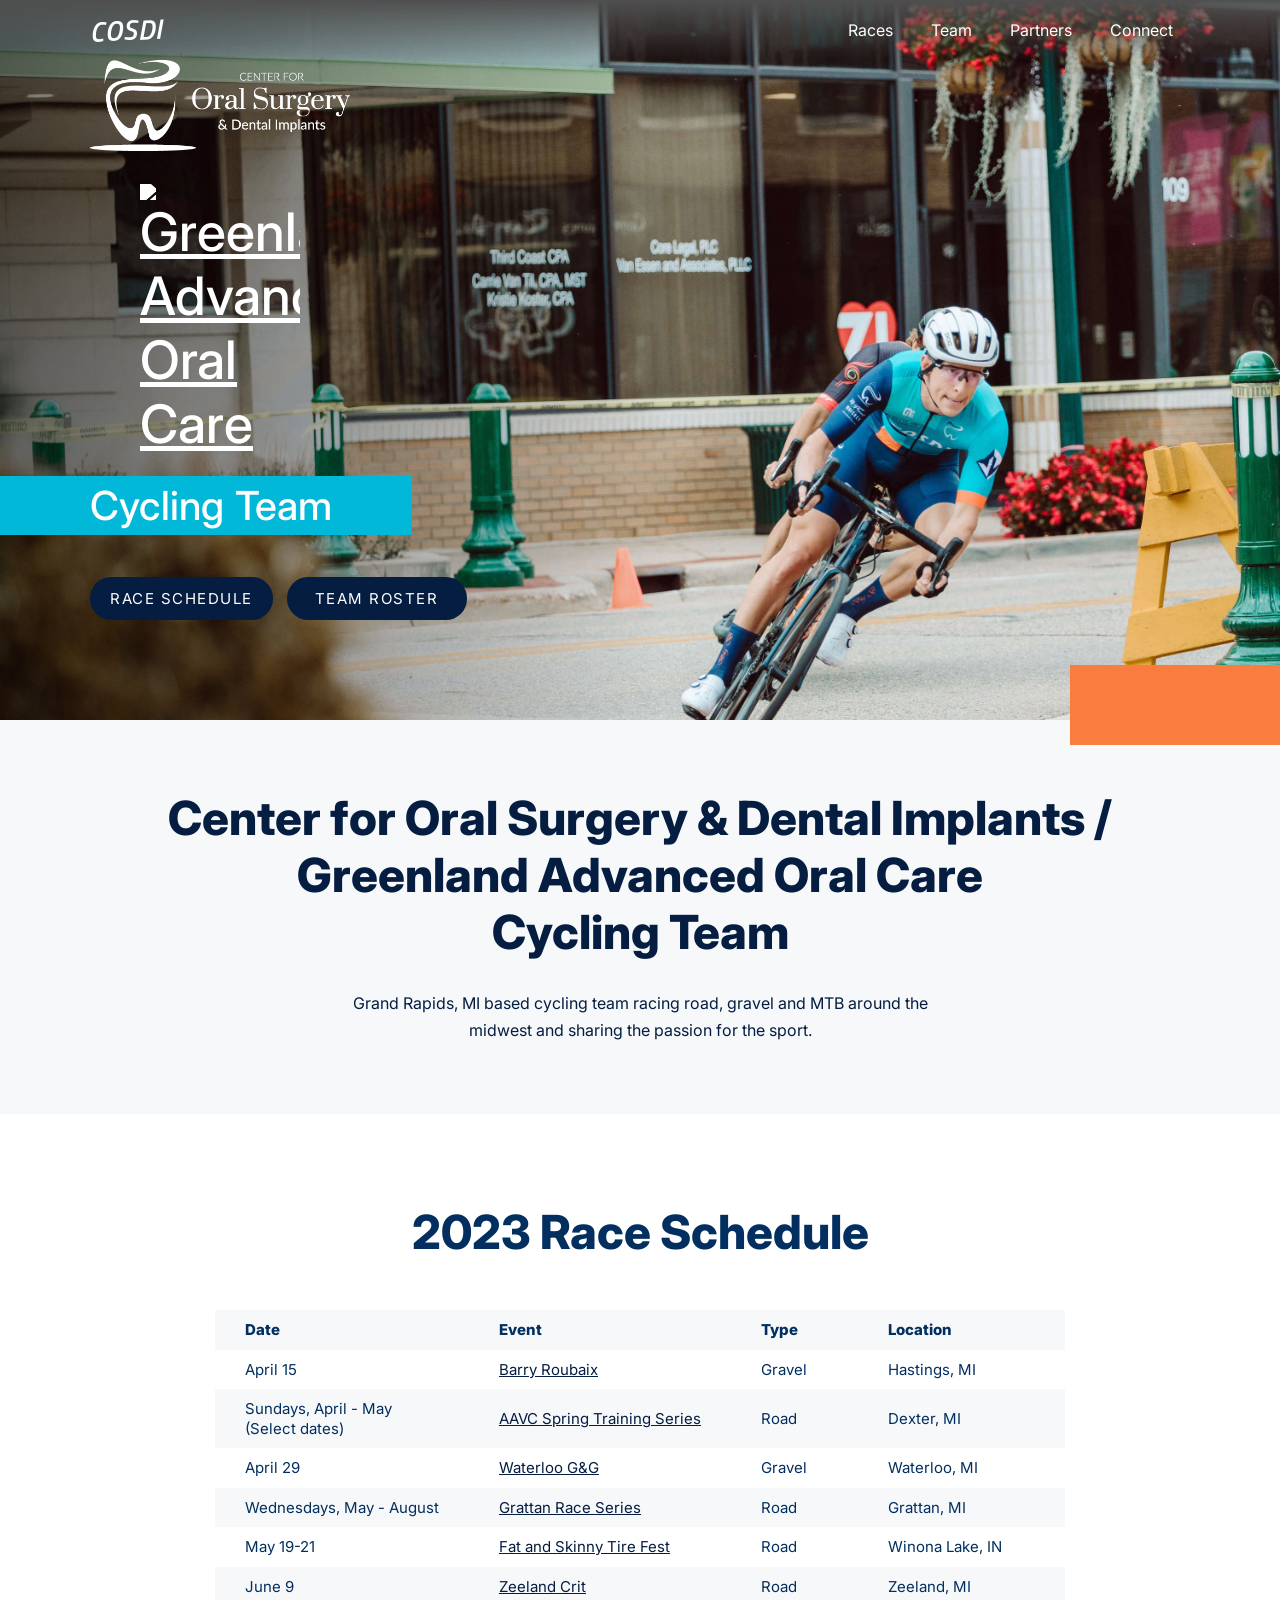
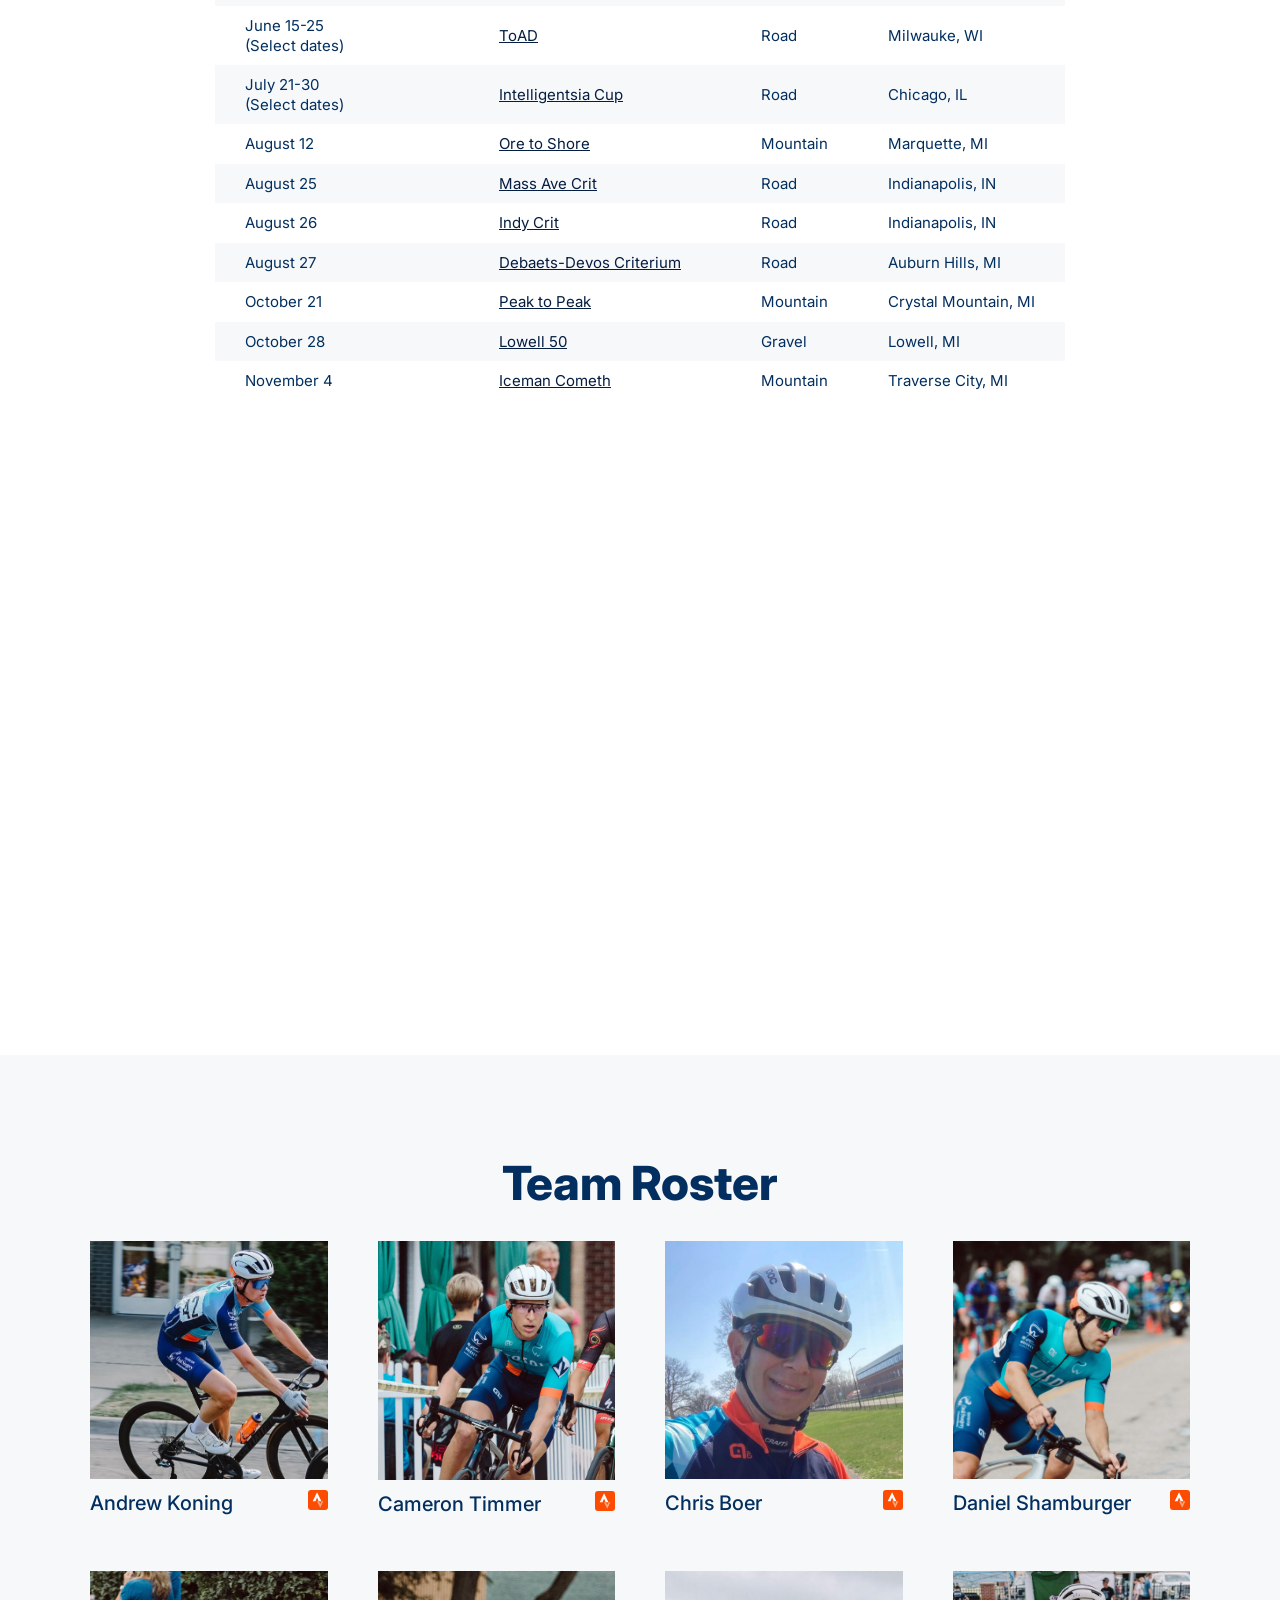
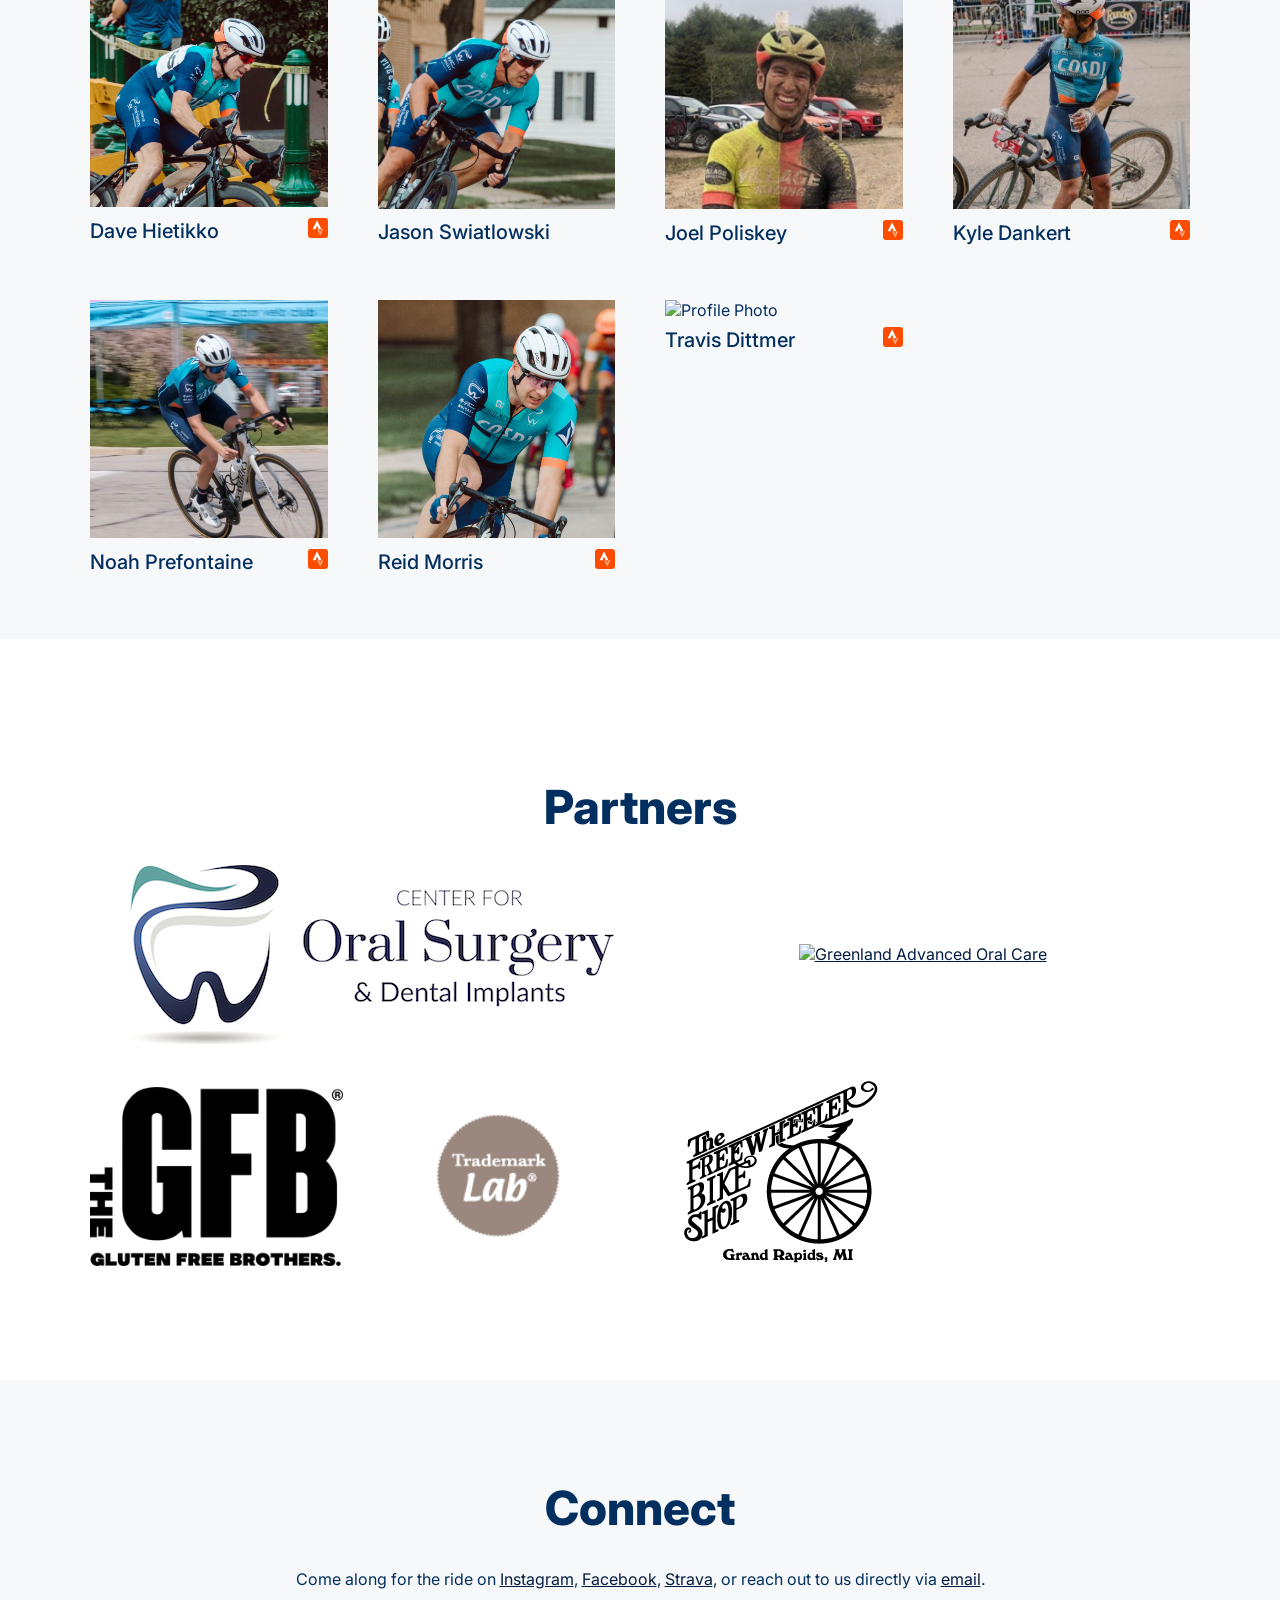
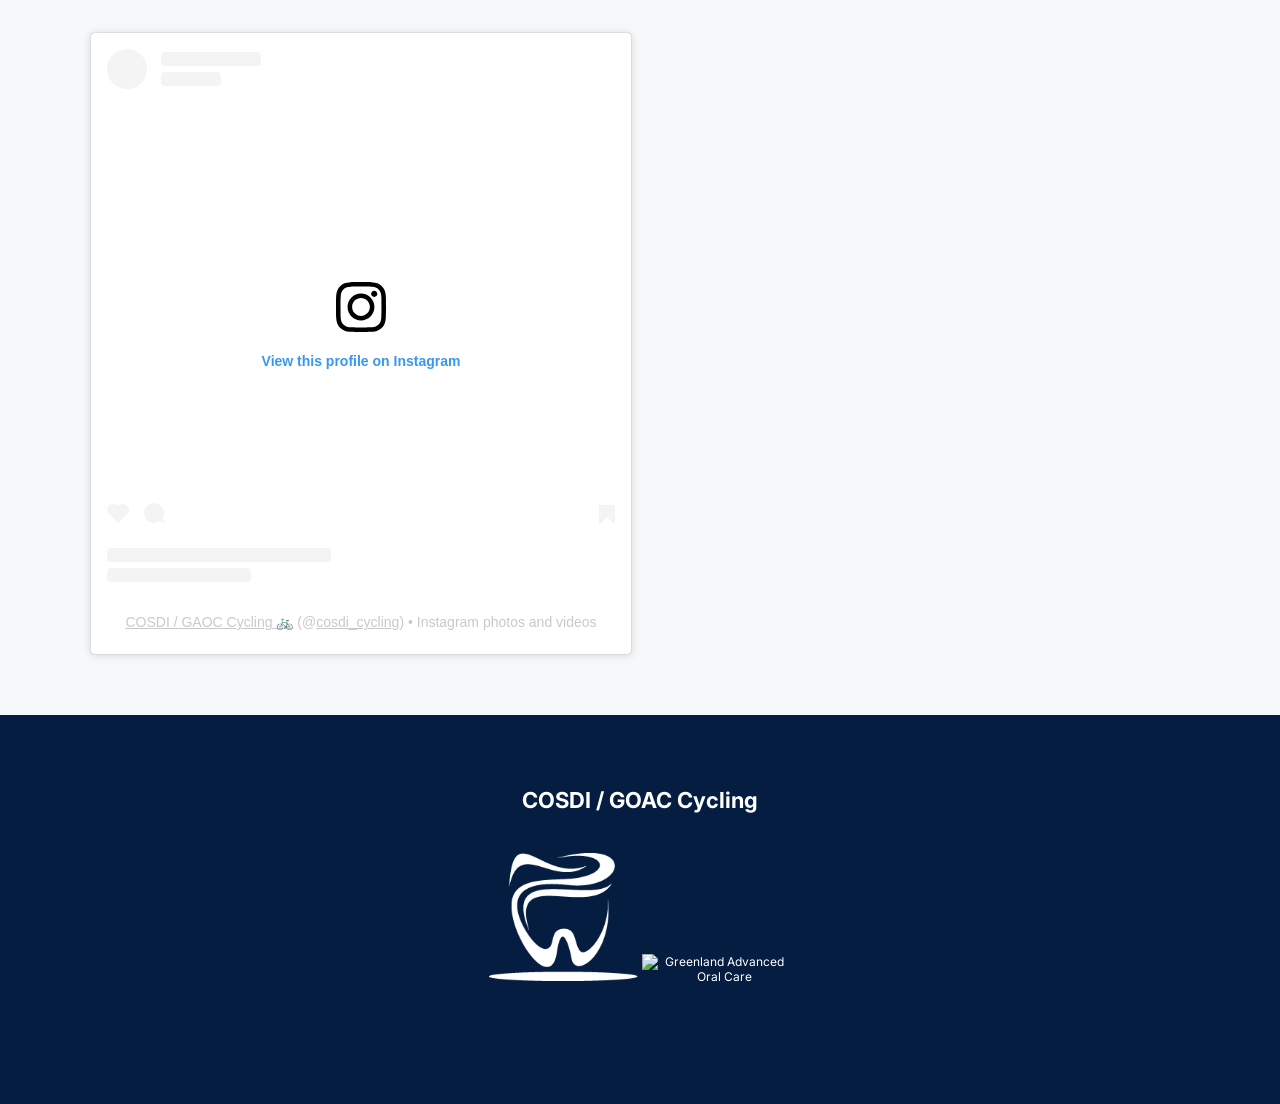
==== index.html @ 8d4b4874 "partner/name/team updates" ====
<!DOCTYPE html>
<!-- Website by Daniel Shamburger http://danielshamburger.com -->
<html>

<head>
	<title>COSDI / Greenland Cycling Advanced Oral Care - Grand Rapids, MI Cycling Team</title>
	<meta charset=utf-8>
	<meta name="viewport" content="width=device-width, initial-scale=1.0">
	<link rel="stylesheet" type="text/css" href="main.css?ver=1.0.7">

	<link rel="apple-touch-icon" sizes="180x180" href="/apple-touch-icon.png">
	<link rel="icon" type="image/png" sizes="32x32" href="/favicon-32x32.png">
	<link rel="icon" type="image/png" sizes="16x16" href="/favicon-16x16.png">
	<link rel="manifest" href="/site.webmanifest">
	<link rel="mask-icon" href="/safari-pinned-tab.svg" color="#5bbad5">
	<meta name="msapplication-TileColor" content="#da532c">
	<meta name="theme-color" content="#ffffff">

	<link rel="preconnect" href="https://fonts.googleapis.com">
	<link rel="preconnect" href="https://fonts.gstatic.com" crossorigin>
	<link
		href="https://fonts.googleapis.com/css2?family=Instrument+Serif&family=Inter:wght@300;500;900&family=PT+Sans:ital@1&family=Titillium+Web:ital,wght@1,600&display=swap"
		rel="stylesheet">
</head>

<body>
	<main class="page-content">
		<header id="header">
			<div class="wrapper">
				<div class="mobile-wrap">
					<div class="site-heading">
						<a href="#">
							<div class="name">COSDI</div>
							<!-- <div class="description">cycling team</div> -->
						</a>
					</div>
					<button id="menu-toggle">MENU</button>
				</div>
				<nav id="primary-nav">
					<ul>
						<li><a href="#races">Races</a></li>
						<li><a href="#team">Team</a></li>
						<li><a href="#partners">Partners</a></li>
						<li><a href="#connect">Connect</a></li>
					</ul>
				</nav>
			</div>
		</header>

		<section class="photo-hero" id="hero">
			<div class="wrapper">
				<div class="hero-content">
					<h1>
						<span class="title-logos">
							<a target="_blank" href="https://www.grandrapidsoralsurgery.com/">
								<img src="images/cosdi.webp" alt="Center for Oral Surgery & Dental Implants" class="cosdi" />
							</a>
							<!-- <span class="x">-</span> -->
							<a target="_blank" href="https://greenlandaoc.com/">
								<img src="images/GAOC-white.png" alt="Greenland Advanced Oral Care" class="gaoc" />
							</a>
						</span>
						<div class="cycling-team">
							<span>Cycling Team</span>
						</div>
					</h1>
					<div class="button-wrap">
						<a class="button" href="#races">Race Schedule</a>
						<a class="button" href="#team">Team Roster</a>
					</div>
				</div>
			</div>
		</section>

		<section class="intro">
			<div class="wrapper">
				<h2>Center for Oral Surgery & Dental Implants / Greenland Advanced Oral Care <br />Cycling Team</h2>
				<p>Grand Rapids, MI based cycling team racing road, gravel and MTB around the midwest and sharing the
					passion for the sport.</p>
			</div>
		</section>

		<section id="races">
			<div class="wrapper">
				<h2>2023 Race Schedule</h2>
				<table>
					<tr>
						<th>Date</th>
						<th>Event</th>
						<th>Type</th>
						<th>Location</th>
					</tr>
					<tr>
						<td>April 15</td>
						<td><a target="_blank" href="https://barry-roubaix.com/">Barry Roubaix</a></td>
						<td>Gravel</td>
						<td>Hastings, MI</td>
					</tr>
					<tr>
						<td>Sundays, April - May<br />(Select dates)</td>
						<td><a target="_blank" href="https://www.annarborveloclub.org/sts-home">AAVC Spring Training
								Series</a></td>
						<td>Road</td>
						<td>Dexter, MI</td>
					</tr>
					<tr>
						<td>April 29</td>
						<td><a target="_blank" href="https://waterloogravel.com/">Waterloo G&G</a></td>
						<td>Gravel</td>
						<td>Waterloo, MI</td>
					</tr>
					<tr>
						<td>Wednesdays, May - August</td>
						<td><a target="_blank" href="https://www.facebook.com/grattanraceseries/">Grattan Race
								Series</a></td>
						<td>Road</td>
						<td>Grattan, MI</td>
					</tr>
					<tr>
						<td>May 19-21</td>
						<td><a target="_blank"
								href="https://kcvcycling.org/events/fat-skinny-tire-fest/?from=domain">Fat and Skinny
								Tire Fest</a></td>
						<td>Road</td>
						<td>Winona Lake, IN</td>
					</tr>
					<tr>
						<td>June 9</td>
						<td><a target="_blank" href="http://www.zeelandcriterium.com/">Zeeland Crit</a></td>
						<td>Road</td>
						<td>Zeeland, MI</td>
					</tr>
					<tr>
						<td>June 15-25<br />(Select dates)</td>
						<td><a target="_blank" href="https://www.tourofamericasdairyland.com/">ToAD</a></td>
						<td>Road</td>
						<td>Milwauke, WI</td>
					</tr>
					<tr>
						<td>July 21-30<br />(Select dates)</td>
						<td><a target="_blank" href="https://intelligentsiacup.com/">Intelligentsia Cup</a></td>
						<td>Road</td>
						<td>Chicago, IL</td>
					</tr>
					<tr>
						<td>August 12</td>
						<td><a target="_blank" href="http://www.oretoshore.com/">Ore to Shore</a></td>
						<td>Mountain</td>
						<td>Marquette, MI</td>
					</tr>
					<tr>
						<td>August 25</td>
						<td><a target="_blank" href="https://www.momentumindy.org/mass-ave-crit/">Mass Ave Crit</a></td>
						<td>Road</td>
						<td>Indianapolis, IN</td>
					</tr>
					<tr>
						<td>August 26</td>
						<td><a target="_blank" href="https://www.momentumindy.org/indy-crit">Indy Crit</a></td>
						<td>Road</td>
						<td>Indianapolis, IN</td>
					</tr>
					<tr>
						<td>August 27</td>
						<td><a target="_blank"
								href="https://cadieuxbicycleclub.com/race/debaets-devos-pro-am-bicycle-race/">Debaets-Devos
								Criterium</a></td>
						<td>Road</td>
						<td>Auburn Hills, MI</td>
					</tr>
					<tr>
						<td>October 21</td>
						<td><a target="_blank" href="https://www.endomanpromotions.com/peak-2-peak">Peak to Peak</a></td>
						<td>Mountain</td>
						<td>Crystal Mountain, MI</td>
					</tr>
					<tr>
						<td>October 28</td>
						<td><a target="_blank" href="https://www.thelowell50.com/index.html">Lowell 50</a></td>
						<td>Gravel</td>
						<td>Lowell, MI</td>
					</tr>
					<tr>
						<td>November 4</td>
						<td><a target="_blank" href="https://www.iceman.com/">Iceman Cometh</a></td>
						<td>Mountain</td>
						<td>Traverse City, MI</td>
					</tr>

				</table>
			</div>
			<iframe width="100%" class="race-map"
				src="https://calvin.maps.arcgis.com/apps/MapJournal/index.html?appid=52bcd24855b64c36a3e9c33c1b985764" ;
				frameborder="0" scrolling="no"></iframe>
		</section>

		<section id="team">
			<div class="wrapper">
				<h2>Team Roster</h2>
				<ul>
					<li class="rider">
						<img src="images/andrew.jpg" alt="Profile Photo" />
						<div class="rider-name">
						<h3>Andrew Koning</h3>
						<a class="strava-link" href="https://www.strava.com/athletes/2488766">
							<svg xmlns="http://www.w3.org/2000/svg"
							aria-label="Strava" role="img"
							viewBox="0 0 512 512"><rect
							width="512" height="512"
							rx="15%"
							fill="#fc4c01"/><path fill="#ffffff" d="M120 288L232 56l112 232h-72l-40-96-40 96z"/><path fill="#fda580" d="M280 288l32 72 32-72h48l-80 168-80-168z"/></svg>
						</a>
						</div>
						<!-- <div class="category">Category? Something clever?</div> -->
					</li>
					<li class="rider">
						<img src="images/cam.jpg" alt="Profile Photo" />
						<div class="rider-name">
						<h3>Cameron Timmer</h3>
						<a class="strava-link" href="https://www.strava.com/athletes/13977">
							<svg xmlns="http://www.w3.org/2000/svg"
							aria-label="Strava" role="img"
							viewBox="0 0 512 512"><rect
							width="512" height="512"
							rx="15%"
							fill="#fc4c01"/><path fill="#ffffff" d="M120 288L232 56l112 232h-72l-40-96-40 96z"/><path fill="#fda580" d="M280 288l32 72 32-72h48l-80 168-80-168z"/></svg>
						</a>
						</div>
						<!-- <div class="category">Category? Something clever?</div> -->
					</li>
					<li class="rider">
						<img src="images/chris.jpg" alt="Profile Photo" />
						<div class="rider-name">
						<h3>Chris Boer</h3>
						<a class="strava-link" href="https://www.strava.com/athletes/1052920">
							<svg xmlns="http://www.w3.org/2000/svg"
							aria-label="Strava" role="img"
							viewBox="0 0 512 512"><rect
							width="512" height="512"
							rx="15%"
							fill="#fc4c01"/><path fill="#ffffff" d="M120 288L232 56l112 232h-72l-40-96-40 96z"/><path fill="#fda580" d="M280 288l32 72 32-72h48l-80 168-80-168z"/></svg>
						</a>
						</div>
						<!-- <div class="category">Category? Something clever?</div> -->
					</li>
					<li class="rider">
						<img src="images/dan.jpg" alt="Profile Photo" />
						<div class="rider-name">
						<h3>Daniel Shamburger</h3>
						<a class="strava-link" href="https://www.strava.com/athletes/2136969">
							<svg xmlns="http://www.w3.org/2000/svg"
							aria-label="Strava" role="img"
							viewBox="0 0 512 512"><rect
							width="512" height="512"
							rx="15%"
							fill="#fc4c01"/><path fill="#ffffff" d="M120 288L232 56l112 232h-72l-40-96-40 96z"/><path fill="#fda580" d="M280 288l32 72 32-72h48l-80 168-80-168z"/></svg>
						</a>
						</div>
						<!-- <div class="category">Category? Something clever?</div> -->
					</li>
					<li class="rider">
						<img src="images/dave.jpg" alt="Profile Photo" />
						<div class="rider-name">
						<h3>Dave Hietikko</h3>
						<a class="strava-link" href="https://www.strava.com/athletes/44441321">
							<svg xmlns="http://www.w3.org/2000/svg"
							aria-label="Strava" role="img"
							viewBox="0 0 512 512"><rect
							width="512" height="512"
							rx="15%"
							fill="#fc4c01"/><path fill="#ffffff" d="M120 288L232 56l112 232h-72l-40-96-40 96z"/><path fill="#fda580" d="M280 288l32 72 32-72h48l-80 168-80-168z"/></svg>
						</a>
						</div>
						<!-- <div class="category">Category? Something clever?</div> -->
					</li>
					<li class="rider">
						<img src="images/jason.jpg" alt="Profile Photo" />
						<div class="rider-name">
						<h3>Jason Swiatlowski</h3>
						<!-- <a class="strava-link" href="">
							<svg xmlns="http://www.w3.org/2000/svg"
							aria-label="Strava" role="img"
							viewBox="0 0 512 512"><rect
							width="512" height="512"
							rx="15%"
							fill="#fc4c01"/><path fill="#ffffff" d="M120 288L232 56l112 232h-72l-40-96-40 96z"/><path fill="#fda580" d="M280 288l32 72 32-72h48l-80 168-80-168z"/></svg>
						</a> -->
						</div>
						<!-- <div class="category">Category? Something clever?</div> -->
					</li>
					<li class="rider">
						<img src="images/joel.jpg" alt="Profile Photo" />
						<div class="rider-name">
						<h3>Joel Poliskey</h3>
						<a class="strava-link" href="https://www.strava.com/athletes/12473609">
							<svg xmlns="http://www.w3.org/2000/svg"
							aria-label="Strava" role="img"
							viewBox="0 0 512 512"><rect
							width="512" height="512"
							rx="15%"
							fill="#fc4c01"/><path fill="#ffffff" d="M120 288L232 56l112 232h-72l-40-96-40 96z"/><path fill="#fda580" d="M280 288l32 72 32-72h48l-80 168-80-168z"/></svg>
						</a>
						</div>
						<!-- <div class="category">Category? Something clever?</div> -->
					</li>
					<li class="rider">
						<img src="images/kyle.jpg" alt="Profile Photo" />
						<div class="rider-name">
						<h3>Kyle Dankert</h3>
						<a class="strava-link" href="https://www.strava.com/athletes/28906466">
							<svg xmlns="http://www.w3.org/2000/svg"
							aria-label="Strava" role="img"
							viewBox="0 0 512 512"><rect
							width="512" height="512"
							rx="15%"
							fill="#fc4c01"/><path fill="#ffffff" d="M120 288L232 56l112 232h-72l-40-96-40 96z"/><path fill="#fda580" d="M280 288l32 72 32-72h48l-80 168-80-168z"/></svg>
						</a>
						</div>
						<!-- <div class="category">Category? Something clever?</div> -->
					</li>
					<li class="rider">
						<img src="images/noah1.jpg" alt="Profile Photo" />
						<div class="rider-name">
						<h3>Noah Prefontaine</h3>
						<a class="strava-link" href="https://www.strava.com/athletes/8742884">
							<svg xmlns="http://www.w3.org/2000/svg"
							aria-label="Strava" role="img"
							viewBox="0 0 512 512"><rect
							width="512" height="512"
							rx="15%"
							fill="#fc4c01"/><path fill="#ffffff" d="M120 288L232 56l112 232h-72l-40-96-40 96z"/><path fill="#fda580" d="M280 288l32 72 32-72h48l-80 168-80-168z"/></svg>
						</a>
						</div>
						<!-- <div class="category">Category? Something clever?</div> -->
					</li>
					<li class="rider">
						<img src="images/reid.jpg" alt="Profile Photo" />
						<div class="rider-name">
						<h3>Reid Morris</h3>
						<a class="strava-link" href="https://www.strava.com/athletes/1094536">
							<svg xmlns="http://www.w3.org/2000/svg"
							aria-label="Strava" role="img"
							viewBox="0 0 512 512"><rect
							width="512" height="512"
							rx="15%"
							fill="#fc4c01"/><path fill="#ffffff" d="M120 288L232 56l112 232h-72l-40-96-40 96z"/><path fill="#fda580" d="M280 288l32 72 32-72h48l-80 168-80-168z"/></svg>
						</a>
						</div>
						<!-- <div class="category">Category? Something clever?</div> -->
					</li>
					<li class="rider">
						<img src="images/travis.jpg" alt="Profile Photo" />
						<div class="rider-name">
						<h3>Travis Dittmer</h3>
						<a class="strava-link" href="https://www.strava.com/athletes/4833960">
							<svg xmlns="http://www.w3.org/2000/svg"
							aria-label="Strava" role="img"
							viewBox="0 0 512 512"><rect
							width="512" height="512"
							rx="15%"
							fill="#fc4c01"/><path fill="#ffffff" d="M120 288L232 56l112 232h-72l-40-96-40 96z"/><path fill="#fda580" d="M280 288l32 72 32-72h48l-80 168-80-168z"/></svg>
						</a>
						</div>
						<!-- <div class="category">Category? Something clever?</div> -->
					</li>
				</ul>
			</div>
		</section>

		<section id="partners">
			<div class="wrapper">
				<h2>Partners</h2>
				<ul>
					<li class="partner title">
						<a target="_blank" href="http://grandrapidsoralsurgery.com/"><img src="images/cosdi.png"
								alt="Grand Rapids Center for Oral Surgery and Dental Implants" /></a>
					</li>
					<li class="partner title">
						<a target="_blank" href="https://greenlandaoc.com/"><img src="images/GAOC.webp" alt="Greenland Advanced Oral Care" /></a>
					</li>
					<li class="partner">
						<a target="_blank" href="https://theglutenfreebar.com/"><img src="images/gfb.png"
								alt="The Gluten Free Bar" /></a>
					</li>
					<li class="partner">
						<a target="_blank" href="http://www.tmlablegal.com/"><img src="images/tl.png" width="125"
								alt="Trademark Lab" /></a>
					</li>
					<li class="partner">
						<a target="_blank" href="https://www.freewheelerbikeshop.com/"><img src="images/freewheeler.gif"
								alt="Freewheeler Bike Shop" /></a>
					</li>
				</ul>
			</div>
		</section>
		<section id="connect">
			<div class="wrapper">
				<h2>Connect</h2>
				<p>Come along for the ride on <a href="https://www.instagram.com/cosdi_cycling/">Instagram</a>, <a href="https://www.facebook.com/COSDIRacing/">Facebook</a>, <a href="">Strava</a>, or reach out to us directly via <a
						href="mailto:info@cosdiracing.com">email</a>.</p>
				<div class="instagram-embed">
					<blockquote class="instagram-media" data-instgrm-permalink="https://www.instagram.com/cosdi_cycling/?utm_source=ig_embed&amp;utm_campaign=loading" data-instgrm-version="14" style=" background:#FFF; border:0; border-radius:3px; box-shadow:0 0 1px 0 rgba(0,0,0,0.5),0 1px 10px 0 rgba(0,0,0,0.15); margin: 1px; max-width:540px; min-width:326px; padding:0; width:99.375%; width:-webkit-calc(100% - 2px); width:calc(100% - 2px);"><div style="padding:16px;"> <a href="https://www.instagram.com/cosdi_velolaw_cycling/?utm_source=ig_embed&amp;utm_campaign=loading" style=" background:#FFFFFF; line-height:0; padding:0 0; text-align:center; text-decoration:none; width:100%;" target="_blank"> <div style=" display: flex; flex-direction: row; align-items: center;"> <div style="background-color: #F4F4F4; border-radius: 50%; flex-grow: 0; height: 40px; margin-right: 14px; width: 40px;"></div> <div style="display: flex; flex-direction: column; flex-grow: 1; justify-content: center;"> <div style=" background-color: #F4F4F4; border-radius: 4px; flex-grow: 0; height: 14px; margin-bottom: 6px; width: 100px;"></div> <div style=" background-color: #F4F4F4; border-radius: 4px; flex-grow: 0; height: 14px; width: 60px;"></div></div></div><div style="padding: 19% 0;"></div> <div style="display:block; height:50px; margin:0 auto 12px; width:50px;"><svg width="50px" height="50px" viewBox="0 0 60 60" version="1.1" xmlns="https://www.w3.org/2000/svg" xmlns:xlink="https://www.w3.org/1999/xlink"><g stroke="none" stroke-width="1" fill="none" fill-rule="evenodd"><g transform="translate(-511.000000, -20.000000)" fill="#000000"><g><path d="M556.869,30.41 C554.814,30.41 553.148,32.076 553.148,34.131 C553.148,36.186 554.814,37.852 556.869,37.852 C558.924,37.852 560.59,36.186 560.59,34.131 C560.59,32.076 558.924,30.41 556.869,30.41 M541,60.657 C535.114,60.657 530.342,55.887 530.342,50 C530.342,44.114 535.114,39.342 541,39.342 C546.887,39.342 551.658,44.114 551.658,50 C551.658,55.887 546.887,60.657 541,60.657 M541,33.886 C532.1,33.886 524.886,41.1 524.886,50 C524.886,58.899 532.1,66.113 541,66.113 C549.9,66.113 557.115,58.899 557.115,50 C557.115,41.1 549.9,33.886 541,33.886 M565.378,62.101 C565.244,65.022 564.756,66.606 564.346,67.663 C563.803,69.06 563.154,70.057 562.106,71.106 C561.058,72.155 560.06,72.803 558.662,73.347 C557.607,73.757 556.021,74.244 553.102,74.378 C549.944,74.521 548.997,74.552 541,74.552 C533.003,74.552 532.056,74.521 528.898,74.378 C525.979,74.244 524.393,73.757 523.338,73.347 C521.94,72.803 520.942,72.155 519.894,71.106 C518.846,70.057 518.197,69.06 517.654,67.663 C517.244,66.606 516.755,65.022 516.623,62.101 C516.479,58.943 516.448,57.996 516.448,50 C516.448,42.003 516.479,41.056 516.623,37.899 C516.755,34.978 517.244,33.391 517.654,32.338 C518.197,30.938 518.846,29.942 519.894,28.894 C520.942,27.846 521.94,27.196 523.338,26.654 C524.393,26.244 525.979,25.756 528.898,25.623 C532.057,25.479 533.004,25.448 541,25.448 C548.997,25.448 549.943,25.479 553.102,25.623 C556.021,25.756 557.607,26.244 558.662,26.654 C560.06,27.196 561.058,27.846 562.106,28.894 C563.154,29.942 563.803,30.938 564.346,32.338 C564.756,33.391 565.244,34.978 565.378,37.899 C565.522,41.056 565.552,42.003 565.552,50 C565.552,57.996 565.522,58.943 565.378,62.101 M570.82,37.631 C570.674,34.438 570.167,32.258 569.425,30.349 C568.659,28.377 567.633,26.702 565.965,25.035 C564.297,23.368 562.623,22.342 560.652,21.575 C558.743,20.834 556.562,20.326 553.369,20.18 C550.169,20.033 549.148,20 541,20 C532.853,20 531.831,20.033 528.631,20.18 C525.438,20.326 523.257,20.834 521.349,21.575 C519.376,22.342 517.703,23.368 516.035,25.035 C514.368,26.702 513.342,28.377 512.574,30.349 C511.834,32.258 511.326,34.438 511.181,37.631 C511.035,40.831 511,41.851 511,50 C511,58.147 511.035,59.17 511.181,62.369 C511.326,65.562 511.834,67.743 512.574,69.651 C513.342,71.625 514.368,73.296 516.035,74.965 C517.703,76.634 519.376,77.658 521.349,78.425 C523.257,79.167 525.438,79.673 528.631,79.82 C531.831,79.965 532.853,80.001 541,80.001 C549.148,80.001 550.169,79.965 553.369,79.82 C556.562,79.673 558.743,79.167 560.652,78.425 C562.623,77.658 564.297,76.634 565.965,74.965 C567.633,73.296 568.659,71.625 569.425,69.651 C570.167,67.743 570.674,65.562 570.82,62.369 C570.966,59.17 571,58.147 571,50 C571,41.851 570.966,40.831 570.82,37.631"></path></g></g></g></svg></div><div style="padding-top: 8px;"> <div style=" color:#3897f0; font-family:Arial,sans-serif; font-size:14px; font-style:normal; font-weight:550; line-height:18px;">View this profile on Instagram</div></div><div style="padding: 12.5% 0;"></div> <div style="display: flex; flex-direction: row; margin-bottom: 14px; align-items: center;"><div> <div style="background-color: #F4F4F4; border-radius: 50%; height: 12.5px; width: 12.5px; transform: translateX(0px) translateY(7px);"></div> <div style="background-color: #F4F4F4; height: 12.5px; transform: rotate(-45deg) translateX(3px) translateY(1px); width: 12.5px; flex-grow: 0; margin-right: 14px; margin-left: 2px;"></div> <div style="background-color: #F4F4F4; border-radius: 50%; height: 12.5px; width: 12.5px; transform: translateX(9px) translateY(-18px);"></div></div><div style="margin-left: 8px;"> <div style=" background-color: #F4F4F4; border-radius: 50%; flex-grow: 0; height: 20px; width: 20px;"></div> <div style=" width: 0; height: 0; border-top: 2px solid transparent; border-left: 6px solid #f4f4f4; border-bottom: 2px solid transparent; transform: translateX(16px) translateY(-4px) rotate(30deg)"></div></div><div style="margin-left: auto;"> <div style=" width: 0px; border-top: 8px solid #F4F4F4; border-right: 8px solid transparent; transform: translateY(16px);"></div> <div style=" background-color: #F4F4F4; flex-grow: 0; height: 12px; width: 16px; transform: translateY(-4px);"></div> <div style=" width: 0; height: 0; border-top: 8px solid #F4F4F4; border-left: 8px solid transparent; transform: translateY(-4px) translateX(8px);"></div></div></div> <div style="display: flex; flex-direction: column; flex-grow: 1; justify-content: center; margin-bottom: 24px;"> <div style=" background-color: #F4F4F4; border-radius: 4px; flex-grow: 0; height: 14px; margin-bottom: 6px; width: 224px;"></div> <div style=" background-color: #F4F4F4; border-radius: 4px; flex-grow: 0; height: 14px; width: 144px;"></div></div></a><p style=" color:#c9c8cd; font-family:Arial,sans-serif; font-size:14px; line-height:17px; margin-bottom:0; margin-top:8px; overflow:hidden; padding:8px 0 7px; text-align:center; text-overflow:ellipsis; white-space:nowrap;"><a href="https://www.instagram.com/cosdi_cycling/?utm_source=ig_embed&amp;utm_campaign=loading" style=" color:#c9c8cd; font-family:Arial,sans-serif; font-size:14px; font-style:normal; font-weight:normal; line-height:17px;" target="_blank">COSDI / GAOC Cycling 🚲</a> (@<a href="https://www.instagram.com/cosdi_velolaw_cycling/?utm_source=ig_embed&amp;utm_campaign=loading" style=" color:#c9c8cd; font-family:Arial,sans-serif; font-size:14px; font-style:normal; font-weight:normal; line-height:17px;" target="_blank">cosdi_cycling</a>) • Instagram photos and videos</p></div></blockquote> <script async src="//www.instagram.com/embed.js"></script>
				</div>
			</div>
		</section>
		<footer>
			<div class="wrapper">
				<h3>COSDI / GOAC Cycling</h3>
			</div>
			<div class="wrapper logos">
				<a target="_blank" href="https://www.grandrapidsoralsurgery.com/">
					<img src="images/wave-tooth.png" alt="Center for Oral Surgery & Dental Implants" class="cosdi" />
				</a>
				<a target="_blank" href="https://greenlandaoc.com/">
					<img src="images/GAOC-white.png" alt="Greenland Advanced Oral Care" class="gaoc" />
				</a>
			</div>
			<div class="wrapper">
			</div>
		</footer>
	</main>
	<script src="main.js?ver=1.0.5"></script>
</body>

</html>
---- main.css ----
html {
	font-family: 'Inter', sans-serif;
	padding: 0;
}

body {
	margin: 0;
	background: #041D41;
	color: #022f5f;
}

header {
	/* background: #9DD9D2; */
	background: #041D41;
	text-align: center;
	position: fixed;
	top: 0;
	right: 0;
	left: 0;
	z-index: 100;
	padding: 3px 0;
	background: linear-gradient(180deg, rgb(79 79 79) 0%, rgba(4,29,65,0) 100%);
	transition: background .4s;
}

a {
	color: #041D41;
}

header.scrolled-header {
	background: #022f5f;
}

header .wrapper {
	display: flex;
	justify-content: space-between;
	align-items: center;
}

#menu-toggle {
	display: none;
}

.site-heading {
	color: #fff;
	font-family: 'Titillium Web', sans-serif;
	font-weight: 600;
	font-style: italic;
	padding: 7px 0;
}

.site-heading a {
	display: block;
	transform: rotate(-2.5deg);
	color: #fff;
	text-decoration: none;
}

.site-heading .name {
	font-size: 28px;
    letter-spacing: .7px;
	line-height: 0.9;
}

.site-heading .description {
	font-size: 14px;
}

header nav {
	flex-grow: 3;
	text-align: right;
}

header nav ul {
	margin: 0;
	padding: 0;
}

nav li {
	display: inline-block;
}

nav li a {
	text-decoration: none;
	color: #fff;
	display: block;
	padding: 17px;
	transition: .15s ease color;
}

nav li a:hover {

}

.wrapper {
	width: 90%;
	max-width: 1100px;
	margin: 0 auto;
}

.button {
	text-decoration: none;
	opacity: 1;
	transition: .2s ease background-color;
	border-radius: 21px;
	font-size: 15px;
	text-transform: uppercase;
	/* font-weight: 600; */
	letter-spacing: 1.5px;
	/* background-color: #114B5F; */
	background: #041D41;
	border: 0;
	color: #fff;
	padding: 12px 20px;
	display: inline-block;
	text-align: center;
	min-width: 120px;
}

.button:hover {
	/* background-color: #25677d; */
}

h1 {
	color: #FF6A00;
	font-weight: 800;
	font-size: 53px;
}

h1:nth-child(2) {
	color: #fff;
}

h2 {
	font-weight: 800;
	font-size: 47px;
	text-align: center;
	margin-bottom: 30px;
}

.hero {
	/*background: #77C5BA;*/
	/* background: rgb(116, 190, 174); */
	/* background: radial-gradient(circle, rgba(116, 190, 174, 1) 0%, rgba(39, 163, 160, 1) 100%); */
	background: #0179A5;
}

.hero .wrapper {
	position: relative;
	padding: 150px 0;
}

.photo-hero {
	position: relative;
}

.photo-hero:before {
	content: '';
	position: absolute;
	z-index: 0;
	left: 0;
	bottom: 0;
	top: 0;
	right: 0;
	background: linear-gradient(90deg, rgba(0,0,0,0.52) 0%, rgba(4,26,57,0) 52%, rgba(4,29,65,0) 100%);
}

.photo-hero:after {
	content: '';
	position: absolute;
	z-index: 0;
	bottom: -25px;
    right: 0;
    height: 80px;
    width: 210px;
	background: #F97D3E;
}

.photo-hero .hero-content {
	position: absolute;
	bottom: 100px;
}

.photo-hero p {
	margin: 40px auto;
	font-size: 20px;
	display: block;
}

.photo-hero h1 {
	color: #fff;
	font-weight: 500;
}

.photo-hero h1 .cycling-team {
	letter-spacing: .2px;
	position: relative;
	display: inline-block;
	margin: 25px 0 0 0;
}

.photo-hero h1 .cycling-team span {
	position: relative;
	z-index: 1;
	/* transform: rotate(-3deg); */
	font-size: 40px;
}

.photo-hero h1 .cycling-team:before {
	content: '';
	display: block;
	position: absolute;
	top: -5px;
    right: -80px;
    bottom: -5px;
    left: -500px;
	background: #02B8D9;
	z-index: 0;
}

.photo-hero h1 span {
	display: block;
}

.photo-hero .title-logos {
	max-width: 260px;
	display: flex;
	flex-direction: column;
	justify-content: center;
	align-items: center;

}

.photo-hero .cosdi {
	-webkit-filter: brightness(0%) invert(100%);
    filter: brightness(0%) invert(100%);
	margin-bottom: 20px;
}

.photo-hero .x {
	font-family: 'Instrument';
	font-size: 40px;
}

.photo-hero .gaoc {
	-webkit-filter: brightness(0%) invert(100%);
    filter: brightness(0%) invert(100%);
	/* padding: 0 30px; */
	max-width: 160px;
}

.hero .jersey {
	position: absolute;
	right: 0;
	bottom: -80px;
	display: block;
	max-width: 480px;
}

.hero .button-wrap {
	margin-top: 30px;
}

.photo-hero {
	background-image: url('images/zeeland/hero-bg.jpg');
	background-size: 100%;
	background-repeat: no-repeat;
	background-position: center center;
	width: 100%;
	aspect-ratio: 16 / 9;
}

.photo-hero .wrapper {
	position: relative;
	height: 100%;
}

.intro {
	/* background: #0179A6; */
	padding: 30px 0 70px;
	/* color: #fff; */
	text-align: center;
	background: #F7F8FA;
    color: #041D41;
}

.intro p {
	max-width: 600px;
	margin: 0 auto;
}

.photo-hero .button-wrap {
}

.photo-hero .button {
	min-width: 140px;
}

.photo-hero .button:nth-child(2) {
	margin-left: 10px;
}

table {
	text-align: left;
	font-size: 18px;
	margin: 50px auto;
	line-height: 1.3;
}

th {
	font-weight: 800;
	padding: 10px 30px;
}

td {
	padding: 10px 30px;
}

tr {
	background: #F7F8FA;
}

tr:nth-child(2n) {
	background: #fff;
}

p {
	line-height: 1.7;
	margin: 0 auto;
	max-width: 800px
}

img {
	max-width: 100%;
}

#races {
	background: #fff;
	padding: 50px 0 0 0;
}

#races table {
	font-size: 15px;
	border-collapse: collapse;
}

#schedule p {
	text-align: center;
}

#team {
	background: #F7F8FA;
	padding: 60px 0;
}

#team p {
	text-align: center;
}

#team ul {
	margin: 50px 0 0 0;
	list-style: none;
	display: grid;
	grid-template-columns: 1fr 1fr 1fr 1fr;
	grid-gap: 50px;
	margin-block-start: 0;
    margin-block-end: 0;
    padding-inline-start: 0;
}

#team .strava-link {
	text-align: right;
}

#team .strava-link svg {
	width: 20px;
	height: 20px;
}

#team .rider {
}

#team .rider-name {
	display: block;
	margin: 7px 0 5px;
	display: flex;
	justify-content: space-between;
	align-items: baseline;
}

#team .rider-name h3 {
	font-size: 20px;
	margin: 0;
	font-weight: 500;
}

#team .category {
	font-style: italic;
	color: #777;
	font-size: 15px;
}

#partners {
	background: #fff;
	padding: 100px 0;
	text-align: center;
}

#partners p {
	margin-bottom: 50px;
}

#partners ul {
	display: flex;
	justify-content: space-between;
	flex-wrap: wrap;
	margin-top: 50px;
	list-style: none;
	display: grid;
	grid-template-columns: repeat(4, 1fr);
  	grid-gap: 30px;
	margin-block-start: 0;
	margin-block-end: 0;
	padding-inline-start: 0;
}

#partners ul li:first-child,
#partners ul li:nth-child(2) {
	grid-column: span 2;
}

#partners ul li a {
	display: flex;
	justify-content: center;
	align-items: center;
	width: 100%;
	height: 100%;
}

#partners ul li {
	display: flex;
	justify-content: center;
	align-items: center;
}

#partners ul li img {
	max-width: 100%;
}


#partners ul li.title img {
	padding: 0 20px;
}

#connect {
	padding: 60px 0;
	background: #F7F8FA;
	text-align: center;
}

#connect .instagram-embed {
	margin: 40px auto 0;
}

#connect .instagram-embed iframe {
	margin-left: auto !important;
	margin-right: auto !important;
}

footer {
	text-align: center;
	padding: 10px 0;
	background: #041D41;
	color: #fff;
	font-size: 12px;
	padding: 50px 0;
}

footer .logos {
	margin-bottom: 70px;
}

footer .logos a {
	text-decoration: none;
}

footer h3 {
	font-size: 22px;
	margin-bottom: 40px;
}

footer p {
	color: #fff;
	margin-bottom: 10px;
}

footer a {
	color: #fff;
}

footer img {
	max-width: 150px;
	height: auto;
}

footer img.cosdi {
	-webkit-filter: brightness(0%) invert(100%);
    filter: brightness(0%) invert(100%);
}

.race-map {
	height: 800px;
}

@media only screen and (max-height: 900px) {
	.race-map {
		height: 600px;
	}
}

@media only screen and (max-height: 800px) {
	.race-map {
		height: 550px;
	}
}

@media only screen and (max-height: 700px) {
	.race-map {
		height: 450px;
	}
}

@media only screen and (max-width: 1000px) {
	.photo-hero .title-logos {
		max-width: 220px;
	}

	.photo-hero h1 .cycling-team span {
		font-size: 33px;
	}

	.photo-hero h1 .cycling-team:before {
		top: -4px;
		right: -55px;
		bottom: -4px;
	}

	.photo-hero .hero-content {
		bottom: 45px;
	}

	#team ul {
		grid-gap: 40px;
	}

	#team .rider-name h3 {
		font-size: 18px;
	}
}

@media only screen and (max-width: 820px) {
	.photo-hero {
		aspect-ratio: 16 / 11;
	}

	#team ul {
		grid-template-columns: 1fr 1fr 1fr;
	}
}

@media only screen and (max-width: 700px) {
	.photo-hero {
		background-image: url('images/zeeland/mobile-hero.jpg');
		aspect-ratio: 1 / 1;
	}
}

@media only screen and (max-width: 650px) {
	.photo-hero .button-wrap .button {
		display: block;
	}

	.photo-hero .button:nth-child(2) {
		margin-left: 0;
		margin-top: 10px;
	}
	
	.photo-hero:after {
		height: 60px;
		width: 180px;
	}

	#team ul {
		grid-template-columns: 1fr 1fr;
}

@media only screen and (max-width: 600px) {
	.photo-hero h1 .cycling-team:before {
		right: -30px;
	}

	.photo-hero h1 .cycling-team span {
		font-size: 25px;
		letter-spacing: 3px;
	}

	#partners ul li.title img {
		padding: 0 10px;
	}

	.photo-hero {
		aspect-ratio: 3 / 4;
	}

	.photo-hero .hero-content {
		bottom: 25px;
	}

	.photo-hero:before {
		background: linear-gradient(90deg, rgba(0,0,0,0.6) 0%, rgba(4,26,57,0) 60%, rgba(4,29,65,0) 100%);
	}

	table {
		font-size: 14px;
	}

	.photo-hero .title-logos {
		max-width: 190px;
	}

	.photo-hero h1 .cycling-team span {
		font-size: 30px;
	}

	.photo-hero .cosdi {
		margin-bottom: 15px;
	}

	.photo-hero:after {
		height: 40px;
		width: 150px;
	}

	#menu-toggle {
		display: block;
		color: #fff;
		padding: 20px 0;
		font-weight: 600;
		cursor: pointer;
		border: 0;
		padding: 0;
		background: transparent;
		font-size: 18px;
		font-family: 'Inter', sans-serif;
	}

	nav {
		display: none;
		width: 100%;
		padding: 7px 0;
	}

	nav li {
		display: block;
		width: 100%;
		font-size: 18px;
	}

	nav li a {
		color: #fff;
		width: 100%;
		display: block;
		padding: 10px 0px;
	}

	header .mobile-wrap {
		display: flex;
		justify-content: space-between;
		width: 100%;
	}

	header .wrapper {
		display: block;
	}

	.menu-open {
		background: #022f5f;
	}

	.menu-open nav {
		display: block;
	}

	h1 {
		font-size: 35px;
	}
	
	h2 {
		font-size: 25px;
	}

	#races table {
		font-size: 13px;
	}
	
	th, td {
		padding: 7px 3px;
	}

	#team ul {
		grid-gap: 25px;
	}
}
}
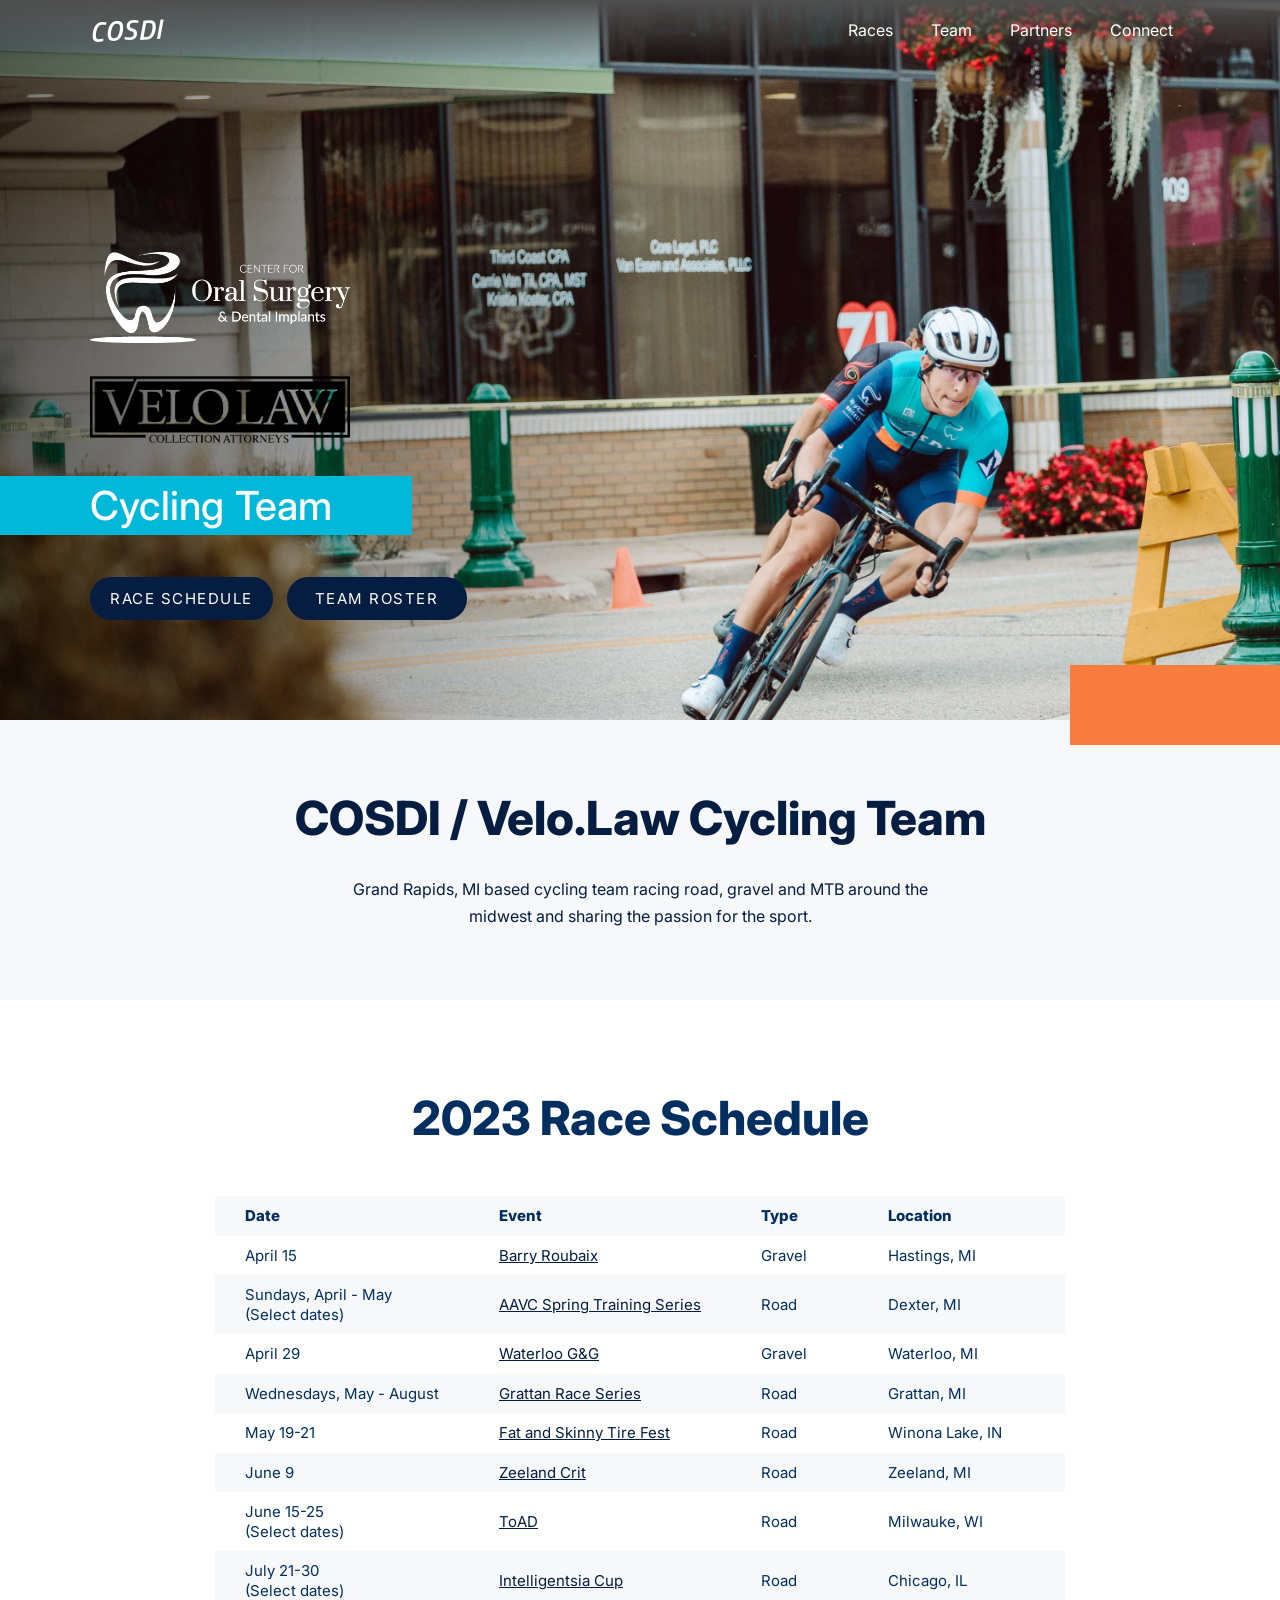
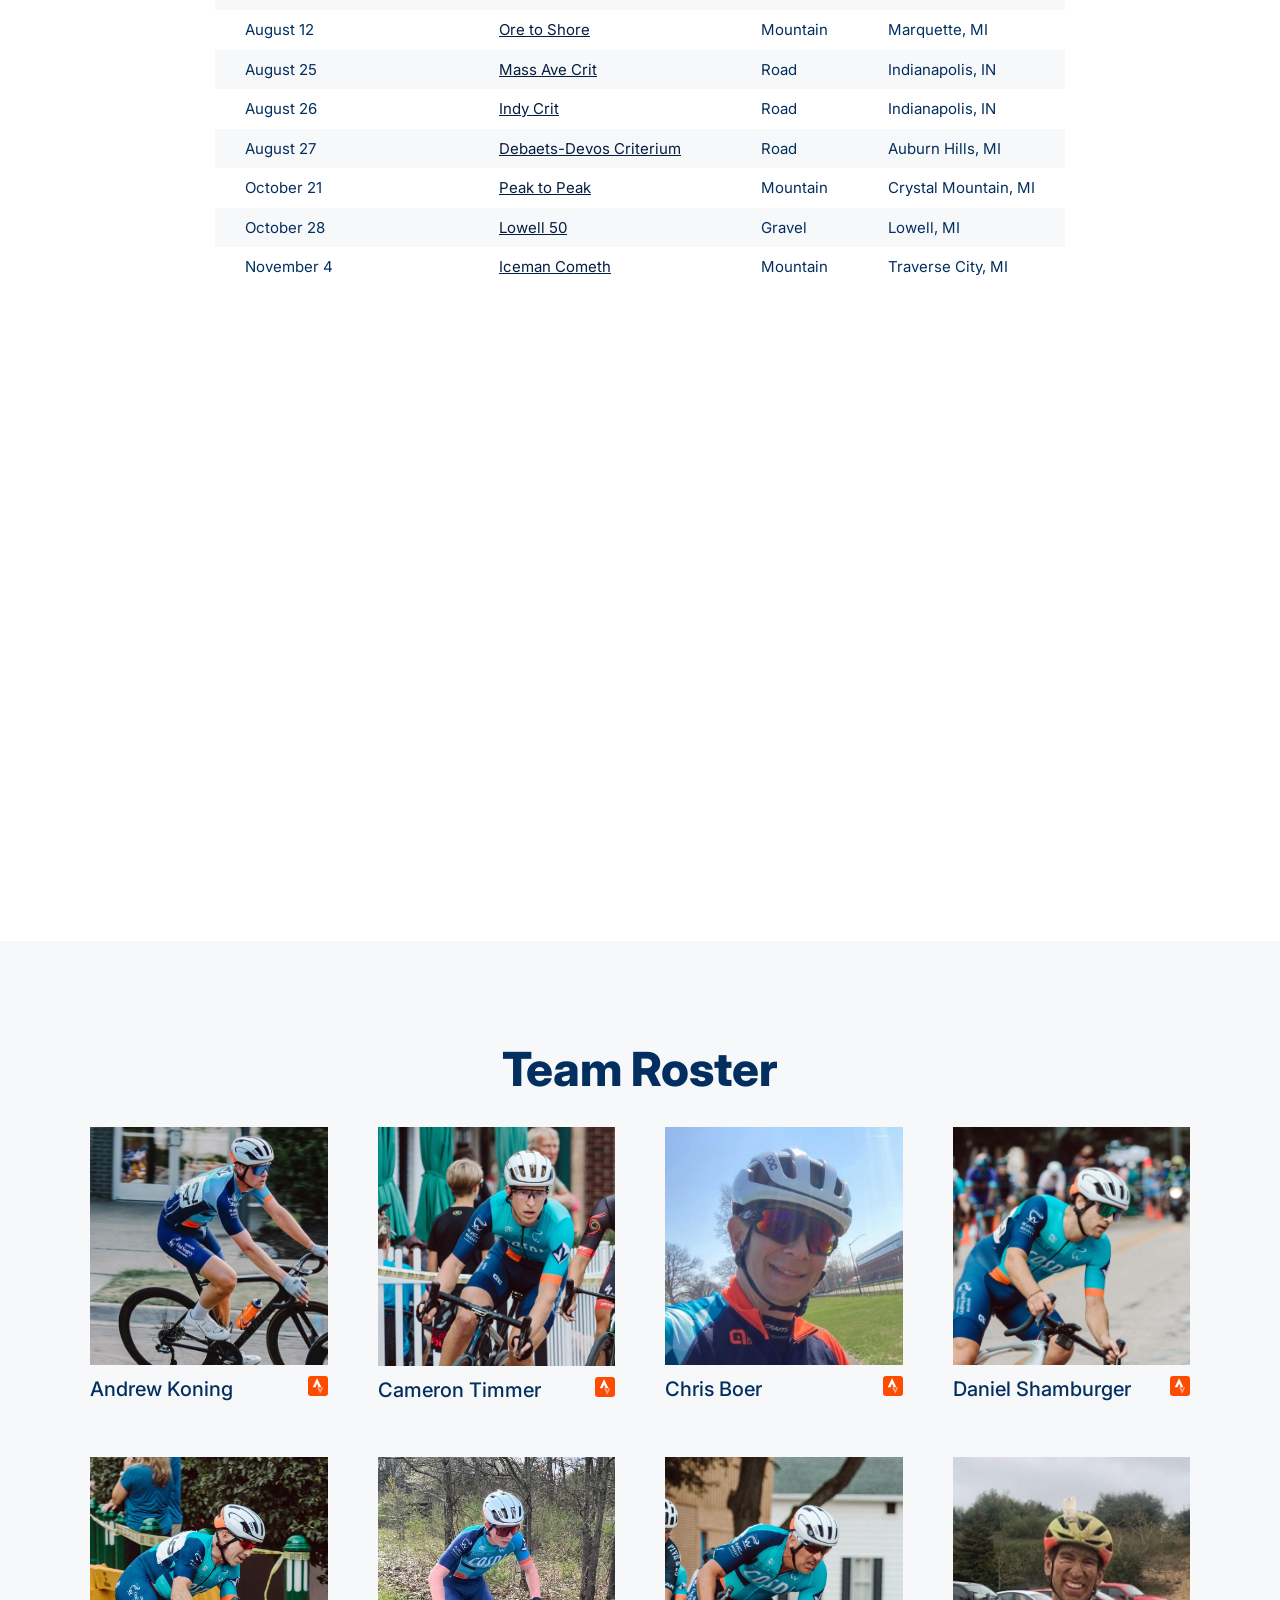
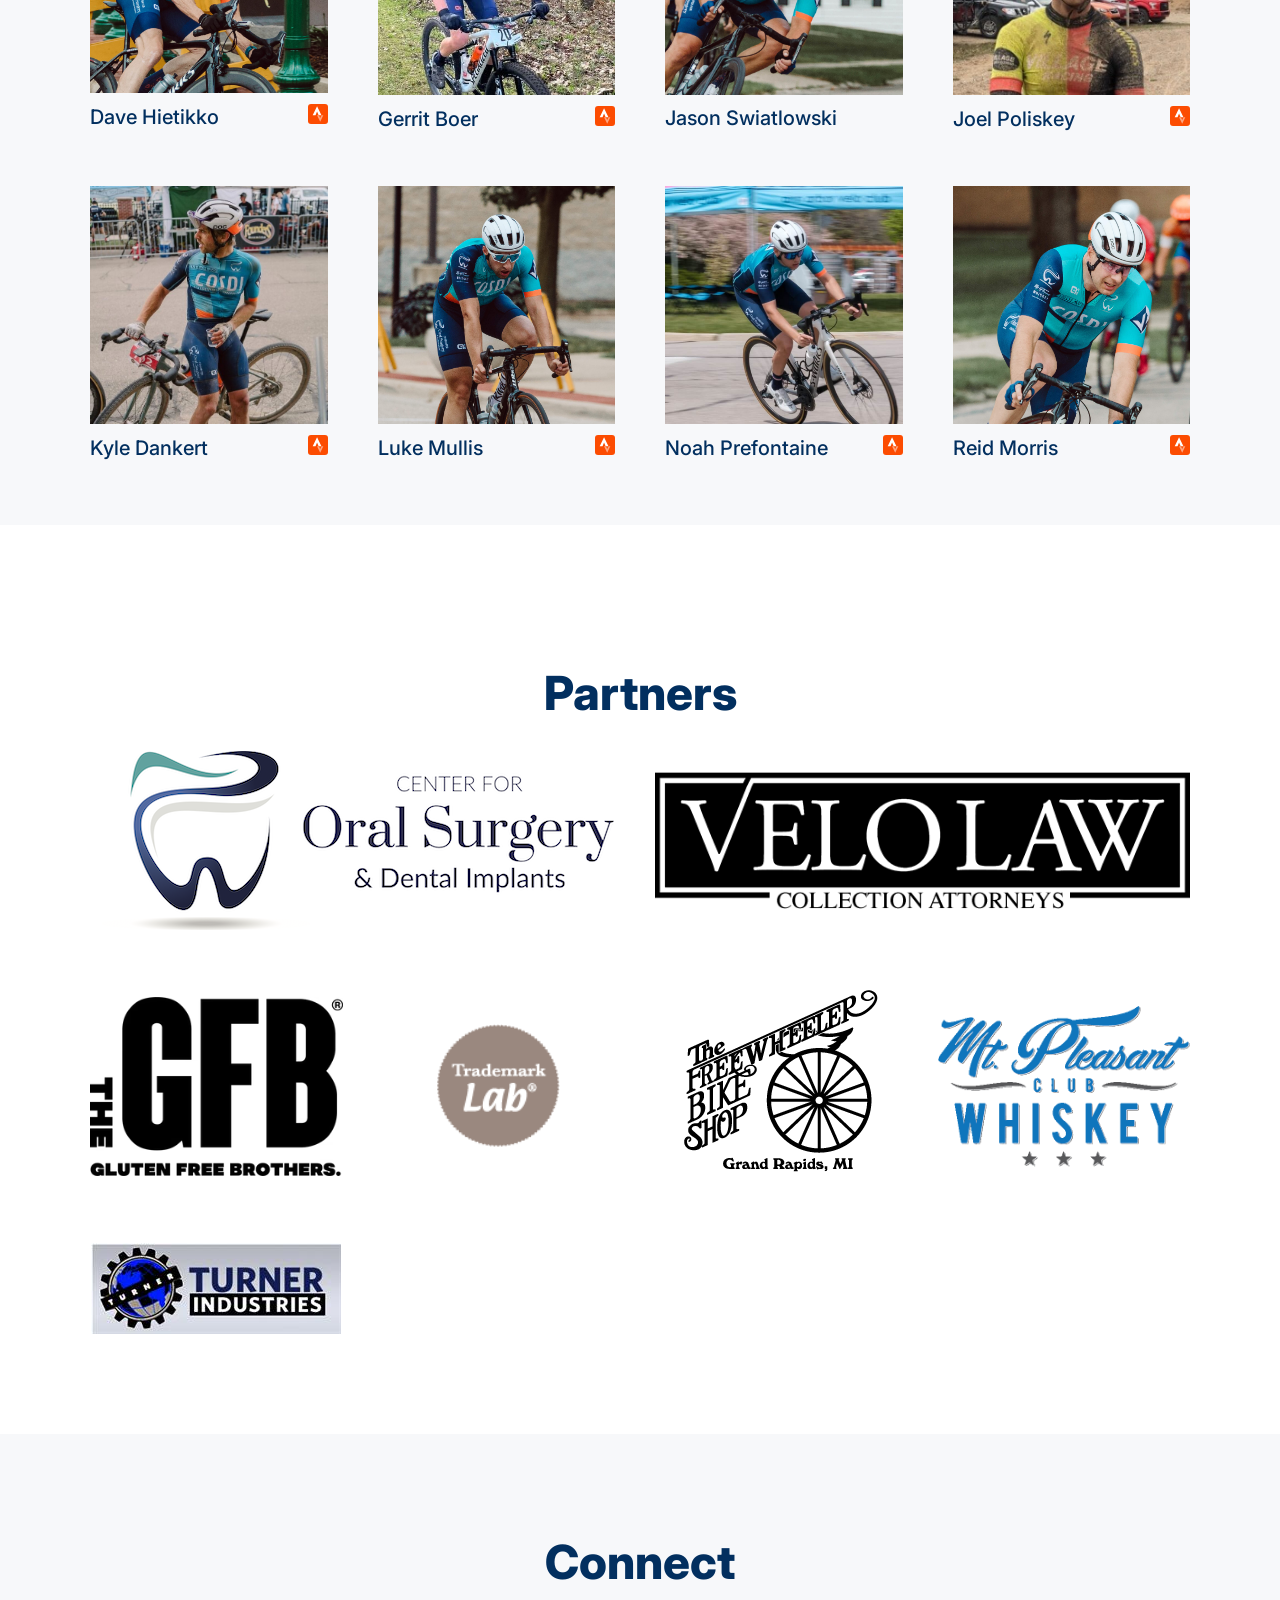
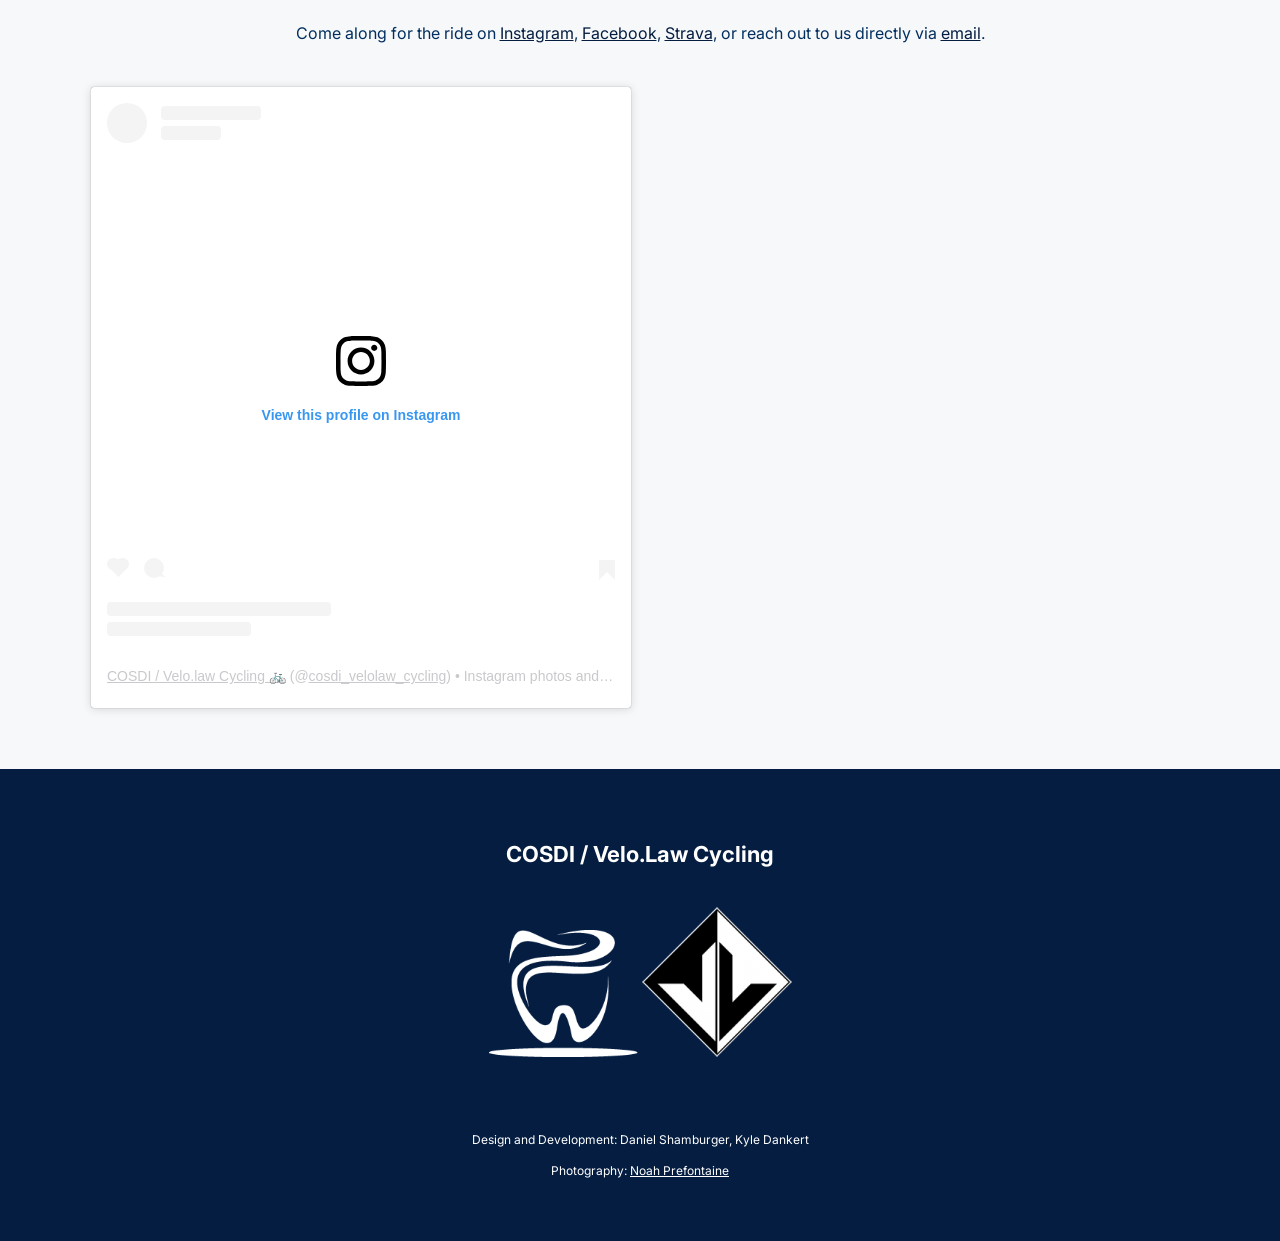
==== commit 050e2115: "bump version" ====
--- a/index.html
+++ b/index.html
@@ -3,10 +3,10 @@
 <html>
 
 <head>
-	<title>COSDI / Greenland Cycling Advanced Oral Care - Grand Rapids, MI Cycling Team</title>
+	<title>COSDI / Velo.Law Cycling - Grand Rapids, MI Cycling Team</title>
 	<meta charset=utf-8>
 	<meta name="viewport" content="width=device-width, initial-scale=1.0">
-	<link rel="stylesheet" type="text/css" href="main.css?ver=1.0.7">
+	<link rel="stylesheet" type="text/css" href="main.css?ver=1.0.8">
 
 	<link rel="apple-touch-icon" sizes="180x180" href="/apple-touch-icon.png">
 	<link rel="icon" type="image/png" sizes="32x32" href="/favicon-32x32.png">
@@ -56,8 +56,8 @@
 								<img src="images/cosdi.webp" alt="Center for Oral Surgery & Dental Implants" class="cosdi" />
 							</a>
 							<!-- <span class="x">-</span> -->
-							<a target="_blank" href="https://greenlandaoc.com/">
-								<img src="images/GAOC-white.png" alt="Greenland Advanced Oral Care" class="gaoc" />
+							<a target="_blank" href="https://velo.law/">
+								<img src="images/velolaw.png" alt="Velo Law" class="velolaw" />
 							</a>
 						</span>
 						<div class="cycling-team">
@@ -74,7 +74,7 @@
 
 		<section class="intro">
 			<div class="wrapper">
-				<h2>Center for Oral Surgery & Dental Implants / Greenland Advanced Oral Care <br />Cycling Team</h2>
+				<h2>COSDI / Velo.Law Cycling Team</h2>
 				<p>Grand Rapids, MI based cycling team racing road, gravel and MTB around the midwest and sharing the
 					passion for the sport.</p>
 			</div>
@@ -274,6 +274,21 @@
 						<!-- <div class="category">Category? Something clever?</div> -->
 					</li>
 					<li class="rider">
+						<img src="images/gerrit.jpg" alt="Profile Photo" />
+						<div class="rider-name">
+						<h3>Gerrit Boer</h3>
+						<a class="strava-link" href="https://www.strava.com/athletes/45382029">
+							<svg xmlns="http://www.w3.org/2000/svg"
+							aria-label="Strava" role="img"
+							viewBox="0 0 512 512"><rect
+							width="512" height="512"
+							rx="15%"
+							fill="#fc4c01"/><path fill="#ffffff" d="M120 288L232 56l112 232h-72l-40-96-40 96z"/><path fill="#fda580" d="M280 288l32 72 32-72h48l-80 168-80-168z"/></svg>
+						</a>
+						</div>
+						<!-- <div class="category">Category? Something clever?</div> -->
+					</li>
+					<li class="rider">
 						<img src="images/jason.jpg" alt="Profile Photo" />
 						<div class="rider-name">
 						<h3>Jason Swiatlowski</h3>
@@ -319,6 +334,21 @@
 						<!-- <div class="category">Category? Something clever?</div> -->
 					</li>
 					<li class="rider">
+						<img src="images/luke.jpg" alt="Profile Photo" />
+						<div class="rider-name">
+						<h3>Luke Mullis</h3>
+						<a class="strava-link" href="https://www.strava.com/athletes/2903589">
+							<svg xmlns="http://www.w3.org/2000/svg"
+							aria-label="Strava" role="img"
+							viewBox="0 0 512 512"><rect
+							width="512" height="512"
+							rx="15%"
+							fill="#fc4c01"/><path fill="#ffffff" d="M120 288L232 56l112 232h-72l-40-96-40 96z"/><path fill="#fda580" d="M280 288l32 72 32-72h48l-80 168-80-168z"/></svg>
+						</a>
+						</div>
+						<!-- <div class="category">Category? Something clever?</div> -->
+					</li>
+					<li class="rider">
 						<img src="images/noah1.jpg" alt="Profile Photo" />
 						<div class="rider-name">
 						<h3>Noah Prefontaine</h3>
@@ -338,21 +368,6 @@
 						<div class="rider-name">
 						<h3>Reid Morris</h3>
 						<a class="strava-link" href="https://www.strava.com/athletes/1094536">
-							<svg xmlns="http://www.w3.org/2000/svg"
-							aria-label="Strava" role="img"
-							viewBox="0 0 512 512"><rect
-							width="512" height="512"
-							rx="15%"
-							fill="#fc4c01"/><path fill="#ffffff" d="M120 288L232 56l112 232h-72l-40-96-40 96z"/><path fill="#fda580" d="M280 288l32 72 32-72h48l-80 168-80-168z"/></svg>
-						</a>
-						</div>
-						<!-- <div class="category">Category? Something clever?</div> -->
-					</li>
-					<li class="rider">
-						<img src="images/travis.jpg" alt="Profile Photo" />
-						<div class="rider-name">
-						<h3>Travis Dittmer</h3>
-						<a class="strava-link" href="https://www.strava.com/athletes/4833960">
 							<svg xmlns="http://www.w3.org/2000/svg"
 							aria-label="Strava" role="img"
 							viewBox="0 0 512 512"><rect
@@ -376,7 +391,7 @@
 								alt="Grand Rapids Center for Oral Surgery and Dental Implants" /></a>
 					</li>
 					<li class="partner title">
-						<a target="_blank" href="https://greenlandaoc.com/"><img src="images/GAOC.webp" alt="Greenland Advanced Oral Care" /></a>
+						<a target="_blank" href="http://velo.law/"><img src="images/velolaw.png" alt="Velo Law" /></a>
 					</li>
 					<li class="partner">
 						<a target="_blank" href="https://theglutenfreebar.com/"><img src="images/gfb.png"
@@ -390,32 +405,42 @@
 						<a target="_blank" href="https://www.freewheelerbikeshop.com/"><img src="images/freewheeler.gif"
 								alt="Freewheeler Bike Shop" /></a>
 					</li>
+					<li class="partner">
+						<a target="_blank" href="https://www.reboot-bev.com/"><img src="images/mt-pleasant.png"
+								alt="Mt. Pleasant Club Whiskey " /></a>
+					</li>
+					<li class="partner">
+						<a target="_blank" href="http://www.turnerind.com/"><img src="images/turnerind.jpg"
+								alt="Turner Industries" /></a>
+					</li>
 				</ul>
 			</div>
 		</section>
 		<section id="connect">
 			<div class="wrapper">
 				<h2>Connect</h2>
-				<p>Come along for the ride on <a href="https://www.instagram.com/cosdi_cycling/">Instagram</a>, <a href="https://www.facebook.com/COSDIRacing/">Facebook</a>, <a href="">Strava</a>, or reach out to us directly via <a
+				<p>Come along for the ride on <a href="https://www.instagram.com/cosdi_velolaw_cycling/">Instagram</a>, <a href="https://www.facebook.com/COSDIRacing/">Facebook</a>, <a href="">Strava</a>, or reach out to us directly via <a
 						href="mailto:info@cosdiracing.com">email</a>.</p>
 				<div class="instagram-embed">
-					<blockquote class="instagram-media" data-instgrm-permalink="https://www.instagram.com/cosdi_cycling/?utm_source=ig_embed&amp;utm_campaign=loading" data-instgrm-version="14" style=" background:#FFF; border:0; border-radius:3px; box-shadow:0 0 1px 0 rgba(0,0,0,0.5),0 1px 10px 0 rgba(0,0,0,0.15); margin: 1px; max-width:540px; min-width:326px; padding:0; width:99.375%; width:-webkit-calc(100% - 2px); width:calc(100% - 2px);"><div style="padding:16px;"> <a href="https://www.instagram.com/cosdi_velolaw_cycling/?utm_source=ig_embed&amp;utm_campaign=loading" style=" background:#FFFFFF; line-height:0; padding:0 0; text-align:center; text-decoration:none; width:100%;" target="_blank"> <div style=" display: flex; flex-direction: row; align-items: center;"> <div style="background-color: #F4F4F4; border-radius: 50%; flex-grow: 0; height: 40px; margin-right: 14px; width: 40px;"></div> <div style="display: flex; flex-direction: column; flex-grow: 1; justify-content: center;"> <div style=" background-color: #F4F4F4; border-radius: 4px; flex-grow: 0; height: 14px; margin-bottom: 6px; width: 100px;"></div> <div style=" background-color: #F4F4F4; border-radius: 4px; flex-grow: 0; height: 14px; width: 60px;"></div></div></div><div style="padding: 19% 0;"></div> <div style="display:block; height:50px; margin:0 auto 12px; width:50px;"><svg width="50px" height="50px" viewBox="0 0 60 60" version="1.1" xmlns="https://www.w3.org/2000/svg" xmlns:xlink="https://www.w3.org/1999/xlink"><g stroke="none" stroke-width="1" fill="none" fill-rule="evenodd"><g transform="translate(-511.000000, -20.000000)" fill="#000000"><g><path d="M556.869,30.41 C554.814,30.41 553.148,32.076 553.148,34.131 C553.148,36.186 554.814,37.852 556.869,37.852 C558.924,37.852 560.59,36.186 560.59,34.131 C560.59,32.076 558.924,30.41 556.869,30.41 M541,60.657 C535.114,60.657 530.342,55.887 530.342,50 C530.342,44.114 535.114,39.342 541,39.342 C546.887,39.342 551.658,44.114 551.658,50 C551.658,55.887 546.887,60.657 541,60.657 M541,33.886 C532.1,33.886 524.886,41.1 524.886,50 C524.886,58.899 532.1,66.113 541,66.113 C549.9,66.113 557.115,58.899 557.115,50 C557.115,41.1 549.9,33.886 541,33.886 M565.378,62.101 C565.244,65.022 564.756,66.606 564.346,67.663 C563.803,69.06 563.154,70.057 562.106,71.106 C561.058,72.155 560.06,72.803 558.662,73.347 C557.607,73.757 556.021,74.244 553.102,74.378 C549.944,74.521 548.997,74.552 541,74.552 C533.003,74.552 532.056,74.521 528.898,74.378 C525.979,74.244 524.393,73.757 523.338,73.347 C521.94,72.803 520.942,72.155 519.894,71.106 C518.846,70.057 518.197,69.06 517.654,67.663 C517.244,66.606 516.755,65.022 516.623,62.101 C516.479,58.943 516.448,57.996 516.448,50 C516.448,42.003 516.479,41.056 516.623,37.899 C516.755,34.978 517.244,33.391 517.654,32.338 C518.197,30.938 518.846,29.942 519.894,28.894 C520.942,27.846 521.94,27.196 523.338,26.654 C524.393,26.244 525.979,25.756 528.898,25.623 C532.057,25.479 533.004,25.448 541,25.448 C548.997,25.448 549.943,25.479 553.102,25.623 C556.021,25.756 557.607,26.244 558.662,26.654 C560.06,27.196 561.058,27.846 562.106,28.894 C563.154,29.942 563.803,30.938 564.346,32.338 C564.756,33.391 565.244,34.978 565.378,37.899 C565.522,41.056 565.552,42.003 565.552,50 C565.552,57.996 565.522,58.943 565.378,62.101 M570.82,37.631 C570.674,34.438 570.167,32.258 569.425,30.349 C568.659,28.377 567.633,26.702 565.965,25.035 C564.297,23.368 562.623,22.342 560.652,21.575 C558.743,20.834 556.562,20.326 553.369,20.18 C550.169,20.033 549.148,20 541,20 C532.853,20 531.831,20.033 528.631,20.18 C525.438,20.326 523.257,20.834 521.349,21.575 C519.376,22.342 517.703,23.368 516.035,25.035 C514.368,26.702 513.342,28.377 512.574,30.349 C511.834,32.258 511.326,34.438 511.181,37.631 C511.035,40.831 511,41.851 511,50 C511,58.147 511.035,59.17 511.181,62.369 C511.326,65.562 511.834,67.743 512.574,69.651 C513.342,71.625 514.368,73.296 516.035,74.965 C517.703,76.634 519.376,77.658 521.349,78.425 C523.257,79.167 525.438,79.673 528.631,79.82 C531.831,79.965 532.853,80.001 541,80.001 C549.148,80.001 550.169,79.965 553.369,79.82 C556.562,79.673 558.743,79.167 560.652,78.425 C562.623,77.658 564.297,76.634 565.965,74.965 C567.633,73.296 568.659,71.625 569.425,69.651 C570.167,67.743 570.674,65.562 570.82,62.369 C570.966,59.17 571,58.147 571,50 C571,41.851 570.966,40.831 570.82,37.631"></path></g></g></g></svg></div><div style="padding-top: 8px;"> <div style=" color:#3897f0; font-family:Arial,sans-serif; font-size:14px; font-style:normal; font-weight:550; line-height:18px;">View this profile on Instagram</div></div><div style="padding: 12.5% 0;"></div> <div style="display: flex; flex-direction: row; margin-bottom: 14px; align-items: center;"><div> <div style="background-color: #F4F4F4; border-radius: 50%; height: 12.5px; width: 12.5px; transform: translateX(0px) translateY(7px);"></div> <div style="background-color: #F4F4F4; height: 12.5px; transform: rotate(-45deg) translateX(3px) translateY(1px); width: 12.5px; flex-grow: 0; margin-right: 14px; margin-left: 2px;"></div> <div style="background-color: #F4F4F4; border-radius: 50%; height: 12.5px; width: 12.5px; transform: translateX(9px) translateY(-18px);"></div></div><div style="margin-left: 8px;"> <div style=" background-color: #F4F4F4; border-radius: 50%; flex-grow: 0; height: 20px; width: 20px;"></div> <div style=" width: 0; height: 0; border-top: 2px solid transparent; border-left: 6px solid #f4f4f4; border-bottom: 2px solid transparent; transform: translateX(16px) translateY(-4px) rotate(30deg)"></div></div><div style="margin-left: auto;"> <div style=" width: 0px; border-top: 8px solid #F4F4F4; border-right: 8px solid transparent; transform: translateY(16px);"></div> <div style=" background-color: #F4F4F4; flex-grow: 0; height: 12px; width: 16px; transform: translateY(-4px);"></div> <div style=" width: 0; height: 0; border-top: 8px solid #F4F4F4; border-left: 8px solid transparent; transform: translateY(-4px) translateX(8px);"></div></div></div> <div style="display: flex; flex-direction: column; flex-grow: 1; justify-content: center; margin-bottom: 24px;"> <div style=" background-color: #F4F4F4; border-radius: 4px; flex-grow: 0; height: 14px; margin-bottom: 6px; width: 224px;"></div> <div style=" background-color: #F4F4F4; border-radius: 4px; flex-grow: 0; height: 14px; width: 144px;"></div></div></a><p style=" color:#c9c8cd; font-family:Arial,sans-serif; font-size:14px; line-height:17px; margin-bottom:0; margin-top:8px; overflow:hidden; padding:8px 0 7px; text-align:center; text-overflow:ellipsis; white-space:nowrap;"><a href="https://www.instagram.com/cosdi_cycling/?utm_source=ig_embed&amp;utm_campaign=loading" style=" color:#c9c8cd; font-family:Arial,sans-serif; font-size:14px; font-style:normal; font-weight:normal; line-height:17px;" target="_blank">COSDI / GAOC Cycling 🚲</a> (@<a href="https://www.instagram.com/cosdi_velolaw_cycling/?utm_source=ig_embed&amp;utm_campaign=loading" style=" color:#c9c8cd; font-family:Arial,sans-serif; font-size:14px; font-style:normal; font-weight:normal; line-height:17px;" target="_blank">cosdi_cycling</a>) • Instagram photos and videos</p></div></blockquote> <script async src="//www.instagram.com/embed.js"></script>
+					<blockquote class="instagram-media" data-instgrm-permalink="https://www.instagram.com/cosdi_velolaw_cycling/?utm_source=ig_embed&amp;utm_campaign=loading" data-instgrm-version="14" style=" background:#FFF; border:0; border-radius:3px; box-shadow:0 0 1px 0 rgba(0,0,0,0.5),0 1px 10px 0 rgba(0,0,0,0.15); margin: 1px; max-width:540px; min-width:326px; padding:0; width:99.375%; width:-webkit-calc(100% - 2px); width:calc(100% - 2px);"><div style="padding:16px;"> <a href="https://www.instagram.com/cosdi_velolaw_cycling/?utm_source=ig_embed&amp;utm_campaign=loading" style=" background:#FFFFFF; line-height:0; padding:0 0; text-align:center; text-decoration:none; width:100%;" target="_blank"> <div style=" display: flex; flex-direction: row; align-items: center;"> <div style="background-color: #F4F4F4; border-radius: 50%; flex-grow: 0; height: 40px; margin-right: 14px; width: 40px;"></div> <div style="display: flex; flex-direction: column; flex-grow: 1; justify-content: center;"> <div style=" background-color: #F4F4F4; border-radius: 4px; flex-grow: 0; height: 14px; margin-bottom: 6px; width: 100px;"></div> <div style=" background-color: #F4F4F4; border-radius: 4px; flex-grow: 0; height: 14px; width: 60px;"></div></div></div><div style="padding: 19% 0;"></div> <div style="display:block; height:50px; margin:0 auto 12px; width:50px;"><svg width="50px" height="50px" viewBox="0 0 60 60" version="1.1" xmlns="https://www.w3.org/2000/svg" xmlns:xlink="https://www.w3.org/1999/xlink"><g stroke="none" stroke-width="1" fill="none" fill-rule="evenodd"><g transform="translate(-511.000000, -20.000000)" fill="#000000"><g><path d="M556.869,30.41 C554.814,30.41 553.148,32.076 553.148,34.131 C553.148,36.186 554.814,37.852 556.869,37.852 C558.924,37.852 560.59,36.186 560.59,34.131 C560.59,32.076 558.924,30.41 556.869,30.41 M541,60.657 C535.114,60.657 530.342,55.887 530.342,50 C530.342,44.114 535.114,39.342 541,39.342 C546.887,39.342 551.658,44.114 551.658,50 C551.658,55.887 546.887,60.657 541,60.657 M541,33.886 C532.1,33.886 524.886,41.1 524.886,50 C524.886,58.899 532.1,66.113 541,66.113 C549.9,66.113 557.115,58.899 557.115,50 C557.115,41.1 549.9,33.886 541,33.886 M565.378,62.101 C565.244,65.022 564.756,66.606 564.346,67.663 C563.803,69.06 563.154,70.057 562.106,71.106 C561.058,72.155 560.06,72.803 558.662,73.347 C557.607,73.757 556.021,74.244 553.102,74.378 C549.944,74.521 548.997,74.552 541,74.552 C533.003,74.552 532.056,74.521 528.898,74.378 C525.979,74.244 524.393,73.757 523.338,73.347 C521.94,72.803 520.942,72.155 519.894,71.106 C518.846,70.057 518.197,69.06 517.654,67.663 C517.244,66.606 516.755,65.022 516.623,62.101 C516.479,58.943 516.448,57.996 516.448,50 C516.448,42.003 516.479,41.056 516.623,37.899 C516.755,34.978 517.244,33.391 517.654,32.338 C518.197,30.938 518.846,29.942 519.894,28.894 C520.942,27.846 521.94,27.196 523.338,26.654 C524.393,26.244 525.979,25.756 528.898,25.623 C532.057,25.479 533.004,25.448 541,25.448 C548.997,25.448 549.943,25.479 553.102,25.623 C556.021,25.756 557.607,26.244 558.662,26.654 C560.06,27.196 561.058,27.846 562.106,28.894 C563.154,29.942 563.803,30.938 564.346,32.338 C564.756,33.391 565.244,34.978 565.378,37.899 C565.522,41.056 565.552,42.003 565.552,50 C565.552,57.996 565.522,58.943 565.378,62.101 M570.82,37.631 C570.674,34.438 570.167,32.258 569.425,30.349 C568.659,28.377 567.633,26.702 565.965,25.035 C564.297,23.368 562.623,22.342 560.652,21.575 C558.743,20.834 556.562,20.326 553.369,20.18 C550.169,20.033 549.148,20 541,20 C532.853,20 531.831,20.033 528.631,20.18 C525.438,20.326 523.257,20.834 521.349,21.575 C519.376,22.342 517.703,23.368 516.035,25.035 C514.368,26.702 513.342,28.377 512.574,30.349 C511.834,32.258 511.326,34.438 511.181,37.631 C511.035,40.831 511,41.851 511,50 C511,58.147 511.035,59.17 511.181,62.369 C511.326,65.562 511.834,67.743 512.574,69.651 C513.342,71.625 514.368,73.296 516.035,74.965 C517.703,76.634 519.376,77.658 521.349,78.425 C523.257,79.167 525.438,79.673 528.631,79.82 C531.831,79.965 532.853,80.001 541,80.001 C549.148,80.001 550.169,79.965 553.369,79.82 C556.562,79.673 558.743,79.167 560.652,78.425 C562.623,77.658 564.297,76.634 565.965,74.965 C567.633,73.296 568.659,71.625 569.425,69.651 C570.167,67.743 570.674,65.562 570.82,62.369 C570.966,59.17 571,58.147 571,50 C571,41.851 570.966,40.831 570.82,37.631"></path></g></g></g></svg></div><div style="padding-top: 8px;"> <div style=" color:#3897f0; font-family:Arial,sans-serif; font-size:14px; font-style:normal; font-weight:550; line-height:18px;">View this profile on Instagram</div></div><div style="padding: 12.5% 0;"></div> <div style="display: flex; flex-direction: row; margin-bottom: 14px; align-items: center;"><div> <div style="background-color: #F4F4F4; border-radius: 50%; height: 12.5px; width: 12.5px; transform: translateX(0px) translateY(7px);"></div> <div style="background-color: #F4F4F4; height: 12.5px; transform: rotate(-45deg) translateX(3px) translateY(1px); width: 12.5px; flex-grow: 0; margin-right: 14px; margin-left: 2px;"></div> <div style="background-color: #F4F4F4; border-radius: 50%; height: 12.5px; width: 12.5px; transform: translateX(9px) translateY(-18px);"></div></div><div style="margin-left: 8px;"> <div style=" background-color: #F4F4F4; border-radius: 50%; flex-grow: 0; height: 20px; width: 20px;"></div> <div style=" width: 0; height: 0; border-top: 2px solid transparent; border-left: 6px solid #f4f4f4; border-bottom: 2px solid transparent; transform: translateX(16px) translateY(-4px) rotate(30deg)"></div></div><div style="margin-left: auto;"> <div style=" width: 0px; border-top: 8px solid #F4F4F4; border-right: 8px solid transparent; transform: translateY(16px);"></div> <div style=" background-color: #F4F4F4; flex-grow: 0; height: 12px; width: 16px; transform: translateY(-4px);"></div> <div style=" width: 0; height: 0; border-top: 8px solid #F4F4F4; border-left: 8px solid transparent; transform: translateY(-4px) translateX(8px);"></div></div></div> <div style="display: flex; flex-direction: column; flex-grow: 1; justify-content: center; margin-bottom: 24px;"> <div style=" background-color: #F4F4F4; border-radius: 4px; flex-grow: 0; height: 14px; margin-bottom: 6px; width: 224px;"></div> <div style=" background-color: #F4F4F4; border-radius: 4px; flex-grow: 0; height: 14px; width: 144px;"></div></div></a><p style=" color:#c9c8cd; font-family:Arial,sans-serif; font-size:14px; line-height:17px; margin-bottom:0; margin-top:8px; overflow:hidden; padding:8px 0 7px; text-align:center; text-overflow:ellipsis; white-space:nowrap;"><a href="https://www.instagram.com/cosdi_velolaw_cycling/?utm_source=ig_embed&amp;utm_campaign=loading" style=" color:#c9c8cd; font-family:Arial,sans-serif; font-size:14px; font-style:normal; font-weight:normal; line-height:17px;" target="_blank">COSDI / Velo.law Cycling 🚲</a> (@<a href="https://www.instagram.com/cosdi_velolaw_cycling/?utm_source=ig_embed&amp;utm_campaign=loading" style=" color:#c9c8cd; font-family:Arial,sans-serif; font-size:14px; font-style:normal; font-weight:normal; line-height:17px;" target="_blank">cosdi_velolaw_cycling</a>) • Instagram photos and videos</p></div></blockquote> <script async src="//www.instagram.com/embed.js"></script>
 				</div>
 			</div>
 		</section>
 		<footer>
 			<div class="wrapper">
-				<h3>COSDI / GOAC Cycling</h3>
+				<h3>COSDI / Velo.Law Cycling</h3>
 			</div>
 			<div class="wrapper logos">
 				<a target="_blank" href="https://www.grandrapidsoralsurgery.com/">
 					<img src="images/wave-tooth.png" alt="Center for Oral Surgery & Dental Implants" class="cosdi" />
 				</a>
-				<a target="_blank" href="https://greenlandaoc.com/">
-					<img src="images/GAOC-white.png" alt="Greenland Advanced Oral Care" class="gaoc" />
+				<a target="_blank" href="https://velo.law/">
+					<img src="images/velo-icon.png" alt="Velo Law" class="velolaw" />
 				</a>
 			</div>
 			<div class="wrapper">
+				<p>Design and Development: Daniel Shamburger, Kyle Dankert</p>
+				<p>Photography: <a href="https://www.prefontainephoto.com/">Noah Prefontaine</a></p>
 			</div>
 		</footer>
 	</main>
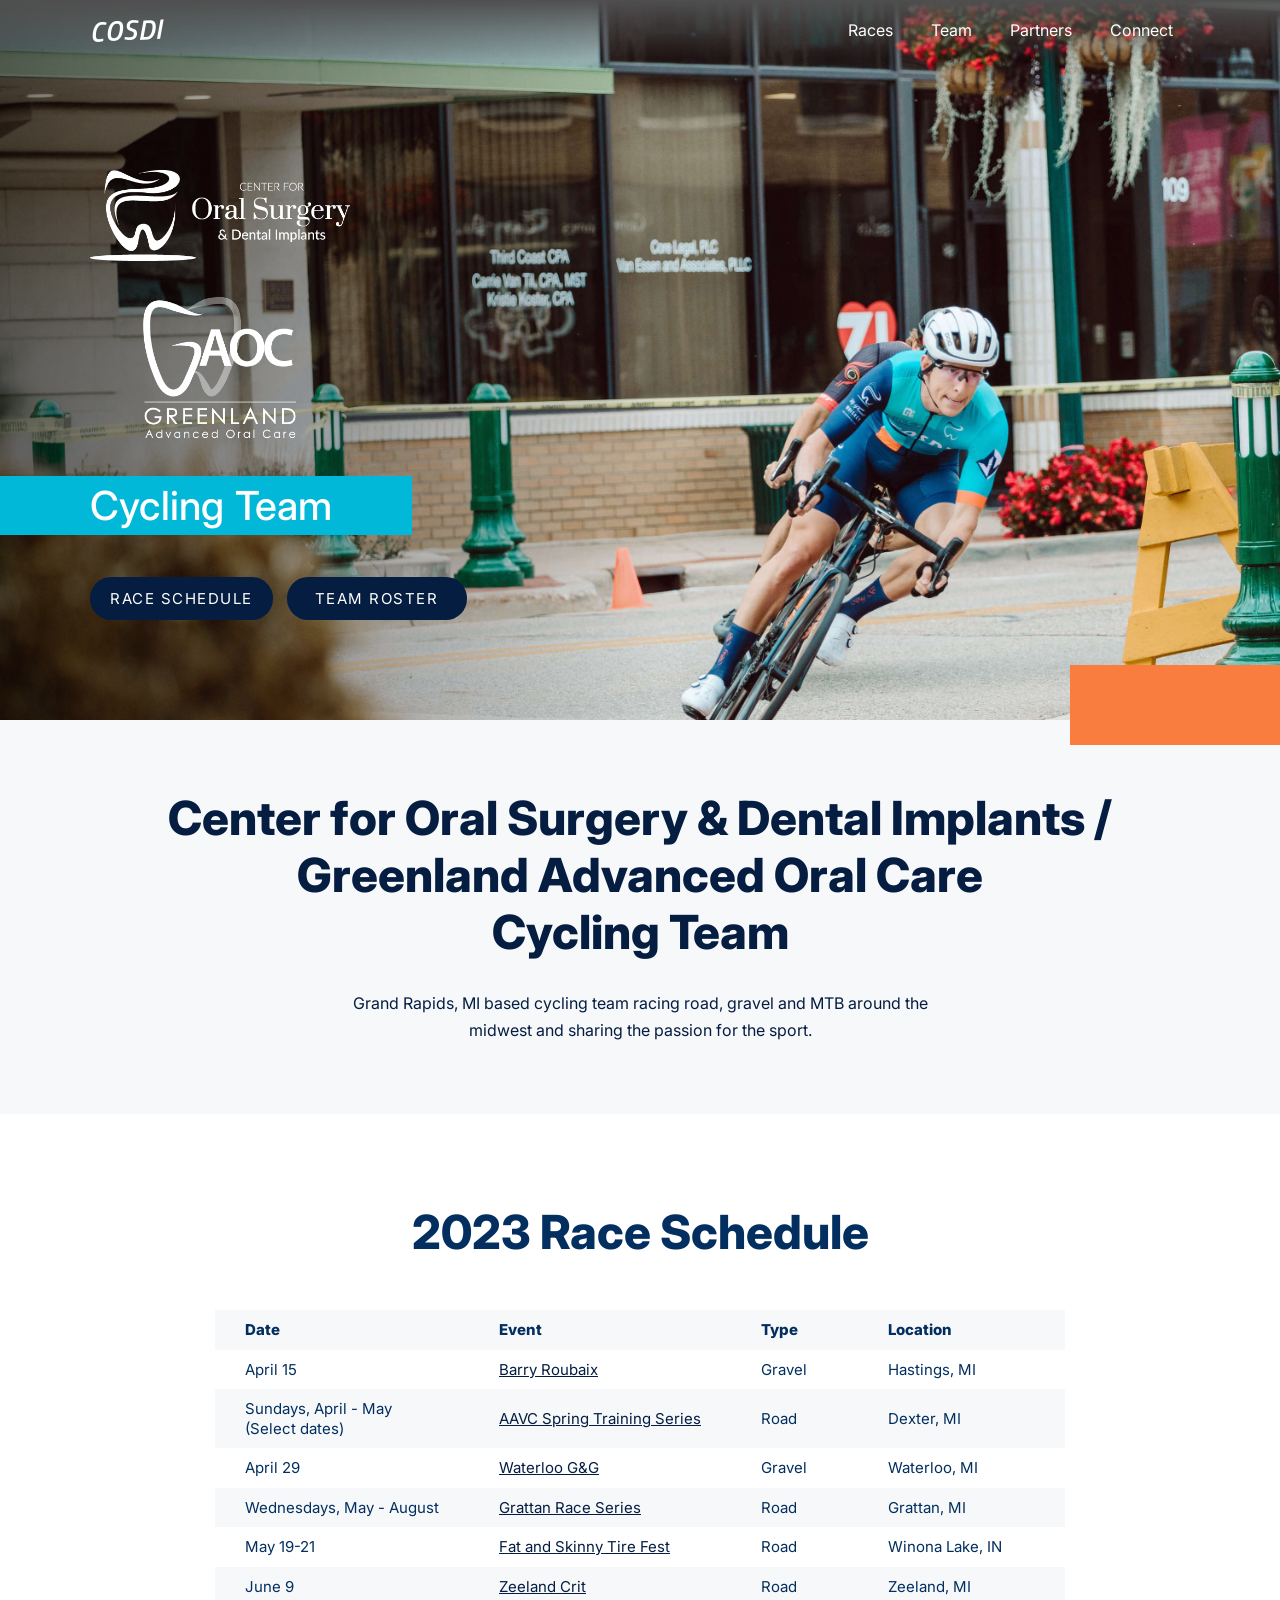
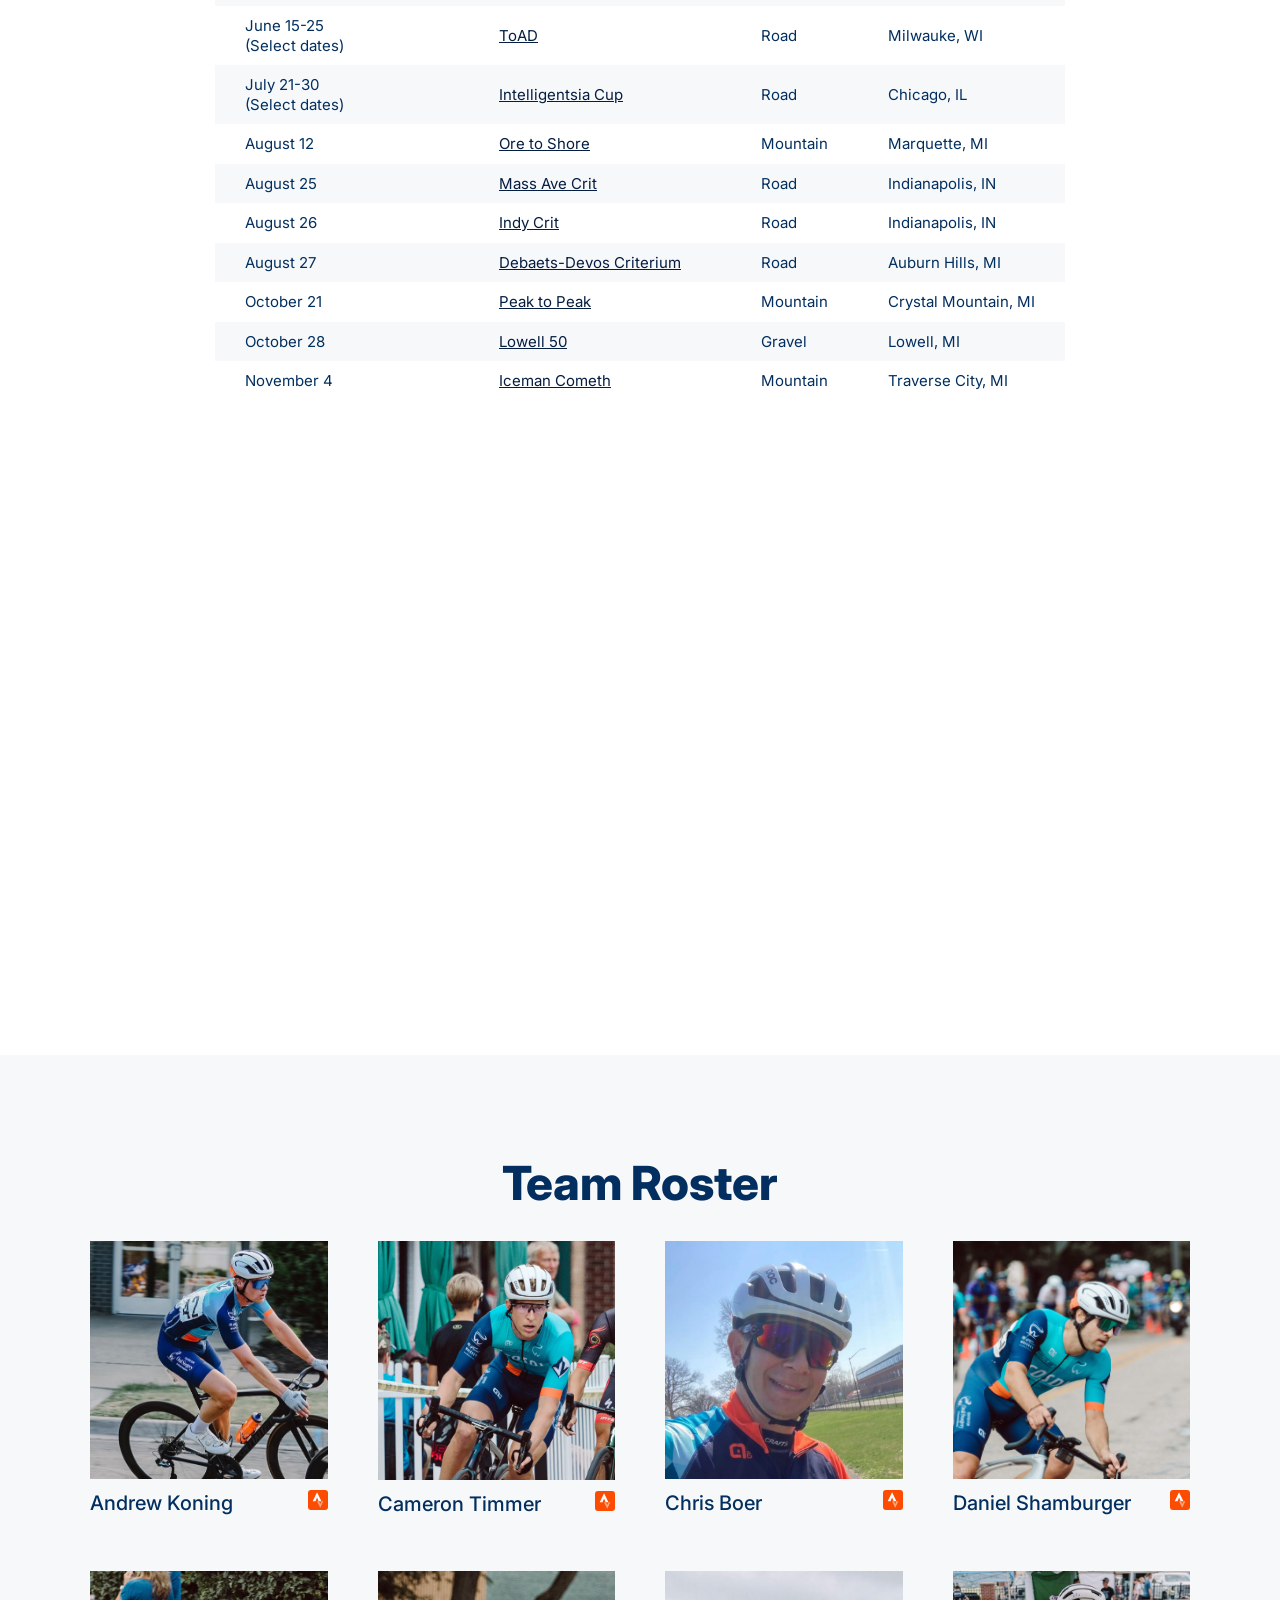
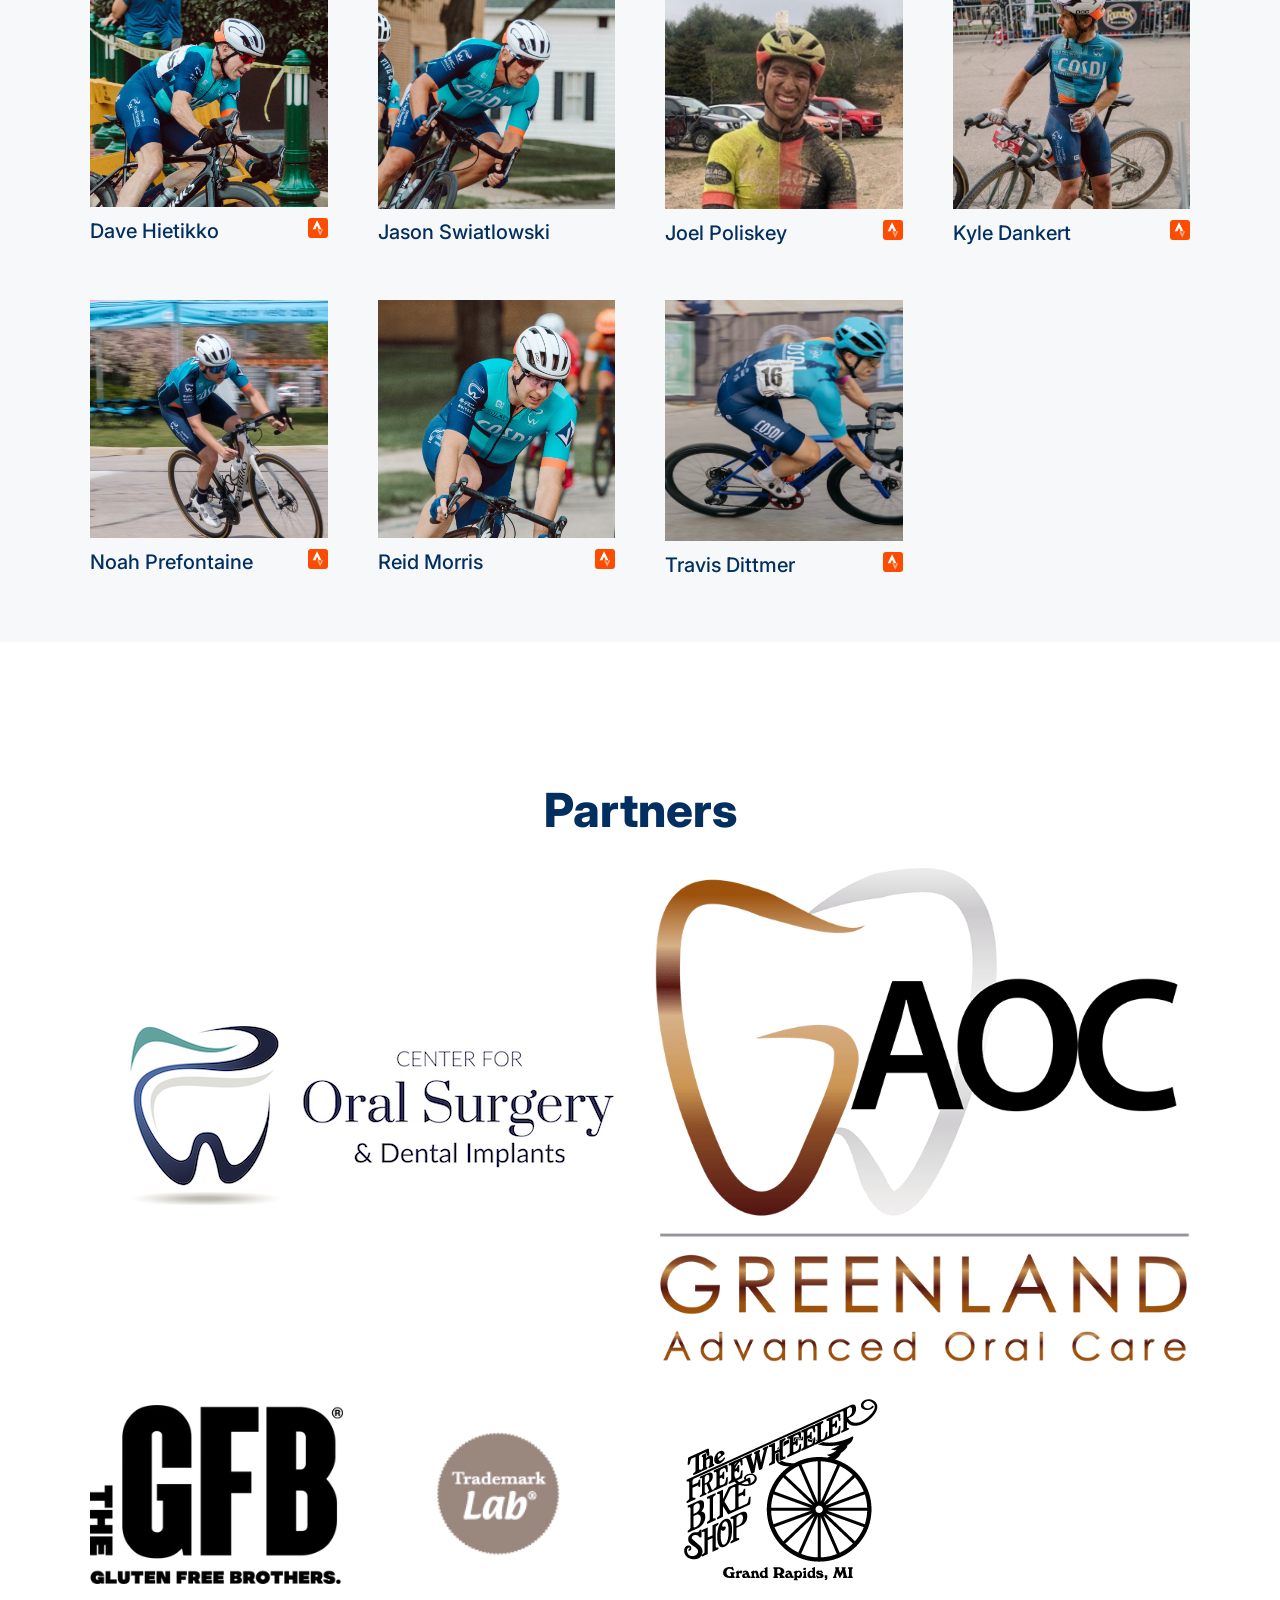
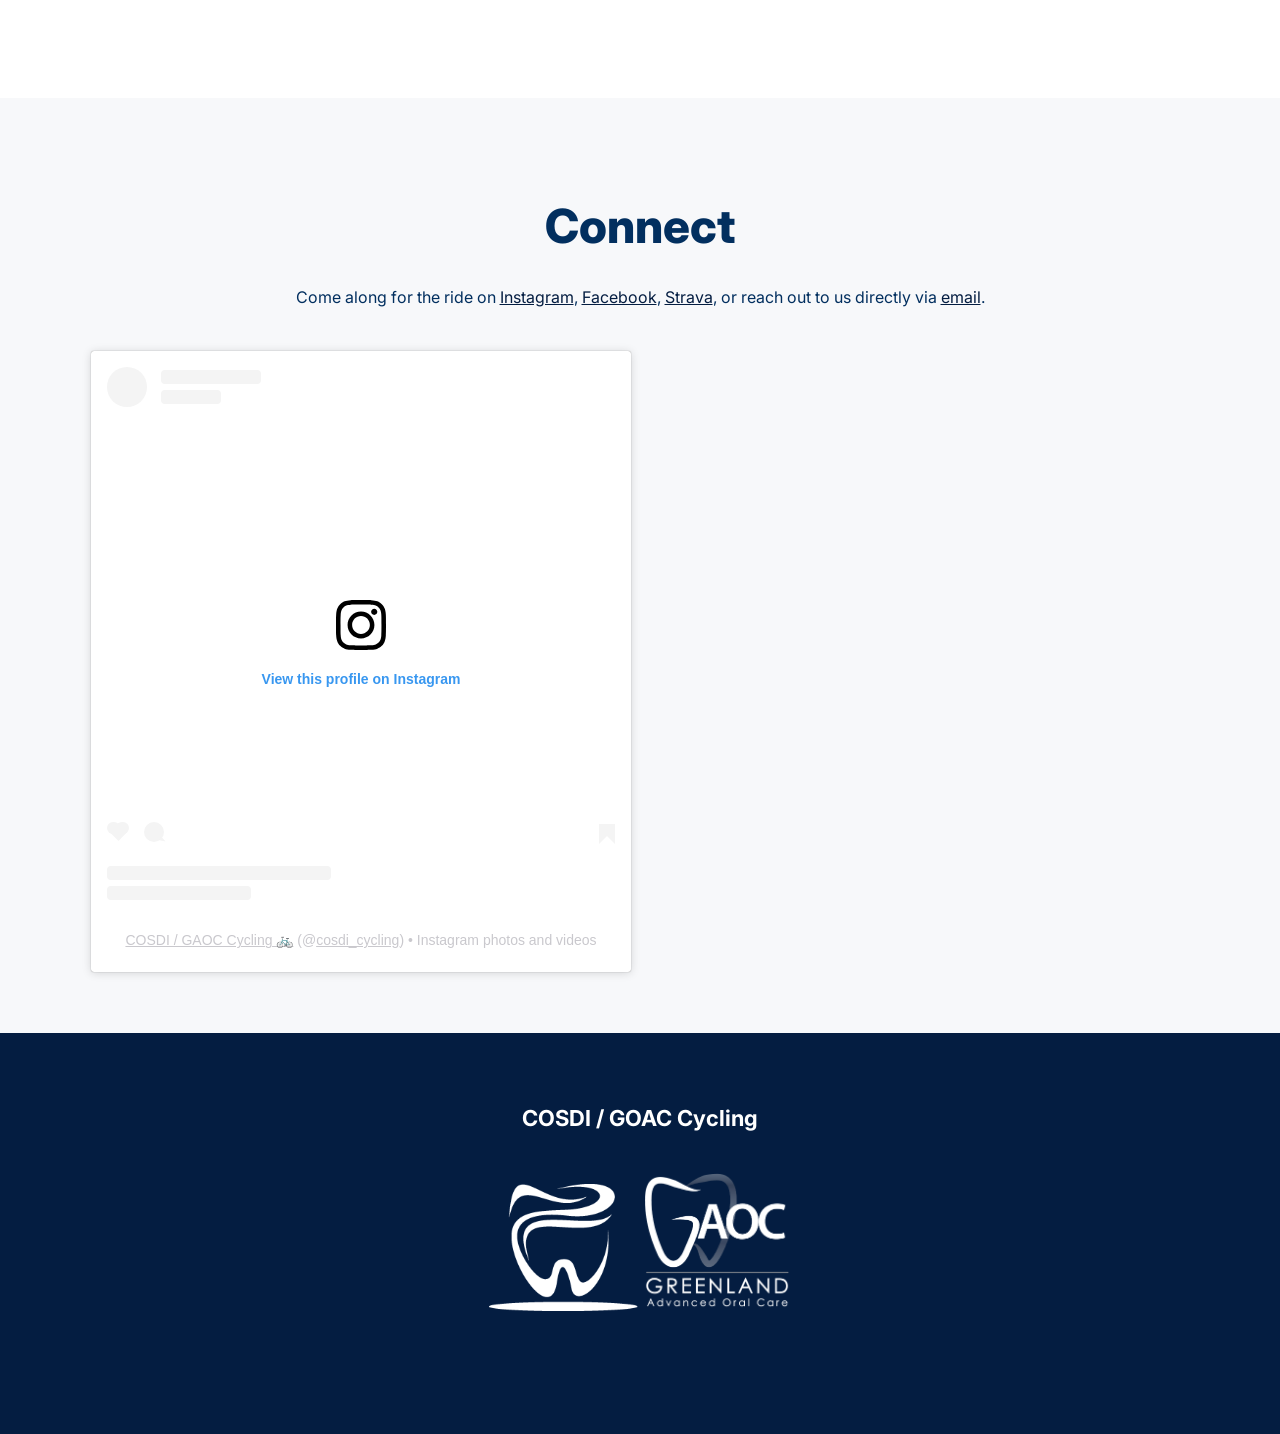
==== commit adff25b0: "Merge branch 'main' into 2025-update" ====
--- a/index.html
+++ b/index.html
@@ -3,7 +3,7 @@
 <html>
 
 <head>
-	<title>COSDI / Velo.Law Cycling - Grand Rapids, MI Cycling Team</title>
+	<title>COSDI / Greenland Cycling Advanced Oral Care - Grand Rapids, MI Cycling Team</title>
 	<meta charset=utf-8>
 	<meta name="viewport" content="width=device-width, initial-scale=1.0">
 	<link rel="stylesheet" type="text/css" href="main.css?ver=1.0.8">
@@ -56,8 +56,8 @@
 								<img src="images/cosdi.webp" alt="Center for Oral Surgery & Dental Implants" class="cosdi" />
 							</a>
 							<!-- <span class="x">-</span> -->
-							<a target="_blank" href="https://velo.law/">
-								<img src="images/velolaw.png" alt="Velo Law" class="velolaw" />
+							<a target="_blank" href="https://greenlandaoc.com/">
+								<img src="images/GAOC-white.png" alt="Greenland Advanced Oral Care" class="gaoc" />
 							</a>
 						</span>
 						<div class="cycling-team">
@@ -74,7 +74,7 @@
 
 		<section class="intro">
 			<div class="wrapper">
-				<h2>COSDI / Velo.Law Cycling Team</h2>
+				<h2>Center for Oral Surgery & Dental Implants / Greenland Advanced Oral Care <br />Cycling Team</h2>
 				<p>Grand Rapids, MI based cycling team racing road, gravel and MTB around the midwest and sharing the
 					passion for the sport.</p>
 			</div>
@@ -274,21 +274,6 @@
 						<!-- <div class="category">Category? Something clever?</div> -->
 					</li>
 					<li class="rider">
-						<img src="images/gerrit.jpg" alt="Profile Photo" />
-						<div class="rider-name">
-						<h3>Gerrit Boer</h3>
-						<a class="strava-link" href="https://www.strava.com/athletes/45382029">
-							<svg xmlns="http://www.w3.org/2000/svg"
-							aria-label="Strava" role="img"
-							viewBox="0 0 512 512"><rect
-							width="512" height="512"
-							rx="15%"
-							fill="#fc4c01"/><path fill="#ffffff" d="M120 288L232 56l112 232h-72l-40-96-40 96z"/><path fill="#fda580" d="M280 288l32 72 32-72h48l-80 168-80-168z"/></svg>
-						</a>
-						</div>
-						<!-- <div class="category">Category? Something clever?</div> -->
-					</li>
-					<li class="rider">
 						<img src="images/jason.jpg" alt="Profile Photo" />
 						<div class="rider-name">
 						<h3>Jason Swiatlowski</h3>
@@ -334,21 +319,6 @@
 						<!-- <div class="category">Category? Something clever?</div> -->
 					</li>
 					<li class="rider">
-						<img src="images/luke.jpg" alt="Profile Photo" />
-						<div class="rider-name">
-						<h3>Luke Mullis</h3>
-						<a class="strava-link" href="https://www.strava.com/athletes/2903589">
-							<svg xmlns="http://www.w3.org/2000/svg"
-							aria-label="Strava" role="img"
-							viewBox="0 0 512 512"><rect
-							width="512" height="512"
-							rx="15%"
-							fill="#fc4c01"/><path fill="#ffffff" d="M120 288L232 56l112 232h-72l-40-96-40 96z"/><path fill="#fda580" d="M280 288l32 72 32-72h48l-80 168-80-168z"/></svg>
-						</a>
-						</div>
-						<!-- <div class="category">Category? Something clever?</div> -->
-					</li>
-					<li class="rider">
 						<img src="images/noah1.jpg" alt="Profile Photo" />
 						<div class="rider-name">
 						<h3>Noah Prefontaine</h3>
@@ -368,6 +338,21 @@
 						<div class="rider-name">
 						<h3>Reid Morris</h3>
 						<a class="strava-link" href="https://www.strava.com/athletes/1094536">
+							<svg xmlns="http://www.w3.org/2000/svg"
+							aria-label="Strava" role="img"
+							viewBox="0 0 512 512"><rect
+							width="512" height="512"
+							rx="15%"
+							fill="#fc4c01"/><path fill="#ffffff" d="M120 288L232 56l112 232h-72l-40-96-40 96z"/><path fill="#fda580" d="M280 288l32 72 32-72h48l-80 168-80-168z"/></svg>
+						</a>
+						</div>
+						<!-- <div class="category">Category? Something clever?</div> -->
+					</li>
+					<li class="rider">
+						<img src="images/travis.jpg" alt="Profile Photo" />
+						<div class="rider-name">
+						<h3>Travis Dittmer</h3>
+						<a class="strava-link" href="https://www.strava.com/athletes/4833960">
 							<svg xmlns="http://www.w3.org/2000/svg"
 							aria-label="Strava" role="img"
 							viewBox="0 0 512 512"><rect
@@ -391,7 +376,7 @@
 								alt="Grand Rapids Center for Oral Surgery and Dental Implants" /></a>
 					</li>
 					<li class="partner title">
-						<a target="_blank" href="http://velo.law/"><img src="images/velolaw.png" alt="Velo Law" /></a>
+						<a target="_blank" href="https://greenlandaoc.com/"><img src="images/GAOC.webp" alt="Greenland Advanced Oral Care" /></a>
 					</li>
 					<li class="partner">
 						<a target="_blank" href="https://theglutenfreebar.com/"><img src="images/gfb.png"
@@ -405,42 +390,32 @@
 						<a target="_blank" href="https://www.freewheelerbikeshop.com/"><img src="images/freewheeler.gif"
 								alt="Freewheeler Bike Shop" /></a>
 					</li>
-					<li class="partner">
-						<a target="_blank" href="https://www.reboot-bev.com/"><img src="images/mt-pleasant.png"
-								alt="Mt. Pleasant Club Whiskey " /></a>
-					</li>
-					<li class="partner">
-						<a target="_blank" href="http://www.turnerind.com/"><img src="images/turnerind.jpg"
-								alt="Turner Industries" /></a>
-					</li>
 				</ul>
 			</div>
 		</section>
 		<section id="connect">
 			<div class="wrapper">
 				<h2>Connect</h2>
-				<p>Come along for the ride on <a href="https://www.instagram.com/cosdi_velolaw_cycling/">Instagram</a>, <a href="https://www.facebook.com/COSDIRacing/">Facebook</a>, <a href="">Strava</a>, or reach out to us directly via <a
+				<p>Come along for the ride on <a href="https://www.instagram.com/cosdi_cycling/">Instagram</a>, <a href="https://www.facebook.com/COSDIRacing/">Facebook</a>, <a href="">Strava</a>, or reach out to us directly via <a
 						href="mailto:info@cosdiracing.com">email</a>.</p>
 				<div class="instagram-embed">
-					<blockquote class="instagram-media" data-instgrm-permalink="https://www.instagram.com/cosdi_velolaw_cycling/?utm_source=ig_embed&amp;utm_campaign=loading" data-instgrm-version="14" style=" background:#FFF; border:0; border-radius:3px; box-shadow:0 0 1px 0 rgba(0,0,0,0.5),0 1px 10px 0 rgba(0,0,0,0.15); margin: 1px; max-width:540px; min-width:326px; padding:0; width:99.375%; width:-webkit-calc(100% - 2px); width:calc(100% - 2px);"><div style="padding:16px;"> <a href="https://www.instagram.com/cosdi_velolaw_cycling/?utm_source=ig_embed&amp;utm_campaign=loading" style=" background:#FFFFFF; line-height:0; padding:0 0; text-align:center; text-decoration:none; width:100%;" target="_blank"> <div style=" display: flex; flex-direction: row; align-items: center;"> <div style="background-color: #F4F4F4; border-radius: 50%; flex-grow: 0; height: 40px; margin-right: 14px; width: 40px;"></div> <div style="display: flex; flex-direction: column; flex-grow: 1; justify-content: center;"> <div style=" background-color: #F4F4F4; border-radius: 4px; flex-grow: 0; height: 14px; margin-bottom: 6px; width: 100px;"></div> <div style=" background-color: #F4F4F4; border-radius: 4px; flex-grow: 0; height: 14px; width: 60px;"></div></div></div><div style="padding: 19% 0;"></div> <div style="display:block; height:50px; margin:0 auto 12px; width:50px;"><svg width="50px" height="50px" viewBox="0 0 60 60" version="1.1" xmlns="https://www.w3.org/2000/svg" xmlns:xlink="https://www.w3.org/1999/xlink"><g stroke="none" stroke-width="1" fill="none" fill-rule="evenodd"><g transform="translate(-511.000000, -20.000000)" fill="#000000"><g><path d="M556.869,30.41 C554.814,30.41 553.148,32.076 553.148,34.131 C553.148,36.186 554.814,37.852 556.869,37.852 C558.924,37.852 560.59,36.186 560.59,34.131 C560.59,32.076 558.924,30.41 556.869,30.41 M541,60.657 C535.114,60.657 530.342,55.887 530.342,50 C530.342,44.114 535.114,39.342 541,39.342 C546.887,39.342 551.658,44.114 551.658,50 C551.658,55.887 546.887,60.657 541,60.657 M541,33.886 C532.1,33.886 524.886,41.1 524.886,50 C524.886,58.899 532.1,66.113 541,66.113 C549.9,66.113 557.115,58.899 557.115,50 C557.115,41.1 549.9,33.886 541,33.886 M565.378,62.101 C565.244,65.022 564.756,66.606 564.346,67.663 C563.803,69.06 563.154,70.057 562.106,71.106 C561.058,72.155 560.06,72.803 558.662,73.347 C557.607,73.757 556.021,74.244 553.102,74.378 C549.944,74.521 548.997,74.552 541,74.552 C533.003,74.552 532.056,74.521 528.898,74.378 C525.979,74.244 524.393,73.757 523.338,73.347 C521.94,72.803 520.942,72.155 519.894,71.106 C518.846,70.057 518.197,69.06 517.654,67.663 C517.244,66.606 516.755,65.022 516.623,62.101 C516.479,58.943 516.448,57.996 516.448,50 C516.448,42.003 516.479,41.056 516.623,37.899 C516.755,34.978 517.244,33.391 517.654,32.338 C518.197,30.938 518.846,29.942 519.894,28.894 C520.942,27.846 521.94,27.196 523.338,26.654 C524.393,26.244 525.979,25.756 528.898,25.623 C532.057,25.479 533.004,25.448 541,25.448 C548.997,25.448 549.943,25.479 553.102,25.623 C556.021,25.756 557.607,26.244 558.662,26.654 C560.06,27.196 561.058,27.846 562.106,28.894 C563.154,29.942 563.803,30.938 564.346,32.338 C564.756,33.391 565.244,34.978 565.378,37.899 C565.522,41.056 565.552,42.003 565.552,50 C565.552,57.996 565.522,58.943 565.378,62.101 M570.82,37.631 C570.674,34.438 570.167,32.258 569.425,30.349 C568.659,28.377 567.633,26.702 565.965,25.035 C564.297,23.368 562.623,22.342 560.652,21.575 C558.743,20.834 556.562,20.326 553.369,20.18 C550.169,20.033 549.148,20 541,20 C532.853,20 531.831,20.033 528.631,20.18 C525.438,20.326 523.257,20.834 521.349,21.575 C519.376,22.342 517.703,23.368 516.035,25.035 C514.368,26.702 513.342,28.377 512.574,30.349 C511.834,32.258 511.326,34.438 511.181,37.631 C511.035,40.831 511,41.851 511,50 C511,58.147 511.035,59.17 511.181,62.369 C511.326,65.562 511.834,67.743 512.574,69.651 C513.342,71.625 514.368,73.296 516.035,74.965 C517.703,76.634 519.376,77.658 521.349,78.425 C523.257,79.167 525.438,79.673 528.631,79.82 C531.831,79.965 532.853,80.001 541,80.001 C549.148,80.001 550.169,79.965 553.369,79.82 C556.562,79.673 558.743,79.167 560.652,78.425 C562.623,77.658 564.297,76.634 565.965,74.965 C567.633,73.296 568.659,71.625 569.425,69.651 C570.167,67.743 570.674,65.562 570.82,62.369 C570.966,59.17 571,58.147 571,50 C571,41.851 570.966,40.831 570.82,37.631"></path></g></g></g></svg></div><div style="padding-top: 8px;"> <div style=" color:#3897f0; font-family:Arial,sans-serif; font-size:14px; font-style:normal; font-weight:550; line-height:18px;">View this profile on Instagram</div></div><div style="padding: 12.5% 0;"></div> <div style="display: flex; flex-direction: row; margin-bottom: 14px; align-items: center;"><div> <div style="background-color: #F4F4F4; border-radius: 50%; height: 12.5px; width: 12.5px; transform: translateX(0px) translateY(7px);"></div> <div style="background-color: #F4F4F4; height: 12.5px; transform: rotate(-45deg) translateX(3px) translateY(1px); width: 12.5px; flex-grow: 0; margin-right: 14px; margin-left: 2px;"></div> <div style="background-color: #F4F4F4; border-radius: 50%; height: 12.5px; width: 12.5px; transform: translateX(9px) translateY(-18px);"></div></div><div style="margin-left: 8px;"> <div style=" background-color: #F4F4F4; border-radius: 50%; flex-grow: 0; height: 20px; width: 20px;"></div> <div style=" width: 0; height: 0; border-top: 2px solid transparent; border-left: 6px solid #f4f4f4; border-bottom: 2px solid transparent; transform: translateX(16px) translateY(-4px) rotate(30deg)"></div></div><div style="margin-left: auto;"> <div style=" width: 0px; border-top: 8px solid #F4F4F4; border-right: 8px solid transparent; transform: translateY(16px);"></div> <div style=" background-color: #F4F4F4; flex-grow: 0; height: 12px; width: 16px; transform: translateY(-4px);"></div> <div style=" width: 0; height: 0; border-top: 8px solid #F4F4F4; border-left: 8px solid transparent; transform: translateY(-4px) translateX(8px);"></div></div></div> <div style="display: flex; flex-direction: column; flex-grow: 1; justify-content: center; margin-bottom: 24px;"> <div style=" background-color: #F4F4F4; border-radius: 4px; flex-grow: 0; height: 14px; margin-bottom: 6px; width: 224px;"></div> <div style=" background-color: #F4F4F4; border-radius: 4px; flex-grow: 0; height: 14px; width: 144px;"></div></div></a><p style=" color:#c9c8cd; font-family:Arial,sans-serif; font-size:14px; line-height:17px; margin-bottom:0; margin-top:8px; overflow:hidden; padding:8px 0 7px; text-align:center; text-overflow:ellipsis; white-space:nowrap;"><a href="https://www.instagram.com/cosdi_velolaw_cycling/?utm_source=ig_embed&amp;utm_campaign=loading" style=" color:#c9c8cd; font-family:Arial,sans-serif; font-size:14px; font-style:normal; font-weight:normal; line-height:17px;" target="_blank">COSDI / Velo.law Cycling 🚲</a> (@<a href="https://www.instagram.com/cosdi_velolaw_cycling/?utm_source=ig_embed&amp;utm_campaign=loading" style=" color:#c9c8cd; font-family:Arial,sans-serif; font-size:14px; font-style:normal; font-weight:normal; line-height:17px;" target="_blank">cosdi_velolaw_cycling</a>) • Instagram photos and videos</p></div></blockquote> <script async src="//www.instagram.com/embed.js"></script>
+					<blockquote class="instagram-media" data-instgrm-permalink="https://www.instagram.com/cosdi_cycling/?utm_source=ig_embed&amp;utm_campaign=loading" data-instgrm-version="14" style=" background:#FFF; border:0; border-radius:3px; box-shadow:0 0 1px 0 rgba(0,0,0,0.5),0 1px 10px 0 rgba(0,0,0,0.15); margin: 1px; max-width:540px; min-width:326px; padding:0; width:99.375%; width:-webkit-calc(100% - 2px); width:calc(100% - 2px);"><div style="padding:16px;"> <a href="https://www.instagram.com/cosdi_velolaw_cycling/?utm_source=ig_embed&amp;utm_campaign=loading" style=" background:#FFFFFF; line-height:0; padding:0 0; text-align:center; text-decoration:none; width:100%;" target="_blank"> <div style=" display: flex; flex-direction: row; align-items: center;"> <div style="background-color: #F4F4F4; border-radius: 50%; flex-grow: 0; height: 40px; margin-right: 14px; width: 40px;"></div> <div style="display: flex; flex-direction: column; flex-grow: 1; justify-content: center;"> <div style=" background-color: #F4F4F4; border-radius: 4px; flex-grow: 0; height: 14px; margin-bottom: 6px; width: 100px;"></div> <div style=" background-color: #F4F4F4; border-radius: 4px; flex-grow: 0; height: 14px; width: 60px;"></div></div></div><div style="padding: 19% 0;"></div> <div style="display:block; height:50px; margin:0 auto 12px; width:50px;"><svg width="50px" height="50px" viewBox="0 0 60 60" version="1.1" xmlns="https://www.w3.org/2000/svg" xmlns:xlink="https://www.w3.org/1999/xlink"><g stroke="none" stroke-width="1" fill="none" fill-rule="evenodd"><g transform="translate(-511.000000, -20.000000)" fill="#000000"><g><path d="M556.869,30.41 C554.814,30.41 553.148,32.076 553.148,34.131 C553.148,36.186 554.814,37.852 556.869,37.852 C558.924,37.852 560.59,36.186 560.59,34.131 C560.59,32.076 558.924,30.41 556.869,30.41 M541,60.657 C535.114,60.657 530.342,55.887 530.342,50 C530.342,44.114 535.114,39.342 541,39.342 C546.887,39.342 551.658,44.114 551.658,50 C551.658,55.887 546.887,60.657 541,60.657 M541,33.886 C532.1,33.886 524.886,41.1 524.886,50 C524.886,58.899 532.1,66.113 541,66.113 C549.9,66.113 557.115,58.899 557.115,50 C557.115,41.1 549.9,33.886 541,33.886 M565.378,62.101 C565.244,65.022 564.756,66.606 564.346,67.663 C563.803,69.06 563.154,70.057 562.106,71.106 C561.058,72.155 560.06,72.803 558.662,73.347 C557.607,73.757 556.021,74.244 553.102,74.378 C549.944,74.521 548.997,74.552 541,74.552 C533.003,74.552 532.056,74.521 528.898,74.378 C525.979,74.244 524.393,73.757 523.338,73.347 C521.94,72.803 520.942,72.155 519.894,71.106 C518.846,70.057 518.197,69.06 517.654,67.663 C517.244,66.606 516.755,65.022 516.623,62.101 C516.479,58.943 516.448,57.996 516.448,50 C516.448,42.003 516.479,41.056 516.623,37.899 C516.755,34.978 517.244,33.391 517.654,32.338 C518.197,30.938 518.846,29.942 519.894,28.894 C520.942,27.846 521.94,27.196 523.338,26.654 C524.393,26.244 525.979,25.756 528.898,25.623 C532.057,25.479 533.004,25.448 541,25.448 C548.997,25.448 549.943,25.479 553.102,25.623 C556.021,25.756 557.607,26.244 558.662,26.654 C560.06,27.196 561.058,27.846 562.106,28.894 C563.154,29.942 563.803,30.938 564.346,32.338 C564.756,33.391 565.244,34.978 565.378,37.899 C565.522,41.056 565.552,42.003 565.552,50 C565.552,57.996 565.522,58.943 565.378,62.101 M570.82,37.631 C570.674,34.438 570.167,32.258 569.425,30.349 C568.659,28.377 567.633,26.702 565.965,25.035 C564.297,23.368 562.623,22.342 560.652,21.575 C558.743,20.834 556.562,20.326 553.369,20.18 C550.169,20.033 549.148,20 541,20 C532.853,20 531.831,20.033 528.631,20.18 C525.438,20.326 523.257,20.834 521.349,21.575 C519.376,22.342 517.703,23.368 516.035,25.035 C514.368,26.702 513.342,28.377 512.574,30.349 C511.834,32.258 511.326,34.438 511.181,37.631 C511.035,40.831 511,41.851 511,50 C511,58.147 511.035,59.17 511.181,62.369 C511.326,65.562 511.834,67.743 512.574,69.651 C513.342,71.625 514.368,73.296 516.035,74.965 C517.703,76.634 519.376,77.658 521.349,78.425 C523.257,79.167 525.438,79.673 528.631,79.82 C531.831,79.965 532.853,80.001 541,80.001 C549.148,80.001 550.169,79.965 553.369,79.82 C556.562,79.673 558.743,79.167 560.652,78.425 C562.623,77.658 564.297,76.634 565.965,74.965 C567.633,73.296 568.659,71.625 569.425,69.651 C570.167,67.743 570.674,65.562 570.82,62.369 C570.966,59.17 571,58.147 571,50 C571,41.851 570.966,40.831 570.82,37.631"></path></g></g></g></svg></div><div style="padding-top: 8px;"> <div style=" color:#3897f0; font-family:Arial,sans-serif; font-size:14px; font-style:normal; font-weight:550; line-height:18px;">View this profile on Instagram</div></div><div style="padding: 12.5% 0;"></div> <div style="display: flex; flex-direction: row; margin-bottom: 14px; align-items: center;"><div> <div style="background-color: #F4F4F4; border-radius: 50%; height: 12.5px; width: 12.5px; transform: translateX(0px) translateY(7px);"></div> <div style="background-color: #F4F4F4; height: 12.5px; transform: rotate(-45deg) translateX(3px) translateY(1px); width: 12.5px; flex-grow: 0; margin-right: 14px; margin-left: 2px;"></div> <div style="background-color: #F4F4F4; border-radius: 50%; height: 12.5px; width: 12.5px; transform: translateX(9px) translateY(-18px);"></div></div><div style="margin-left: 8px;"> <div style=" background-color: #F4F4F4; border-radius: 50%; flex-grow: 0; height: 20px; width: 20px;"></div> <div style=" width: 0; height: 0; border-top: 2px solid transparent; border-left: 6px solid #f4f4f4; border-bottom: 2px solid transparent; transform: translateX(16px) translateY(-4px) rotate(30deg)"></div></div><div style="margin-left: auto;"> <div style=" width: 0px; border-top: 8px solid #F4F4F4; border-right: 8px solid transparent; transform: translateY(16px);"></div> <div style=" background-color: #F4F4F4; flex-grow: 0; height: 12px; width: 16px; transform: translateY(-4px);"></div> <div style=" width: 0; height: 0; border-top: 8px solid #F4F4F4; border-left: 8px solid transparent; transform: translateY(-4px) translateX(8px);"></div></div></div> <div style="display: flex; flex-direction: column; flex-grow: 1; justify-content: center; margin-bottom: 24px;"> <div style=" background-color: #F4F4F4; border-radius: 4px; flex-grow: 0; height: 14px; margin-bottom: 6px; width: 224px;"></div> <div style=" background-color: #F4F4F4; border-radius: 4px; flex-grow: 0; height: 14px; width: 144px;"></div></div></a><p style=" color:#c9c8cd; font-family:Arial,sans-serif; font-size:14px; line-height:17px; margin-bottom:0; margin-top:8px; overflow:hidden; padding:8px 0 7px; text-align:center; text-overflow:ellipsis; white-space:nowrap;"><a href="https://www.instagram.com/cosdi_cycling/?utm_source=ig_embed&amp;utm_campaign=loading" style=" color:#c9c8cd; font-family:Arial,sans-serif; font-size:14px; font-style:normal; font-weight:normal; line-height:17px;" target="_blank">COSDI / GAOC Cycling 🚲</a> (@<a href="https://www.instagram.com/cosdi_velolaw_cycling/?utm_source=ig_embed&amp;utm_campaign=loading" style=" color:#c9c8cd; font-family:Arial,sans-serif; font-size:14px; font-style:normal; font-weight:normal; line-height:17px;" target="_blank">cosdi_cycling</a>) • Instagram photos and videos</p></div></blockquote> <script async src="//www.instagram.com/embed.js"></script>
 				</div>
 			</div>
 		</section>
 		<footer>
 			<div class="wrapper">
-				<h3>COSDI / Velo.Law Cycling</h3>
+				<h3>COSDI / GOAC Cycling</h3>
 			</div>
 			<div class="wrapper logos">
 				<a target="_blank" href="https://www.grandrapidsoralsurgery.com/">
 					<img src="images/wave-tooth.png" alt="Center for Oral Surgery & Dental Implants" class="cosdi" />
 				</a>
-				<a target="_blank" href="https://velo.law/">
-					<img src="images/velo-icon.png" alt="Velo Law" class="velolaw" />
+				<a target="_blank" href="https://greenlandaoc.com/">
+					<img src="images/GAOC-white.png" alt="Greenland Advanced Oral Care" class="gaoc" />
 				</a>
 			</div>
 			<div class="wrapper">
-				<p>Design and Development: Daniel Shamburger, Kyle Dankert</p>
-				<p>Photography: <a href="https://www.prefontainephoto.com/">Noah Prefontaine</a></p>
 			</div>
 		</footer>
 	</main>
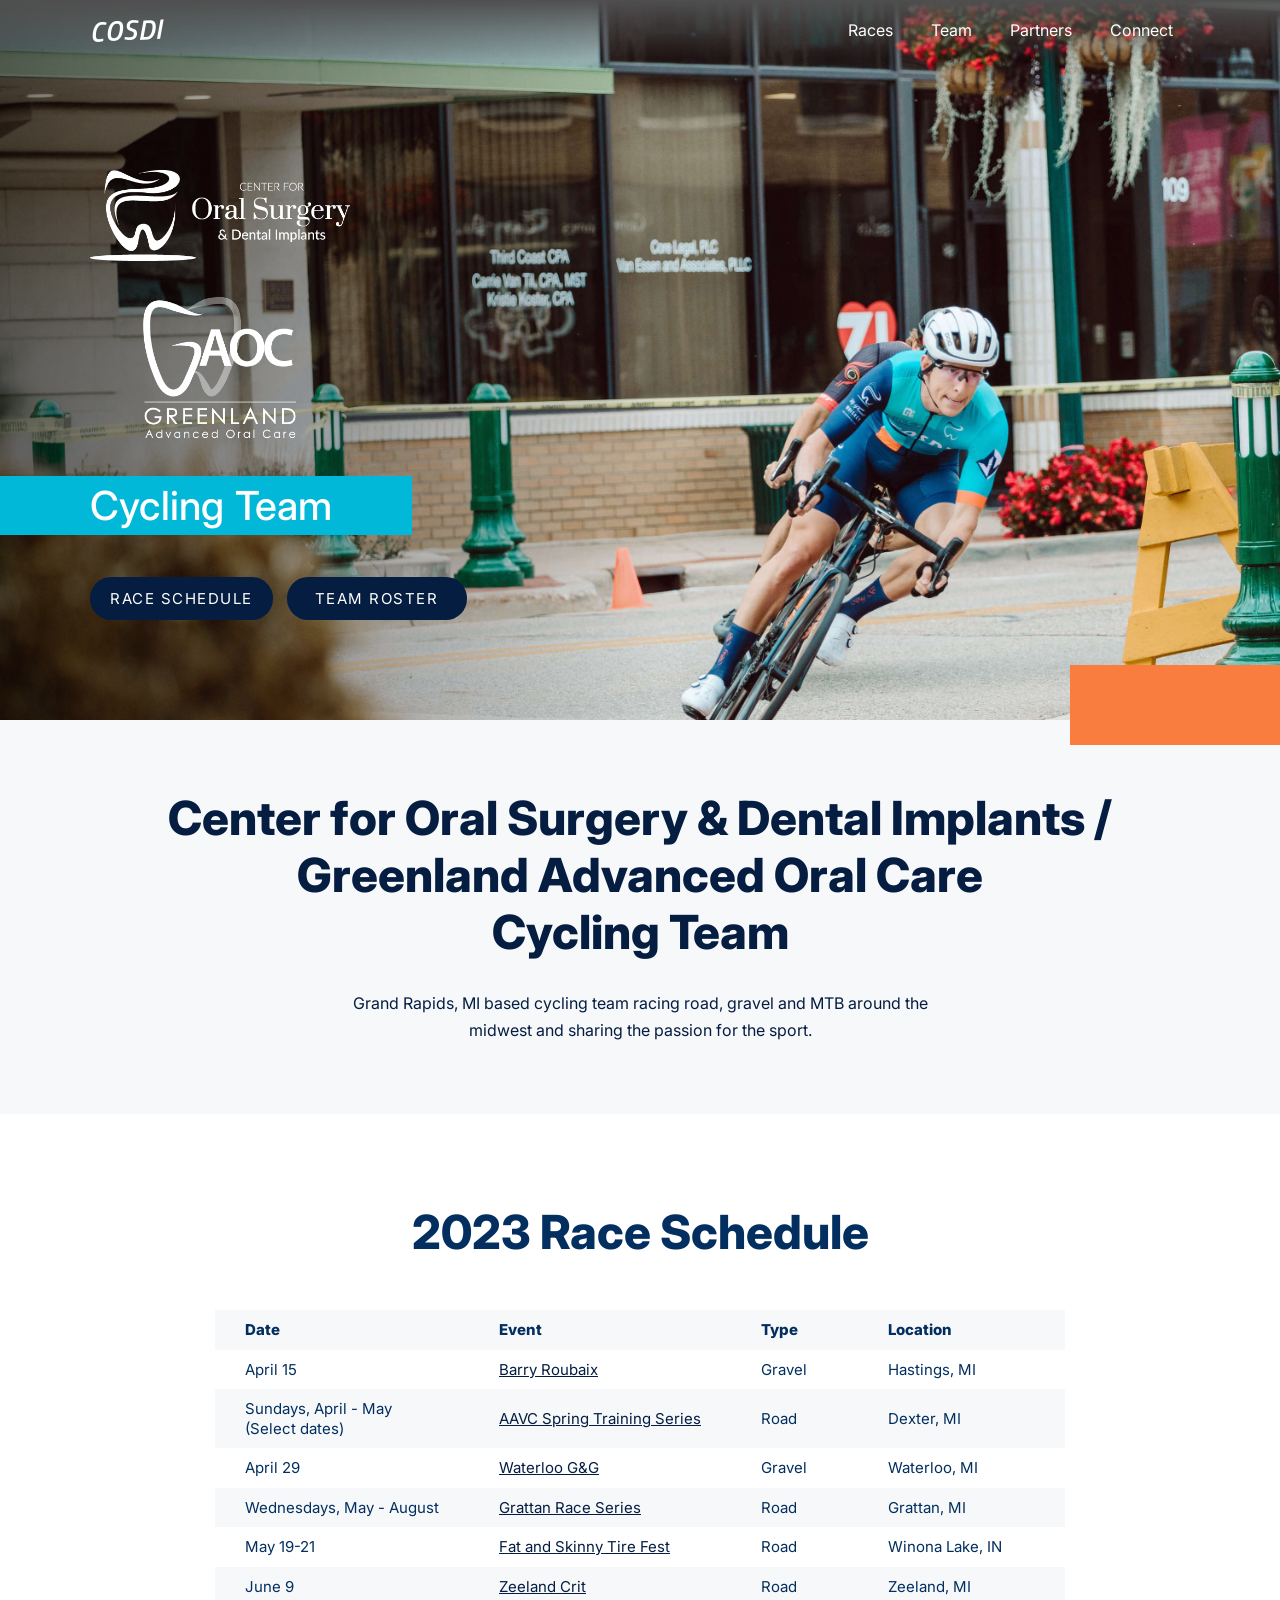
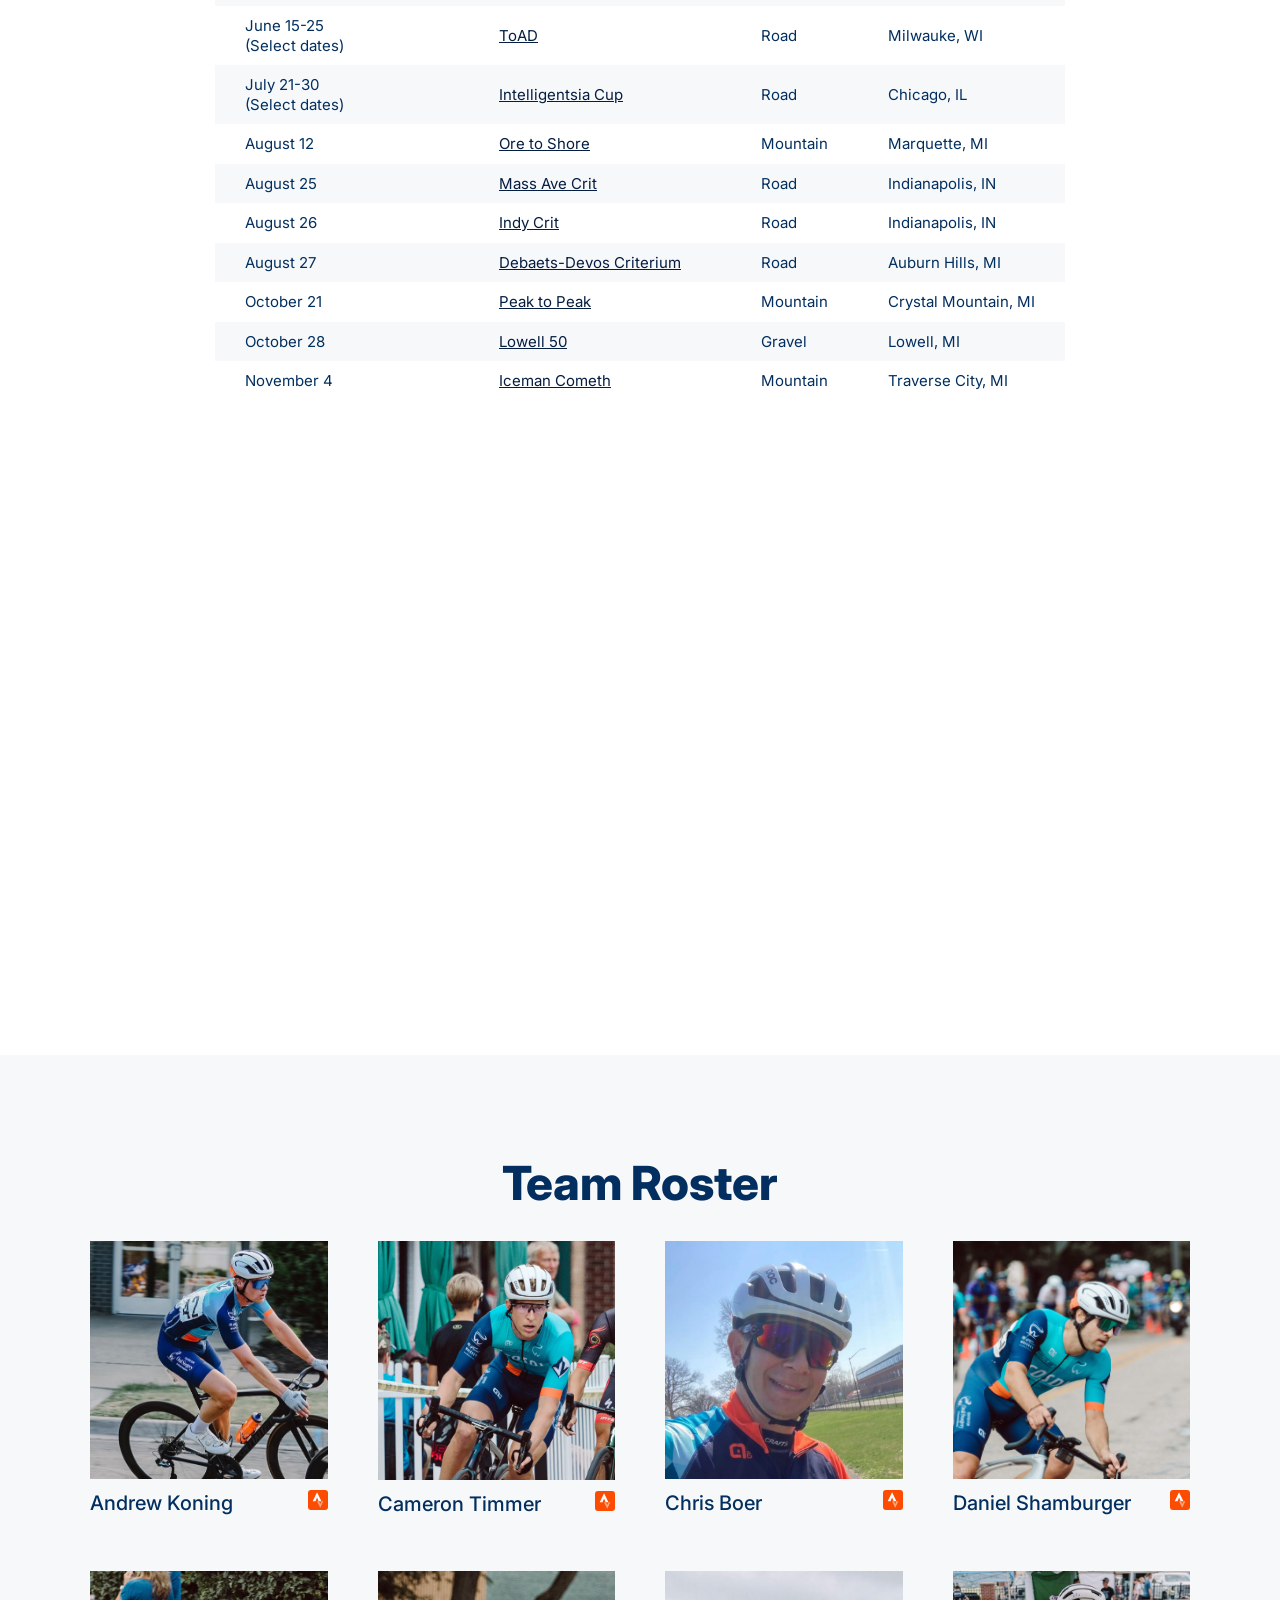
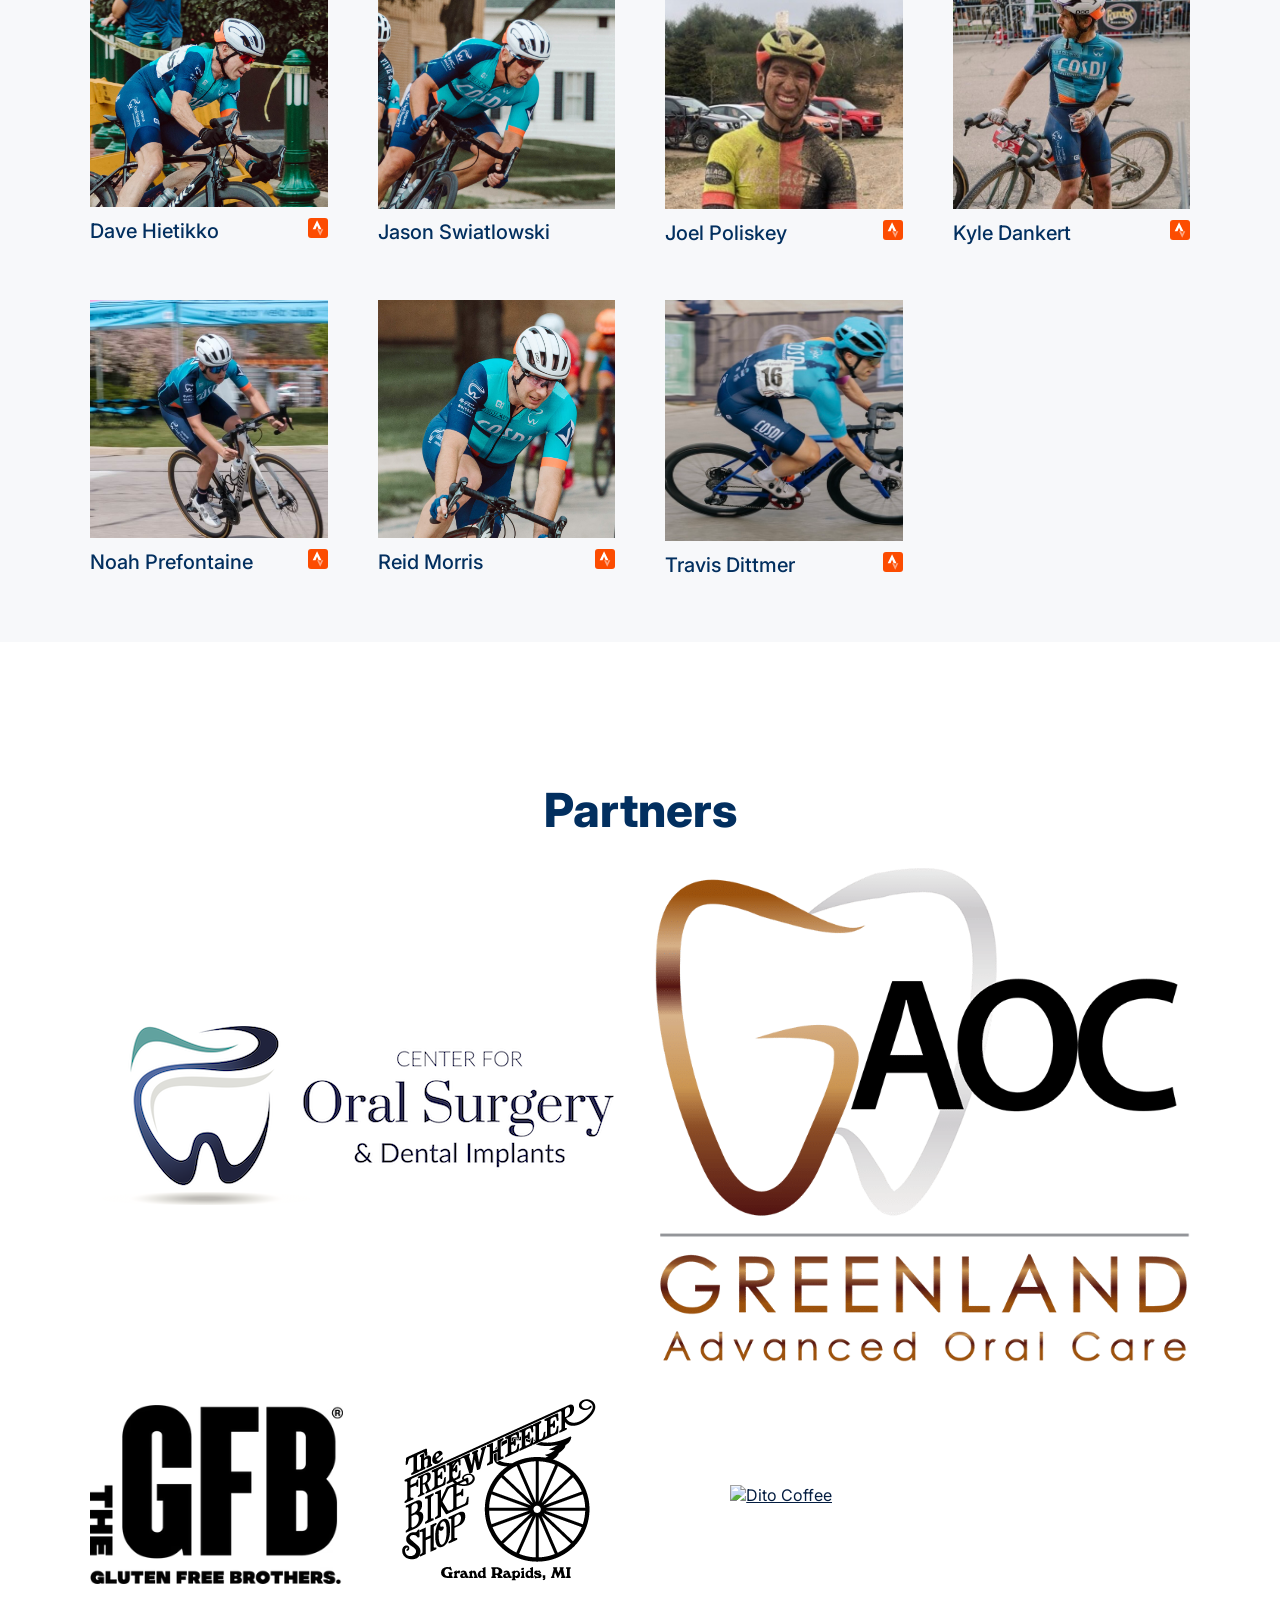
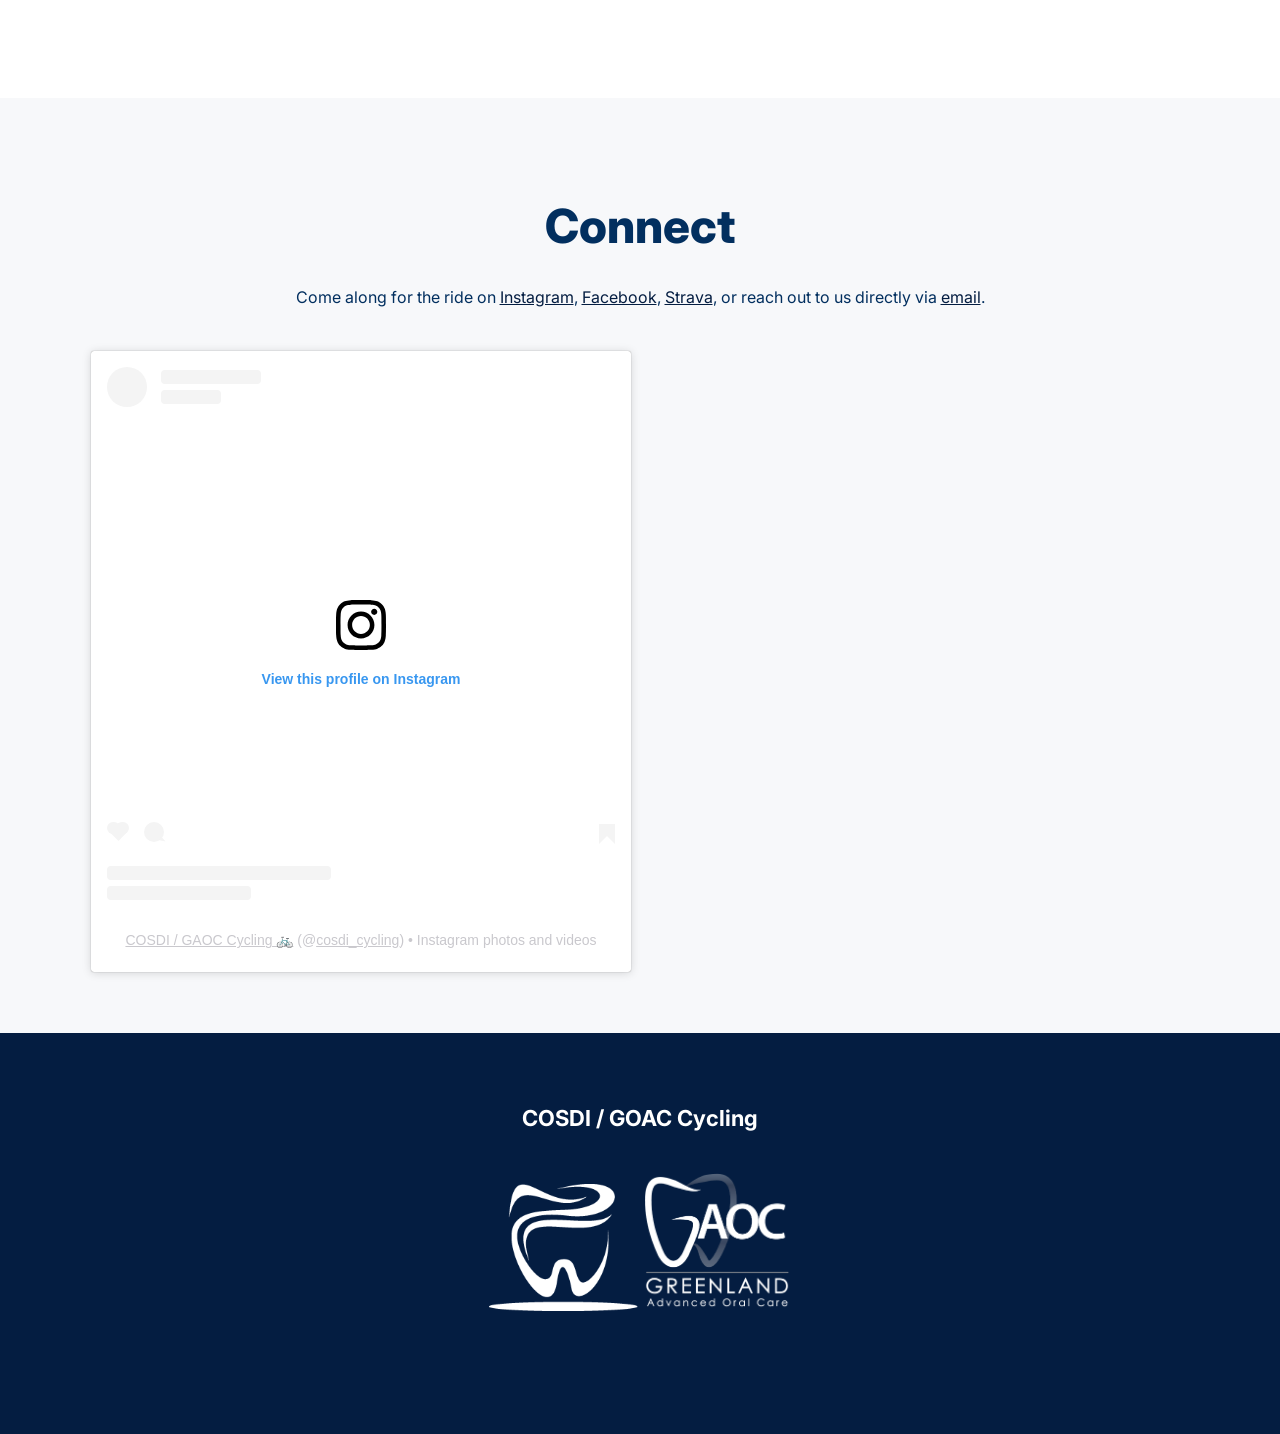
==== commit ed8c74da: "partner update" ====
--- a/index.html
+++ b/index.html
@@ -383,12 +383,12 @@
 								alt="The Gluten Free Bar" /></a>
 					</li>
 					<li class="partner">
-						<a target="_blank" href="http://www.tmlablegal.com/"><img src="images/tl.png" width="125"
-								alt="Trademark Lab" /></a>
-					</li>
-					<li class="partner">
 						<a target="_blank" href="https://www.freewheelerbikeshop.com/"><img src="images/freewheeler.gif"
 								alt="Freewheeler Bike Shop" /></a>
+					</li>
+					<li class="partner">
+						<a target="_blank" href="https://www.madcapcoffee.com/pages/dito"><img src="images/dito_coffee_logo-black.png"
+								alt="Dito Coffee" /></a>
 					</li>
 				</ul>
 			</div>
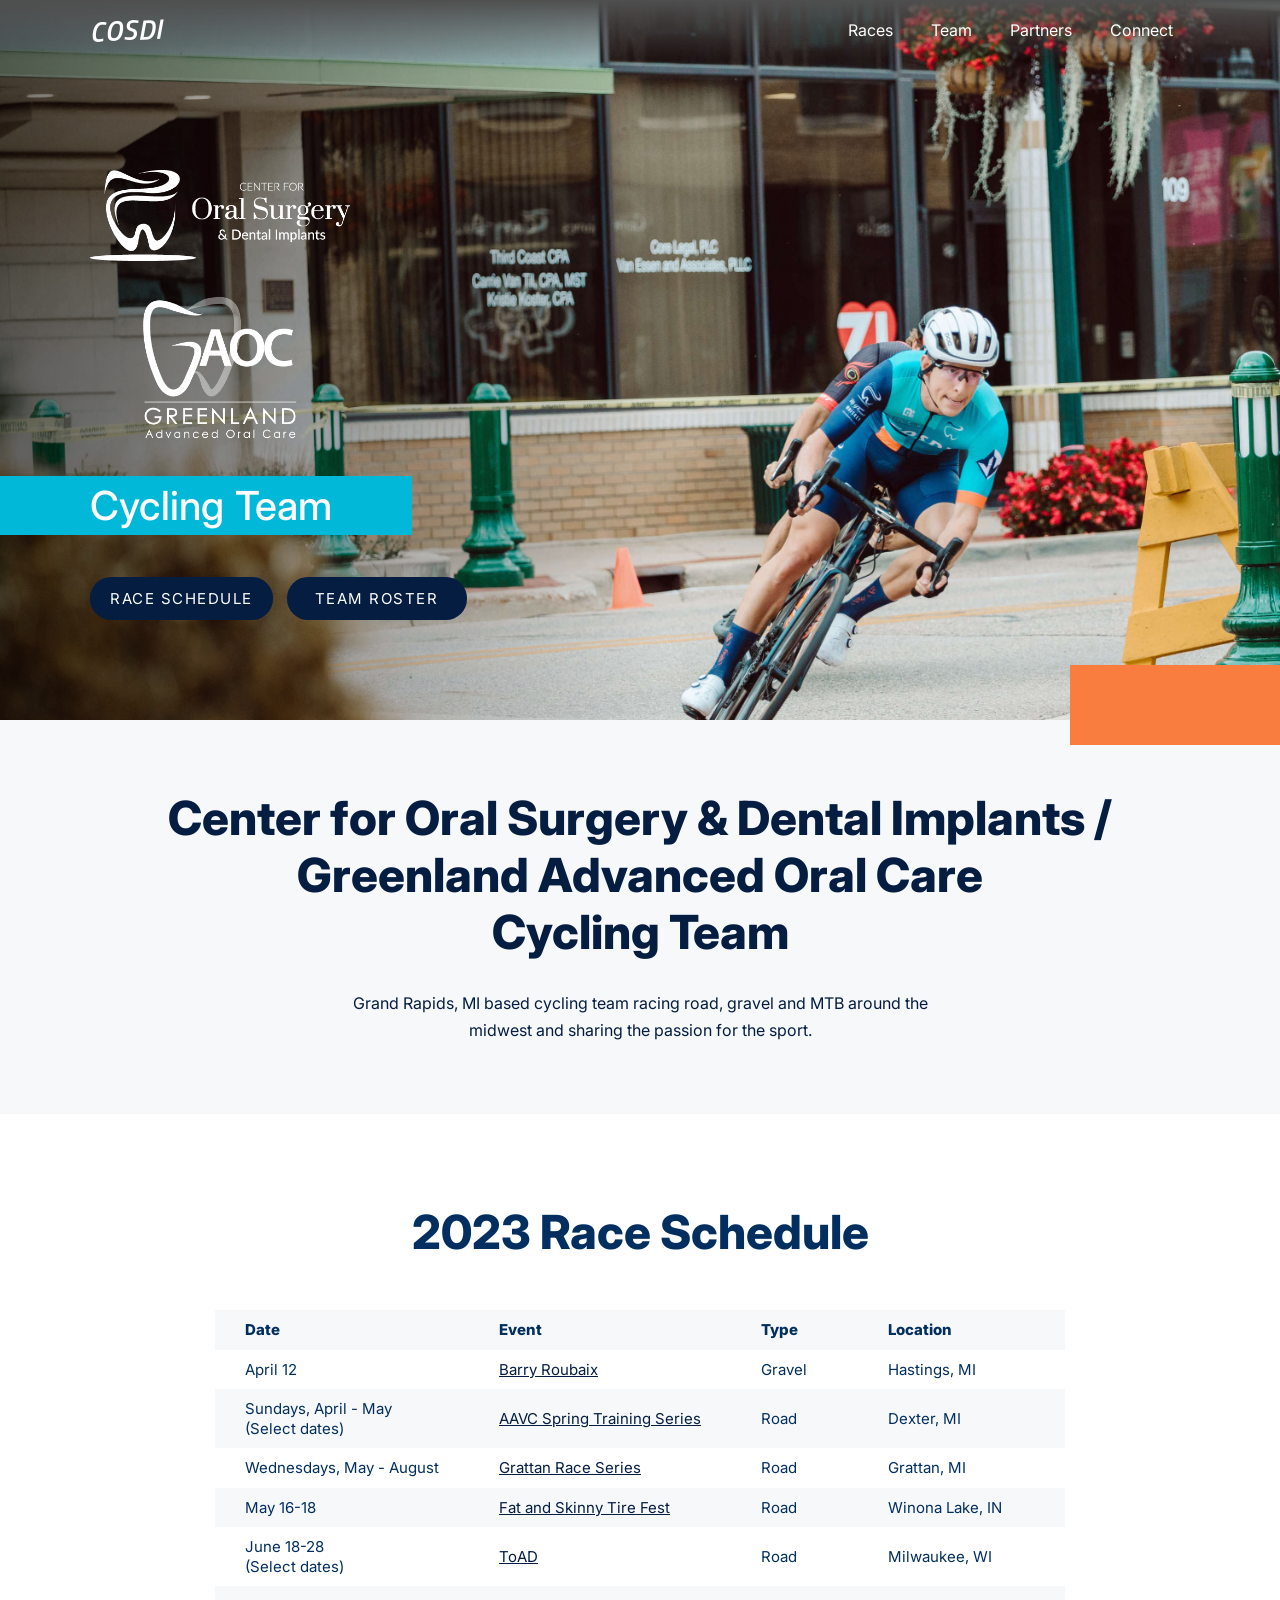
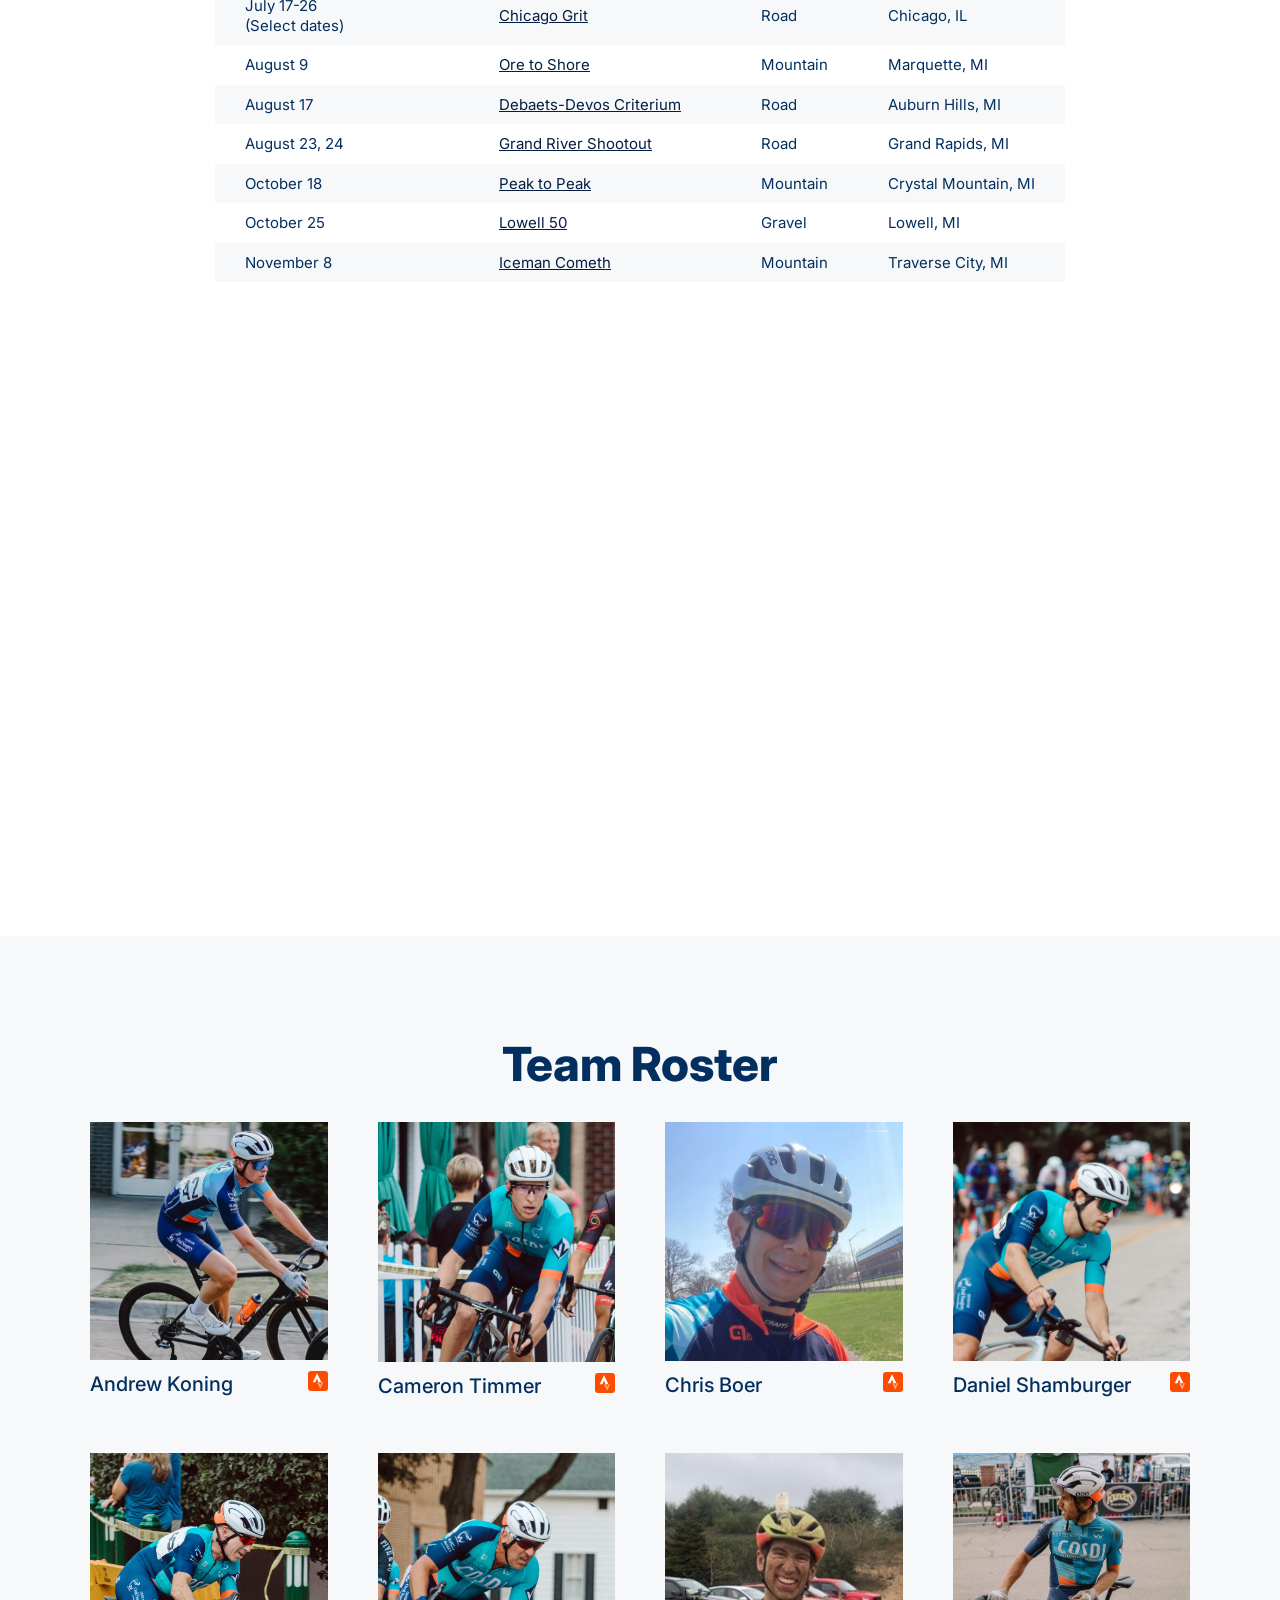
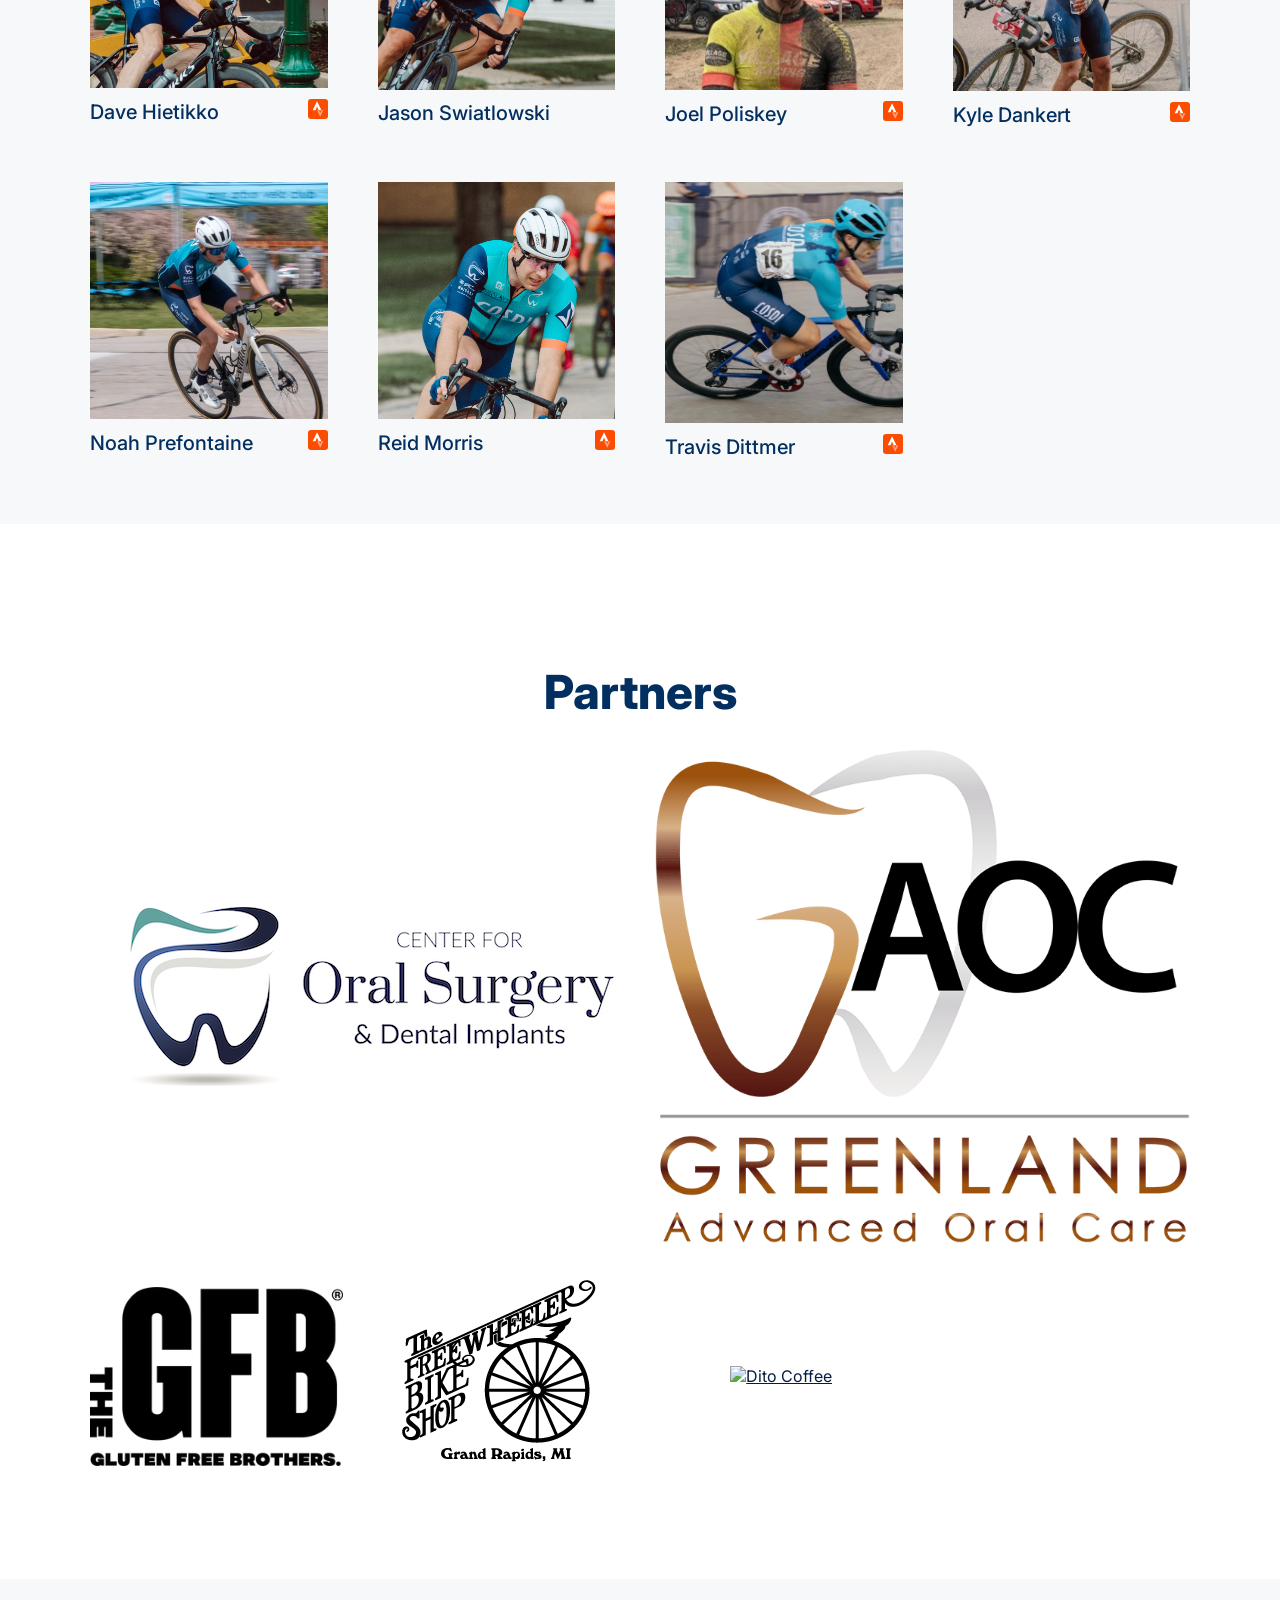
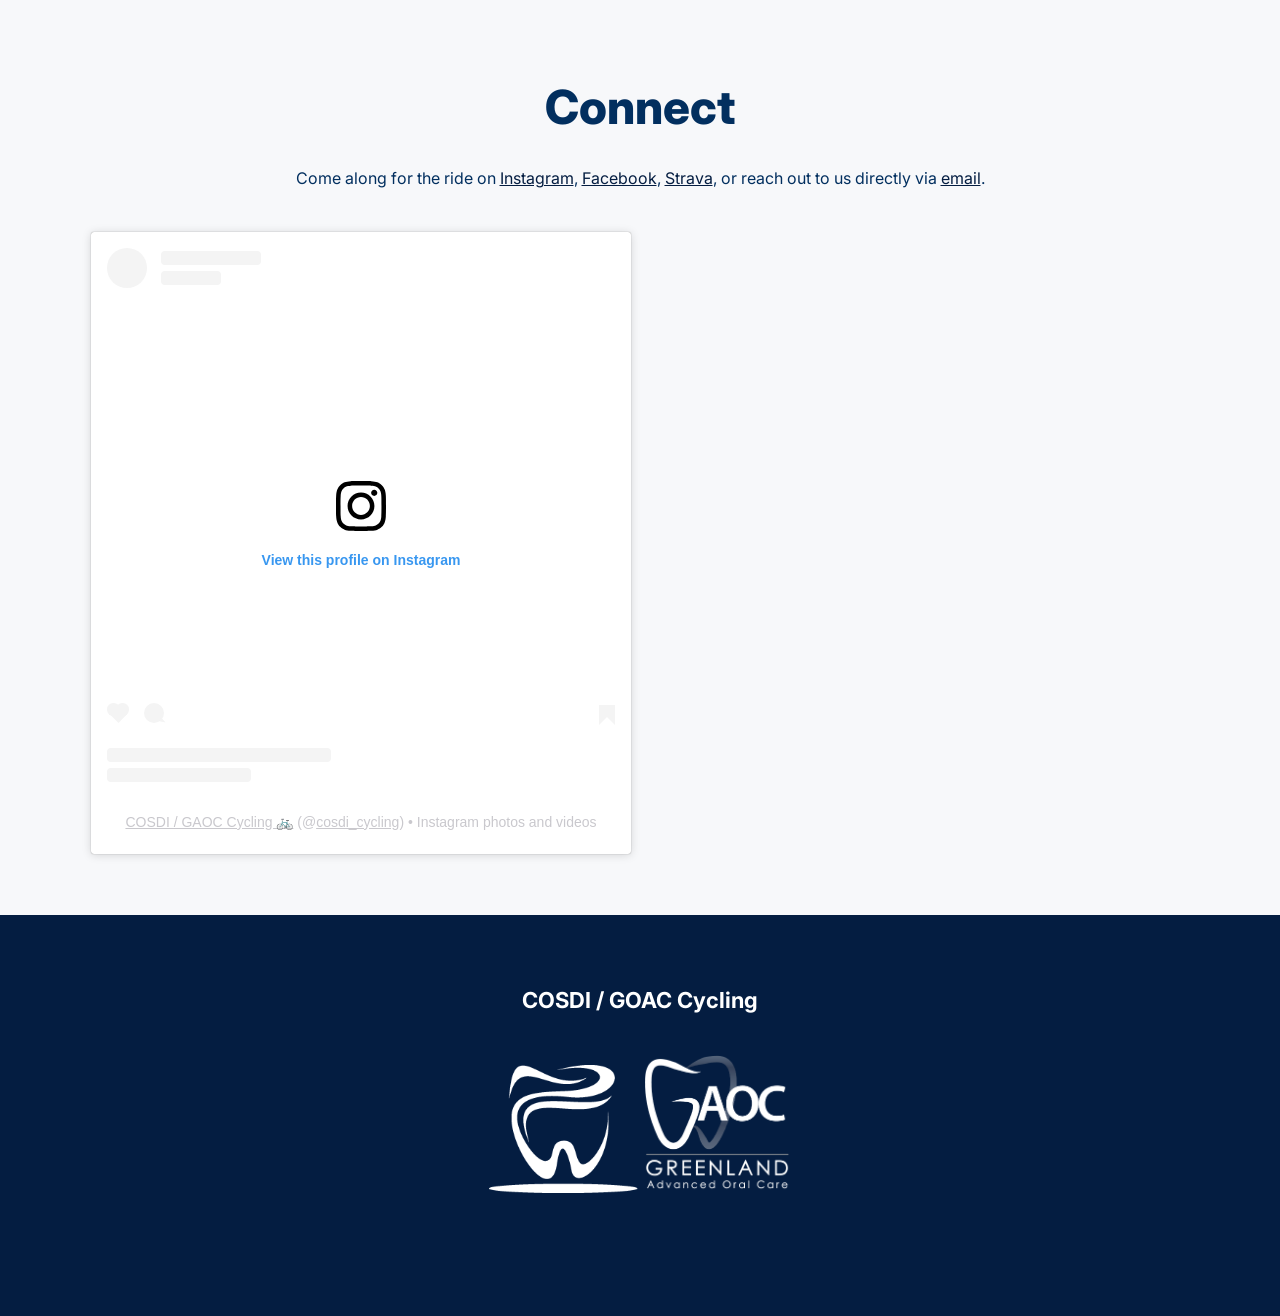
==== commit 1c427365: "partners, schedule updates" ====
--- a/index.html
+++ b/index.html
@@ -91,7 +91,7 @@
 						<th>Location</th>
 					</tr>
 					<tr>
-						<td>April 15</td>
+						<td>April 12</td>
 						<td><a target="_blank" href="https://barry-roubaix.com/">Barry Roubaix</a></td>
 						<td>Gravel</td>
 						<td>Hastings, MI</td>
@@ -104,12 +104,6 @@
 						<td>Dexter, MI</td>
 					</tr>
 					<tr>
-						<td>April 29</td>
-						<td><a target="_blank" href="https://waterloogravel.com/">Waterloo G&G</a></td>
-						<td>Gravel</td>
-						<td>Waterloo, MI</td>
-					</tr>
-					<tr>
 						<td>Wednesdays, May - August</td>
 						<td><a target="_blank" href="https://www.facebook.com/grattanraceseries/">Grattan Race
 								Series</a></td>
@@ -117,7 +111,7 @@
 						<td>Grattan, MI</td>
 					</tr>
 					<tr>
-						<td>May 19-21</td>
+						<td>May 16-18</td>
 						<td><a target="_blank"
 								href="https://kcvcycling.org/events/fat-skinny-tire-fest/?from=domain">Fat and Skinny
 								Tire Fest</a></td>
@@ -125,43 +119,25 @@
 						<td>Winona Lake, IN</td>
 					</tr>
 					<tr>
-						<td>June 9</td>
-						<td><a target="_blank" href="http://www.zeelandcriterium.com/">Zeeland Crit</a></td>
-						<td>Road</td>
-						<td>Zeeland, MI</td>
-					</tr>
-					<tr>
-						<td>June 15-25<br />(Select dates)</td>
+						<td>June 18-28<br />(Select dates)</td>
 						<td><a target="_blank" href="https://www.tourofamericasdairyland.com/">ToAD</a></td>
 						<td>Road</td>
-						<td>Milwauke, WI</td>
-					</tr>
-					<tr>
-						<td>July 21-30<br />(Select dates)</td>
-						<td><a target="_blank" href="https://intelligentsiacup.com/">Intelligentsia Cup</a></td>
+						<td>Milwaukee, WI</td>
+					</tr>
+					<tr>
+						<td>July 17-26<br />(Select dates)</td>
+						<td><a target="_blank" href="https://intelligentsiacup.com/">Chicago Grit</a></td>
 						<td>Road</td>
 						<td>Chicago, IL</td>
 					</tr>
 					<tr>
-						<td>August 12</td>
+						<td>August 9</td>
 						<td><a target="_blank" href="http://www.oretoshore.com/">Ore to Shore</a></td>
 						<td>Mountain</td>
 						<td>Marquette, MI</td>
 					</tr>
 					<tr>
-						<td>August 25</td>
-						<td><a target="_blank" href="https://www.momentumindy.org/mass-ave-crit/">Mass Ave Crit</a></td>
-						<td>Road</td>
-						<td>Indianapolis, IN</td>
-					</tr>
-					<tr>
-						<td>August 26</td>
-						<td><a target="_blank" href="https://www.momentumindy.org/indy-crit">Indy Crit</a></td>
-						<td>Road</td>
-						<td>Indianapolis, IN</td>
-					</tr>
-					<tr>
-						<td>August 27</td>
+						<td>August 17</td>
 						<td><a target="_blank"
 								href="https://cadieuxbicycleclub.com/race/debaets-devos-pro-am-bicycle-race/">Debaets-Devos
 								Criterium</a></td>
@@ -169,19 +145,26 @@
 						<td>Auburn Hills, MI</td>
 					</tr>
 					<tr>
-						<td>October 21</td>
+						<td>August 23, 24</td>
+						<td><a target="_blank"
+								href="https://grandrivershootout.com/">Grand River Shootout</a></td>
+						<td>Road</td>
+						<td>Grand Rapids, MI</td>
+					</tr>
+					<tr>
+						<td>October 18</td>
 						<td><a target="_blank" href="https://www.endomanpromotions.com/peak-2-peak">Peak to Peak</a></td>
 						<td>Mountain</td>
 						<td>Crystal Mountain, MI</td>
 					</tr>
 					<tr>
-						<td>October 28</td>
+						<td>October 25</td>
 						<td><a target="_blank" href="https://www.thelowell50.com/index.html">Lowell 50</a></td>
 						<td>Gravel</td>
 						<td>Lowell, MI</td>
 					</tr>
 					<tr>
-						<td>November 4</td>
+						<td>November 8</td>
 						<td><a target="_blank" href="https://www.iceman.com/">Iceman Cometh</a></td>
 						<td>Mountain</td>
 						<td>Traverse City, MI</td>
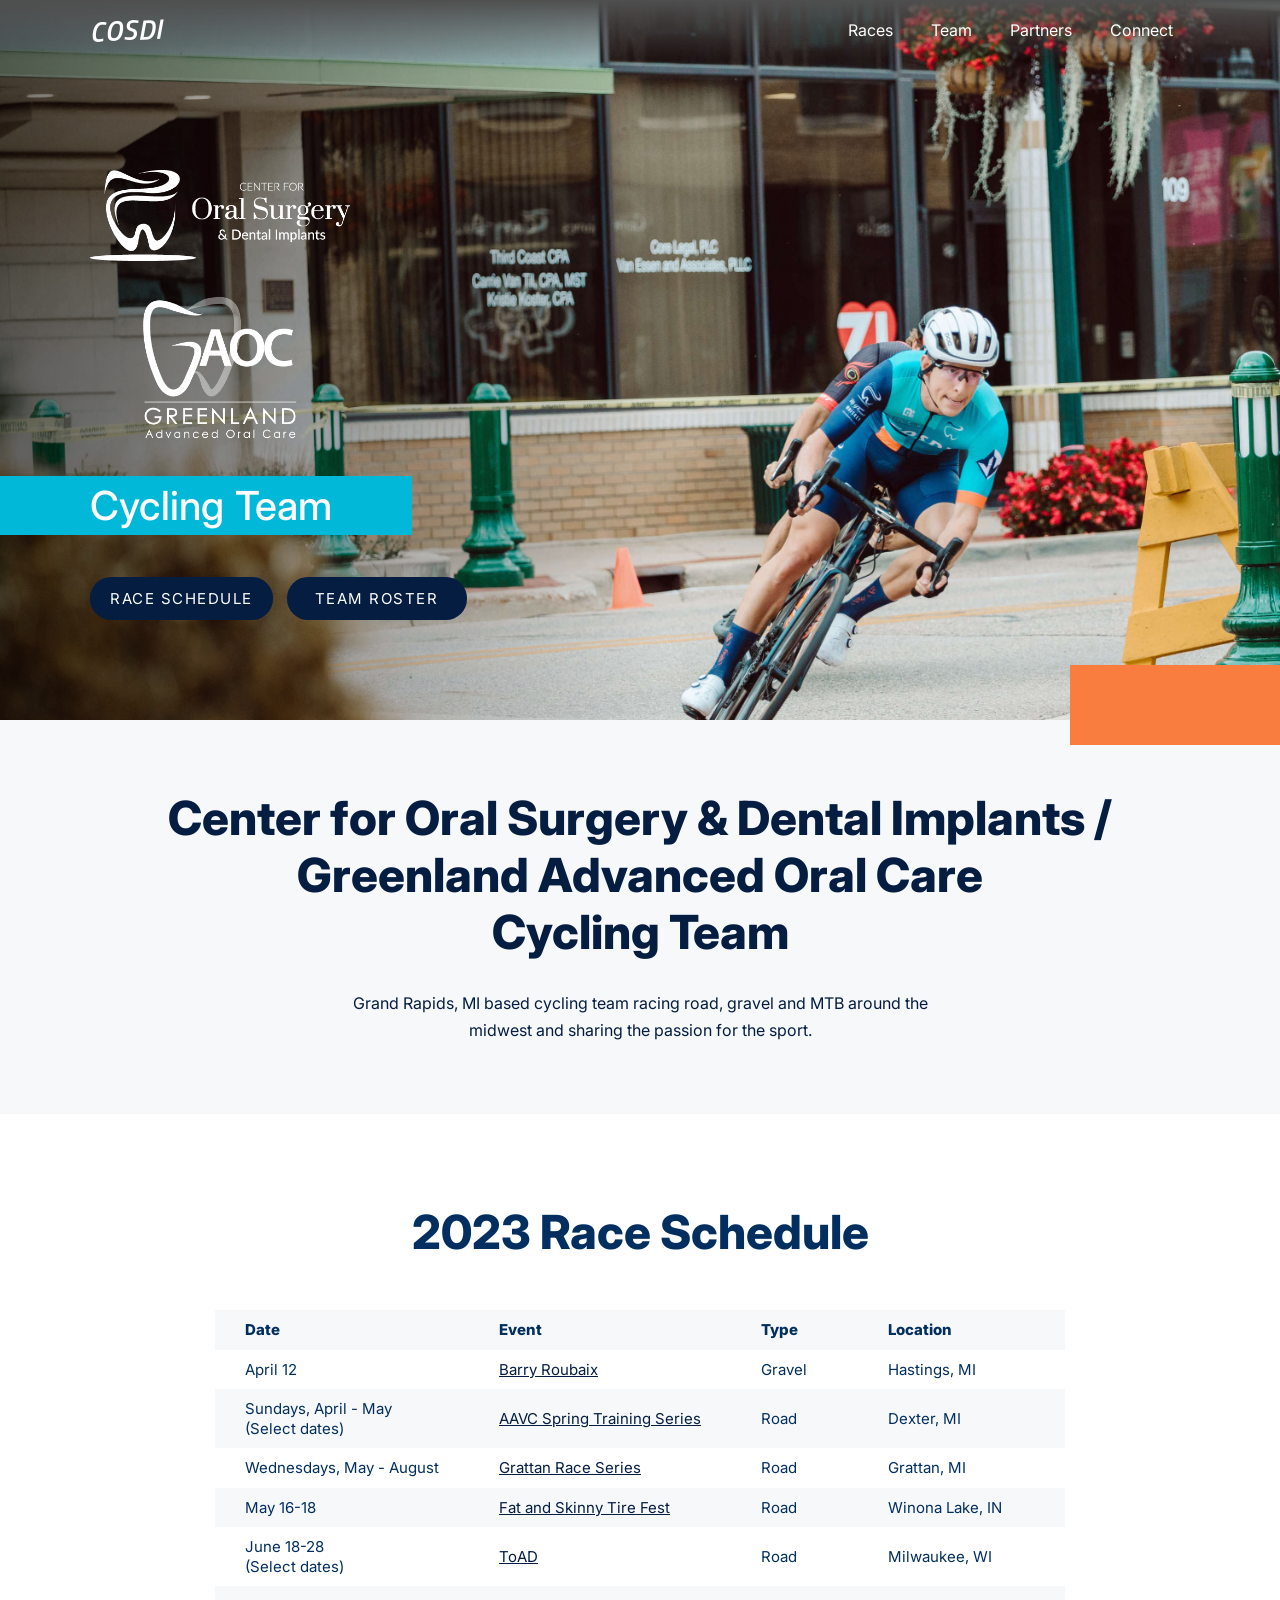
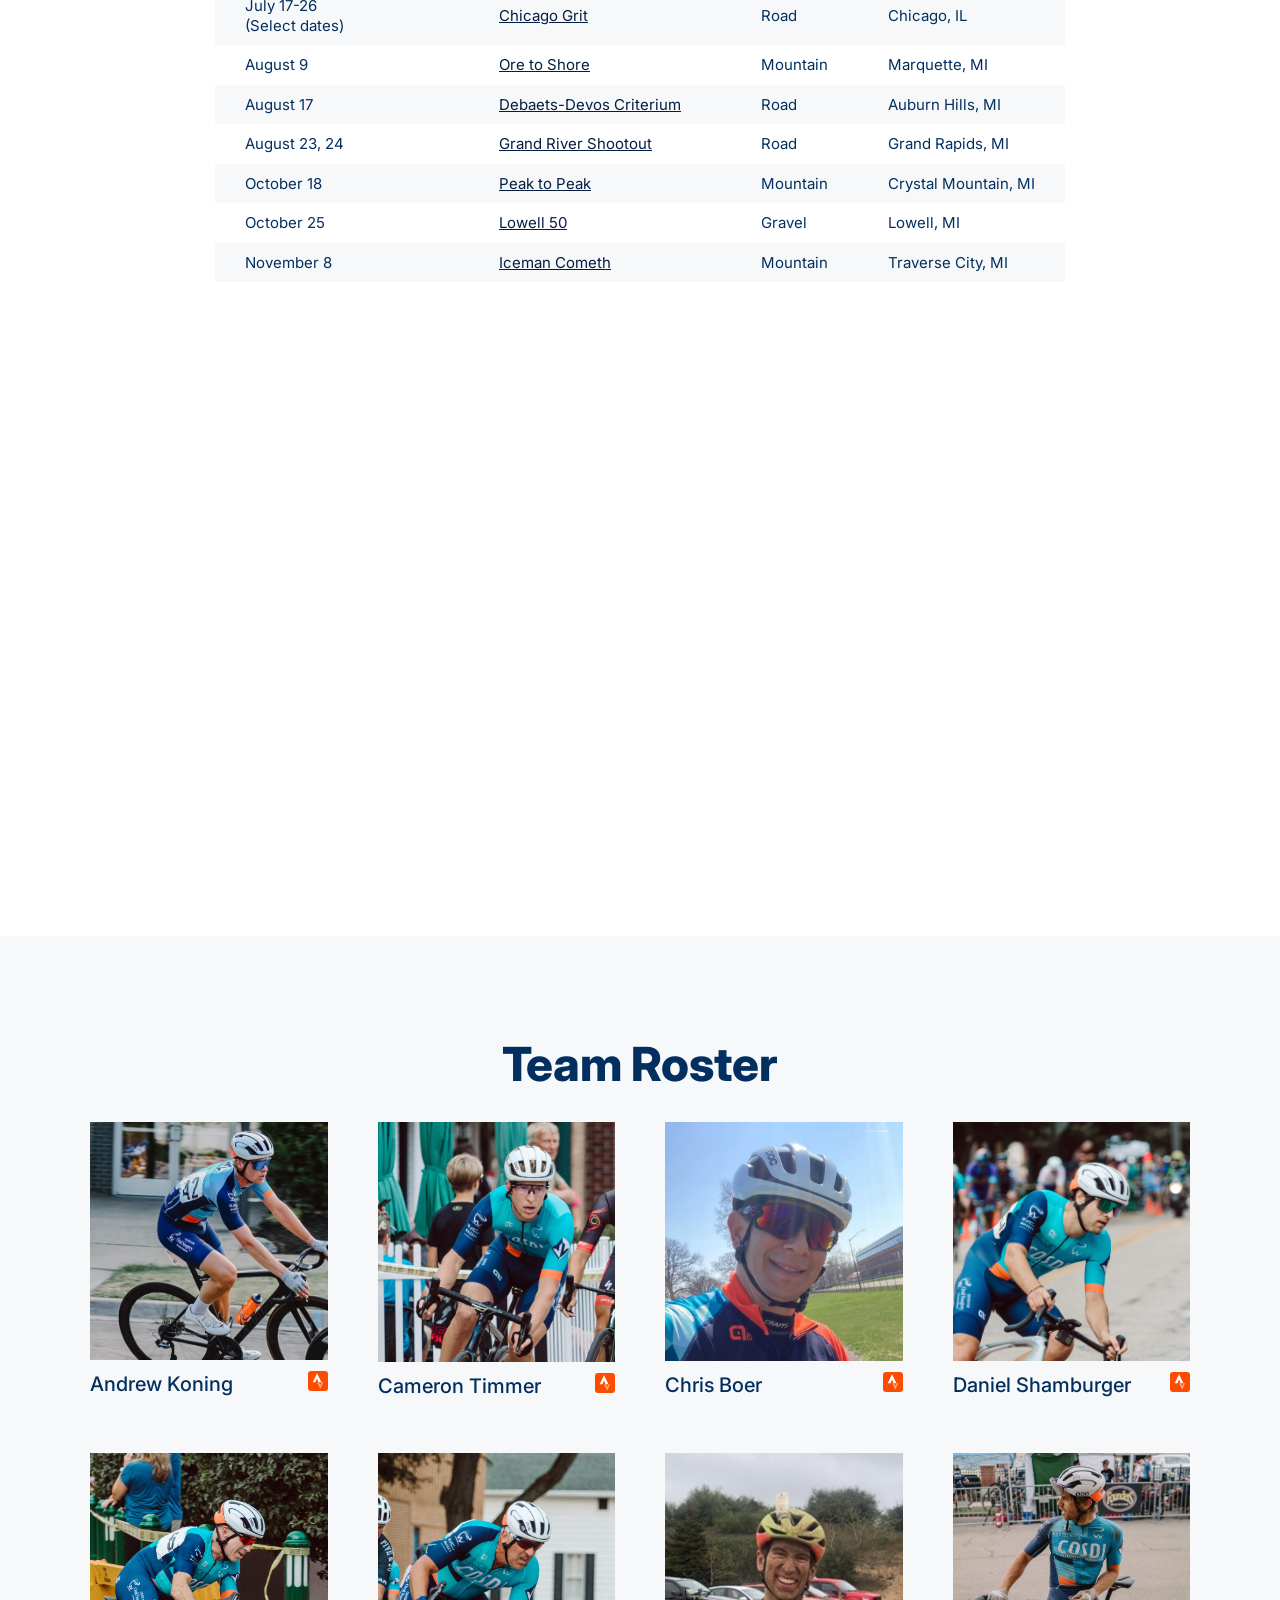
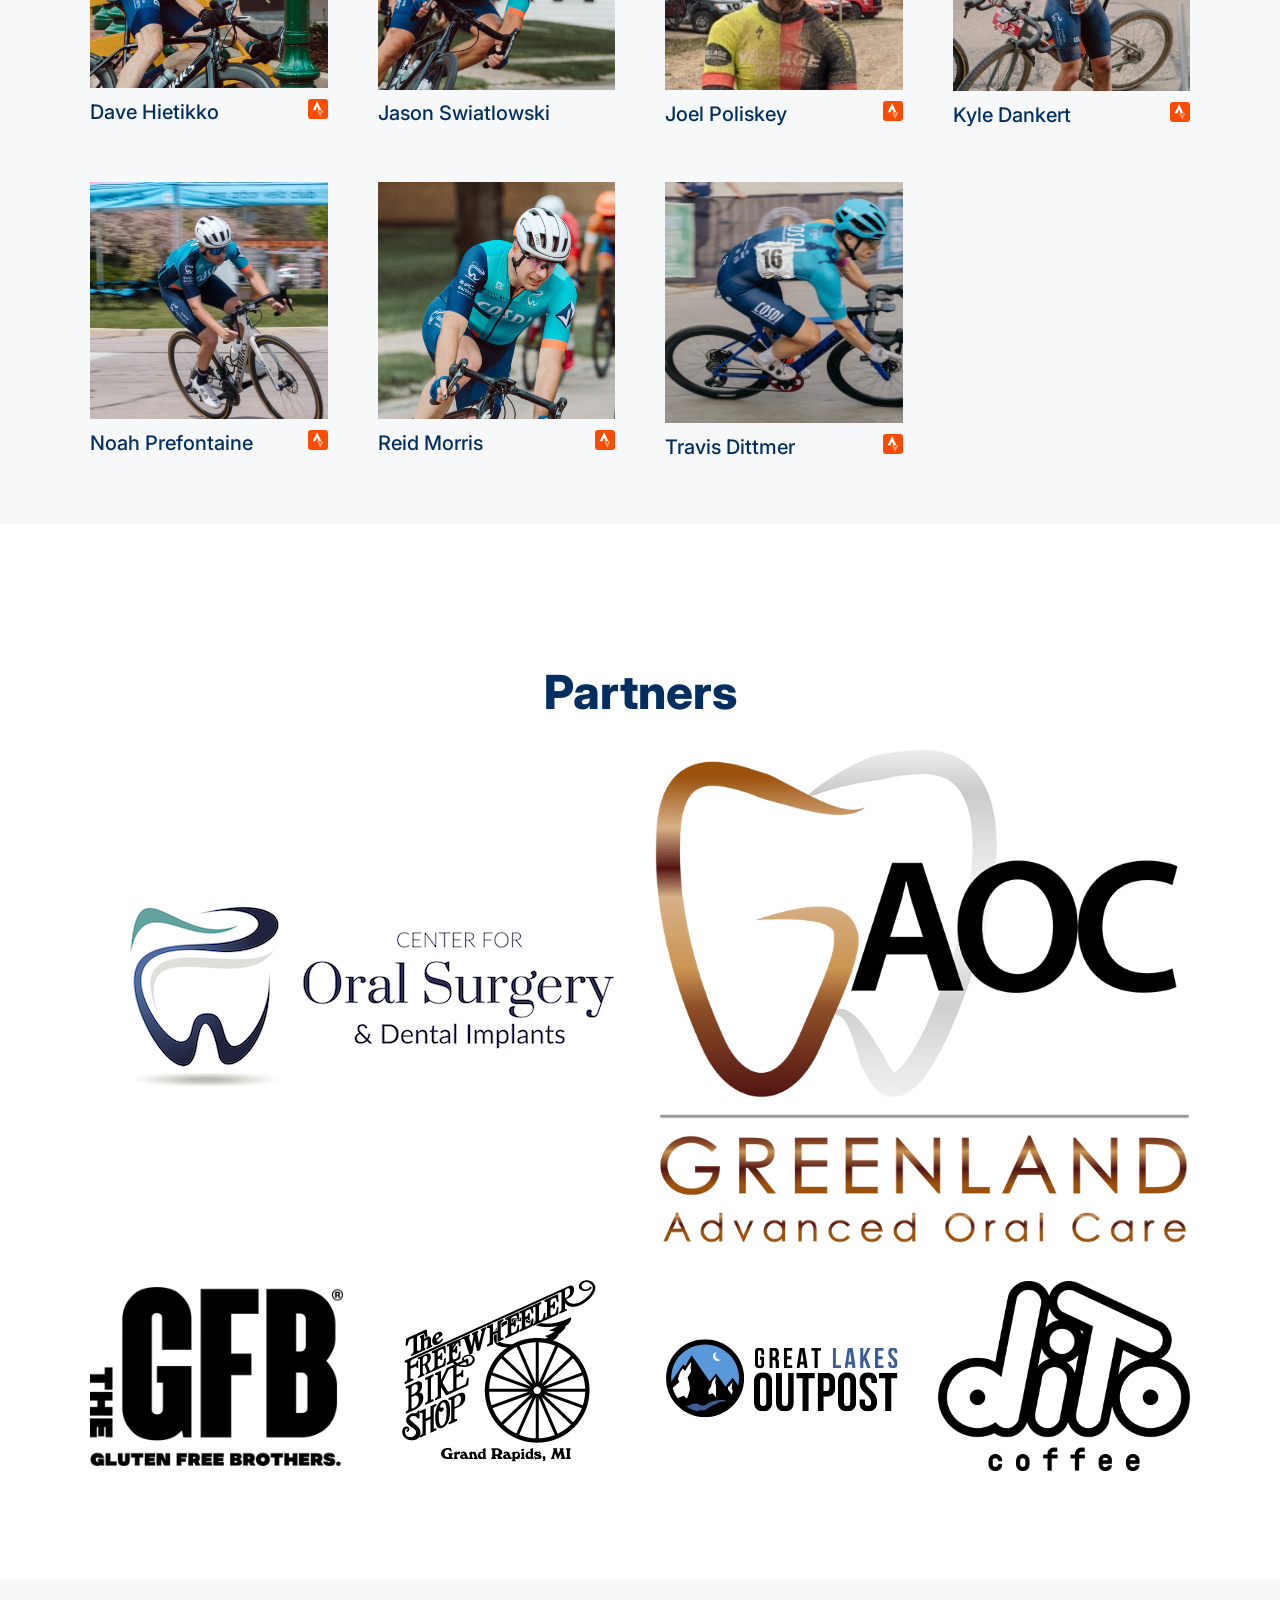
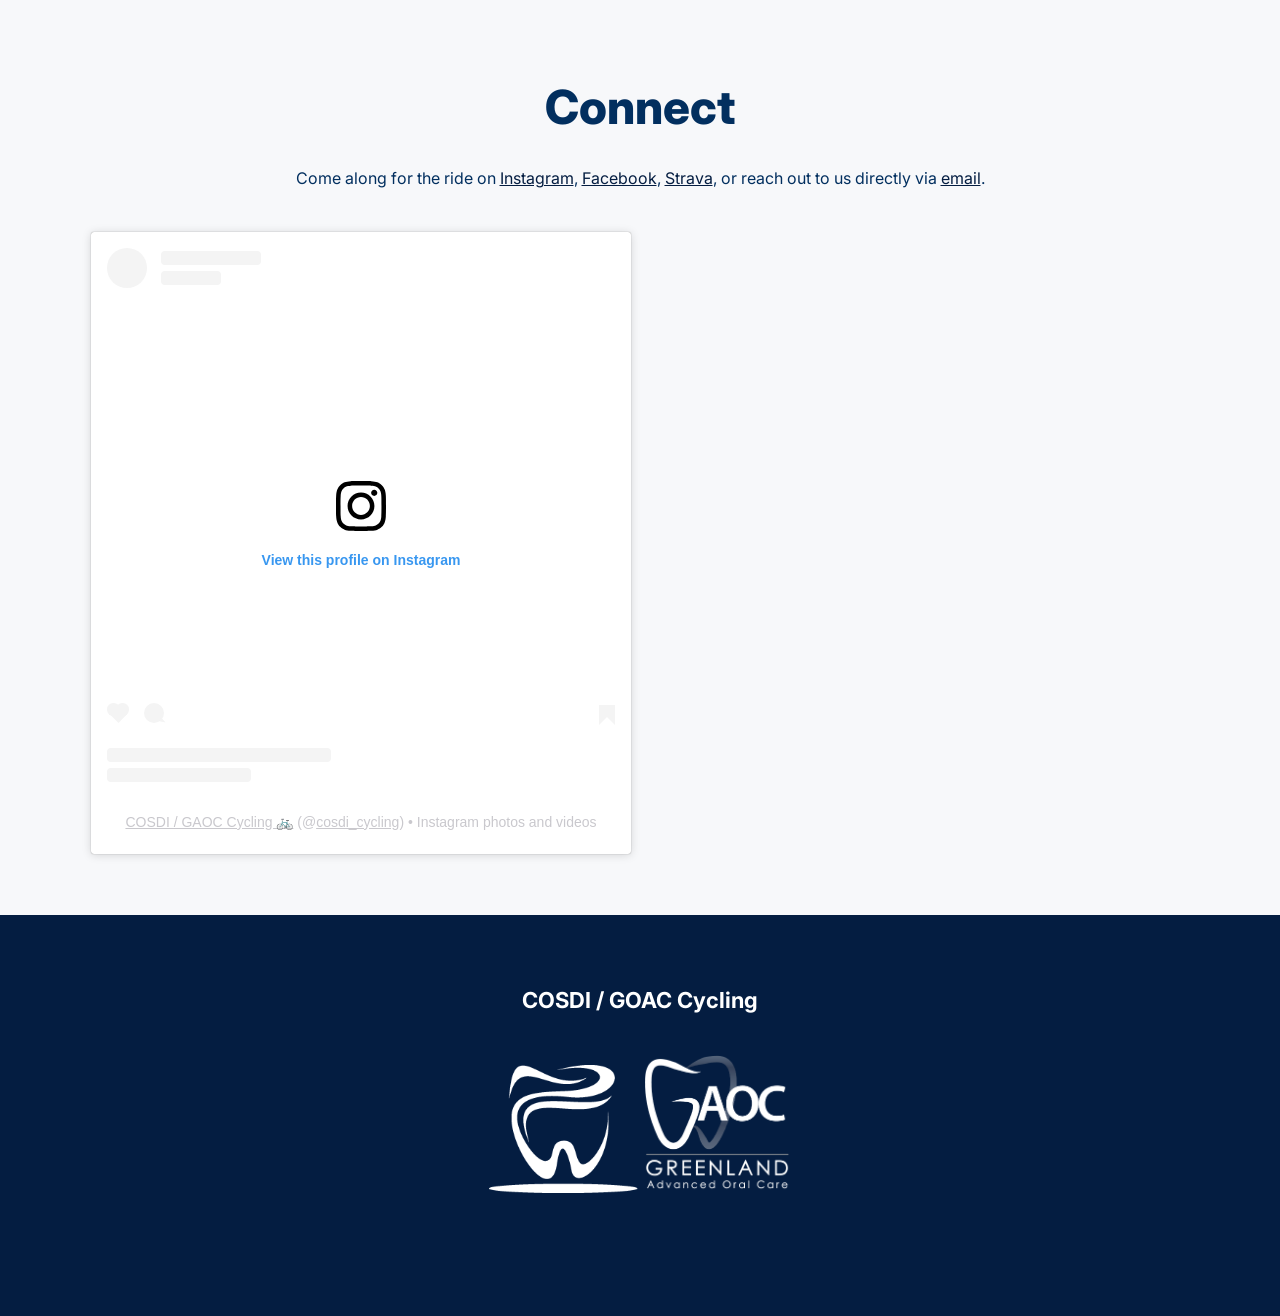
==== commit e0dc2448: "glo" ====
--- a/index.html
+++ b/index.html
@@ -370,6 +370,10 @@
 								alt="Freewheeler Bike Shop" /></a>
 					</li>
 					<li class="partner">
+						<a target="_blank" href="https://greatlakesoutpost.com/"><img src="images/Great-Lake-Outpost-logo.svg"
+								alt="Great Lakes Outpost" /></a>
+					</li>
+					<li class="partner">
 						<a target="_blank" href="https://www.madcapcoffee.com/pages/dito"><img src="images/dito_coffee_logo-black.png"
 								alt="Dito Coffee" /></a>
 					</li>
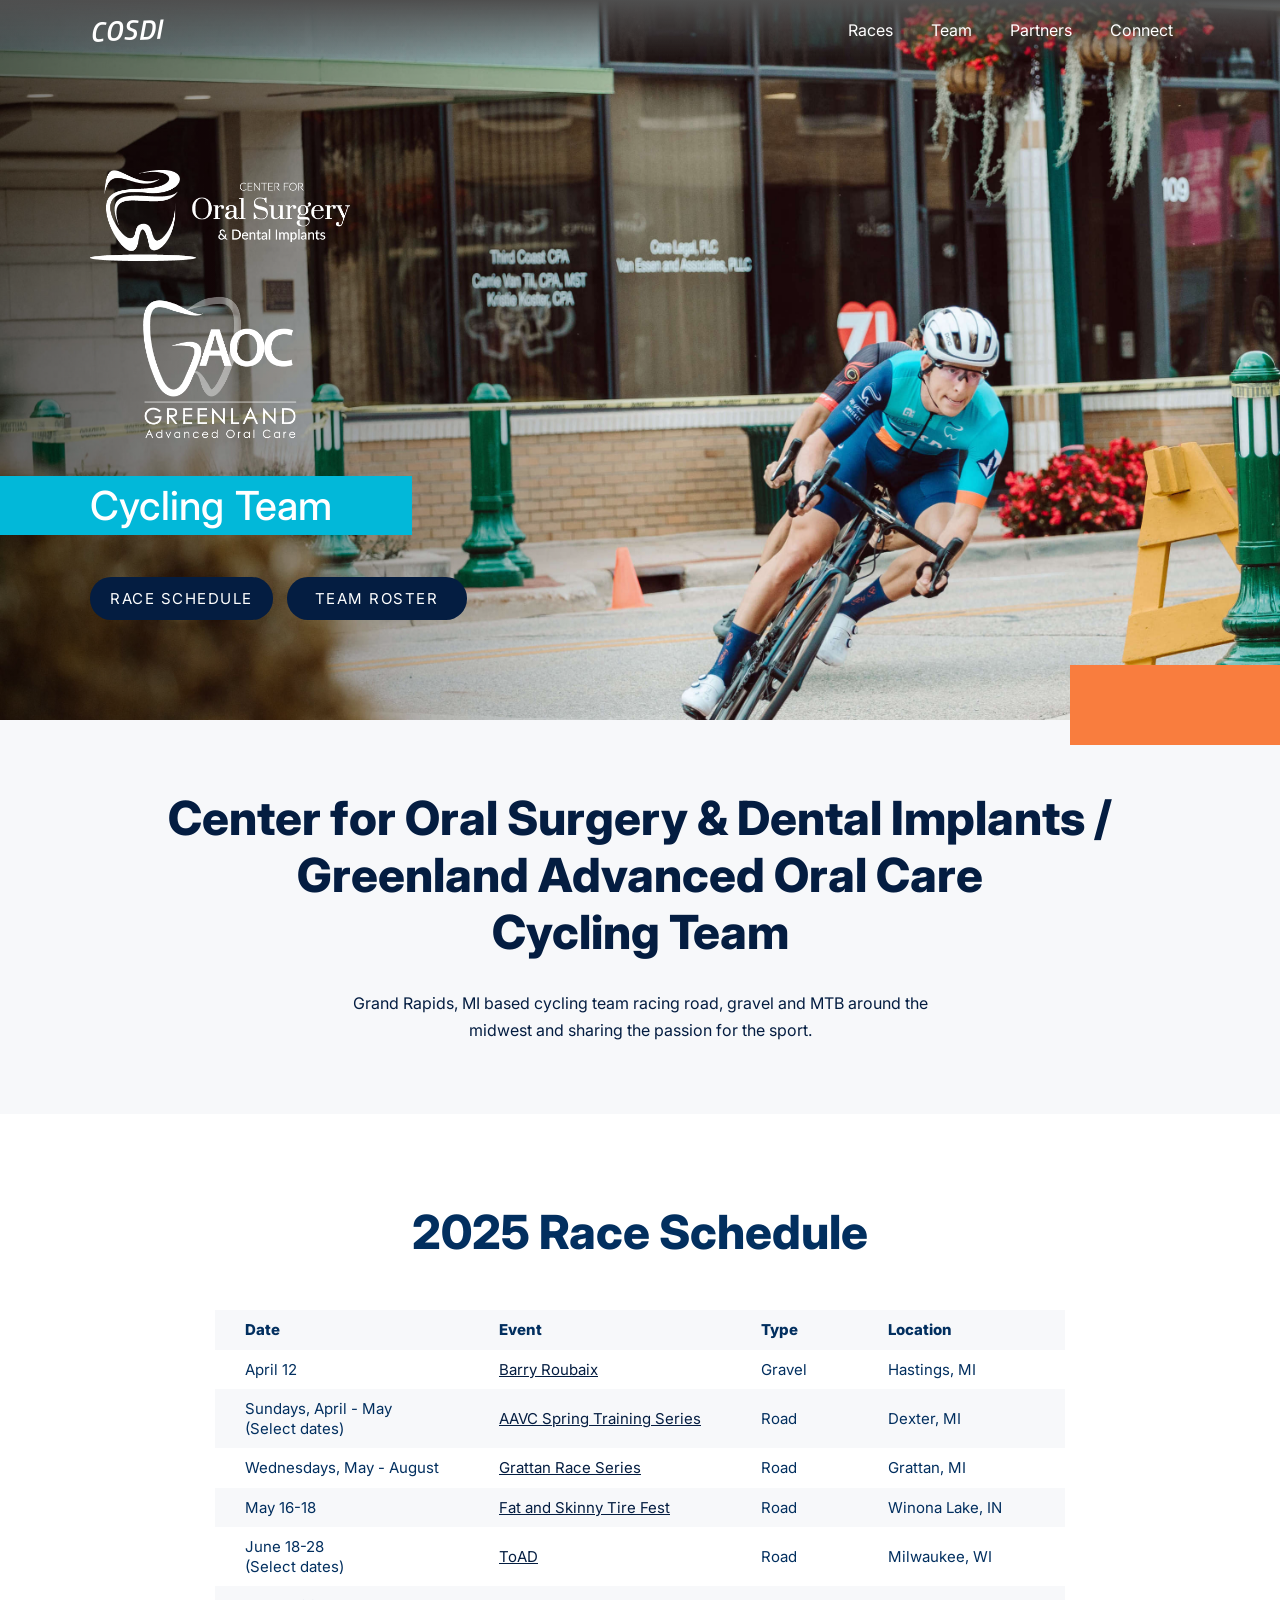
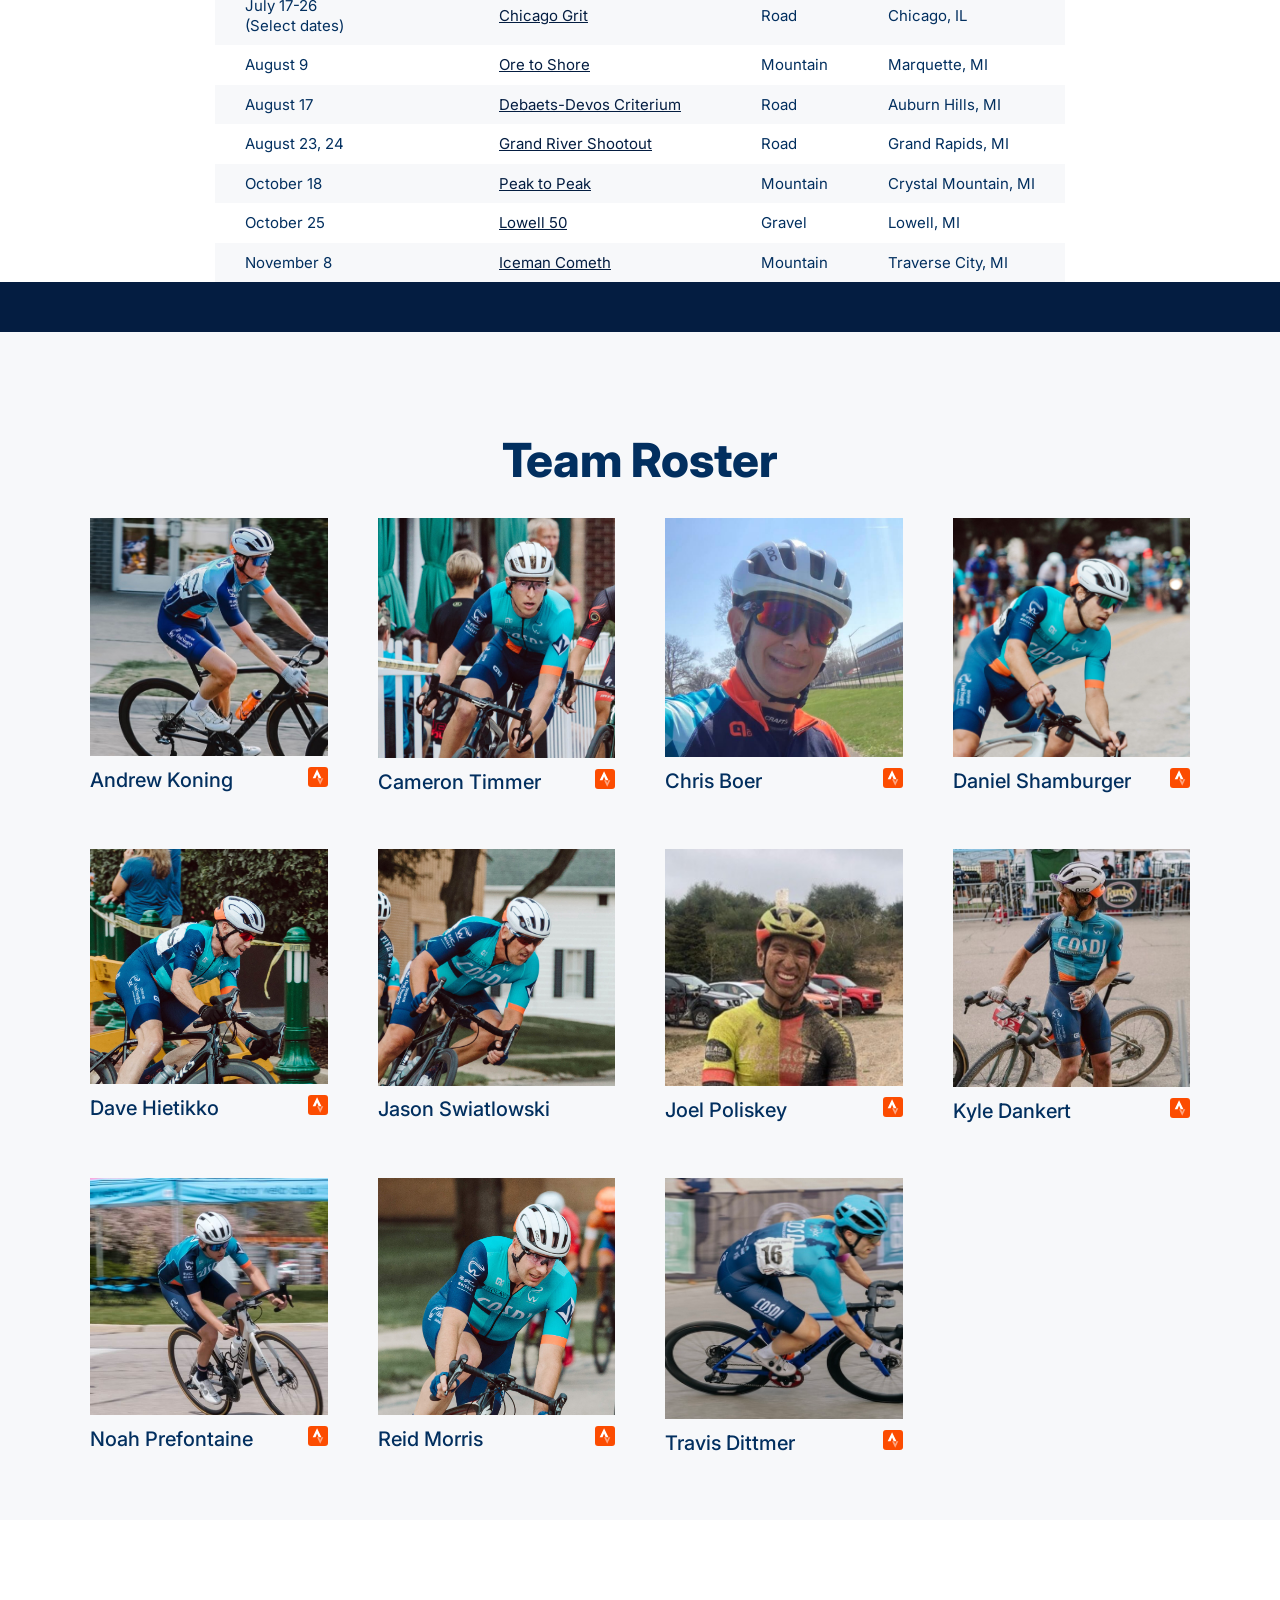
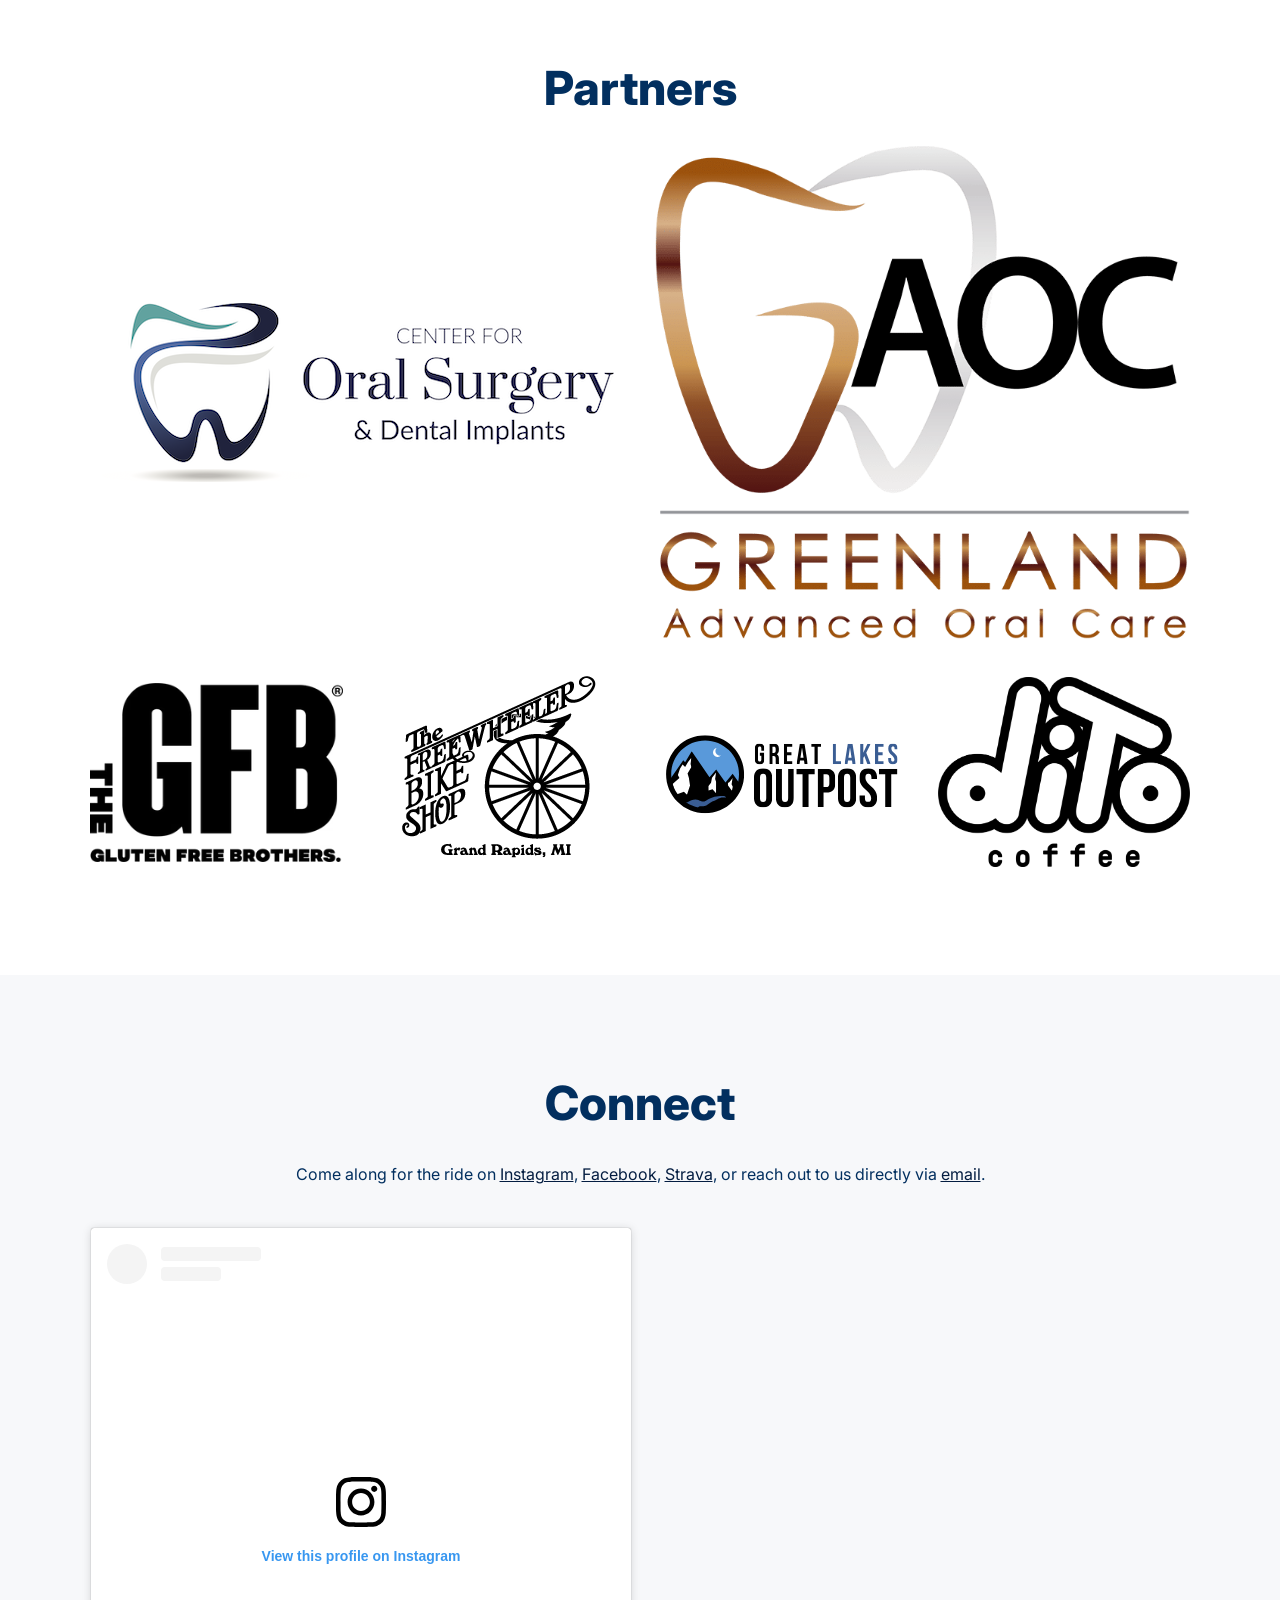
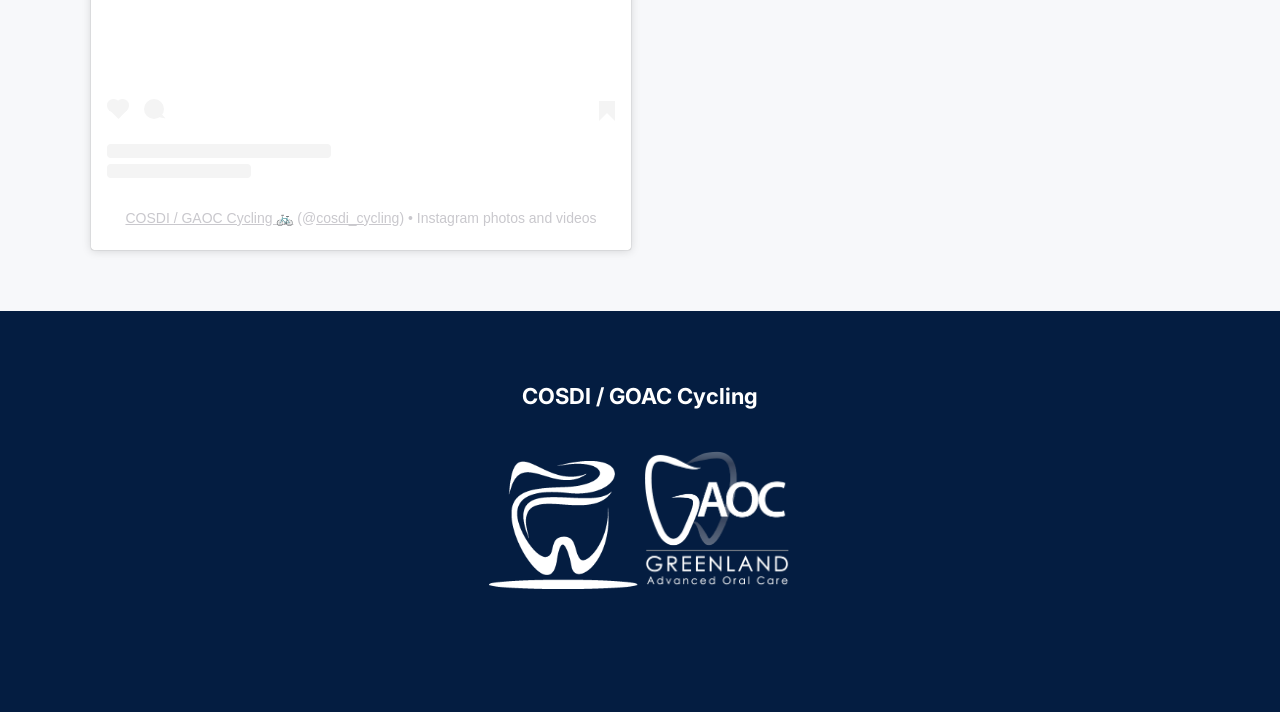
==== commit 62ad4062: "schedule update" ====
--- a/index.html
+++ b/index.html
@@ -82,7 +82,7 @@
 
 		<section id="races">
 			<div class="wrapper">
-				<h2>2023 Race Schedule</h2>
+				<h2>2025 Race Schedule</h2>
 				<table>
 					<tr>
 						<th>Date</th>
@@ -172,9 +172,9 @@
 
 				</table>
 			</div>
-			<iframe width="100%" class="race-map"
+			<!-- <iframe width="100%" class="race-map"
 				src="https://calvin.maps.arcgis.com/apps/MapJournal/index.html?appid=52bcd24855b64c36a3e9c33c1b985764" ;
-				frameborder="0" scrolling="no"></iframe>
+				frameborder="0" scrolling="no"></iframe> -->
 		</section>
 
 		<section id="team">
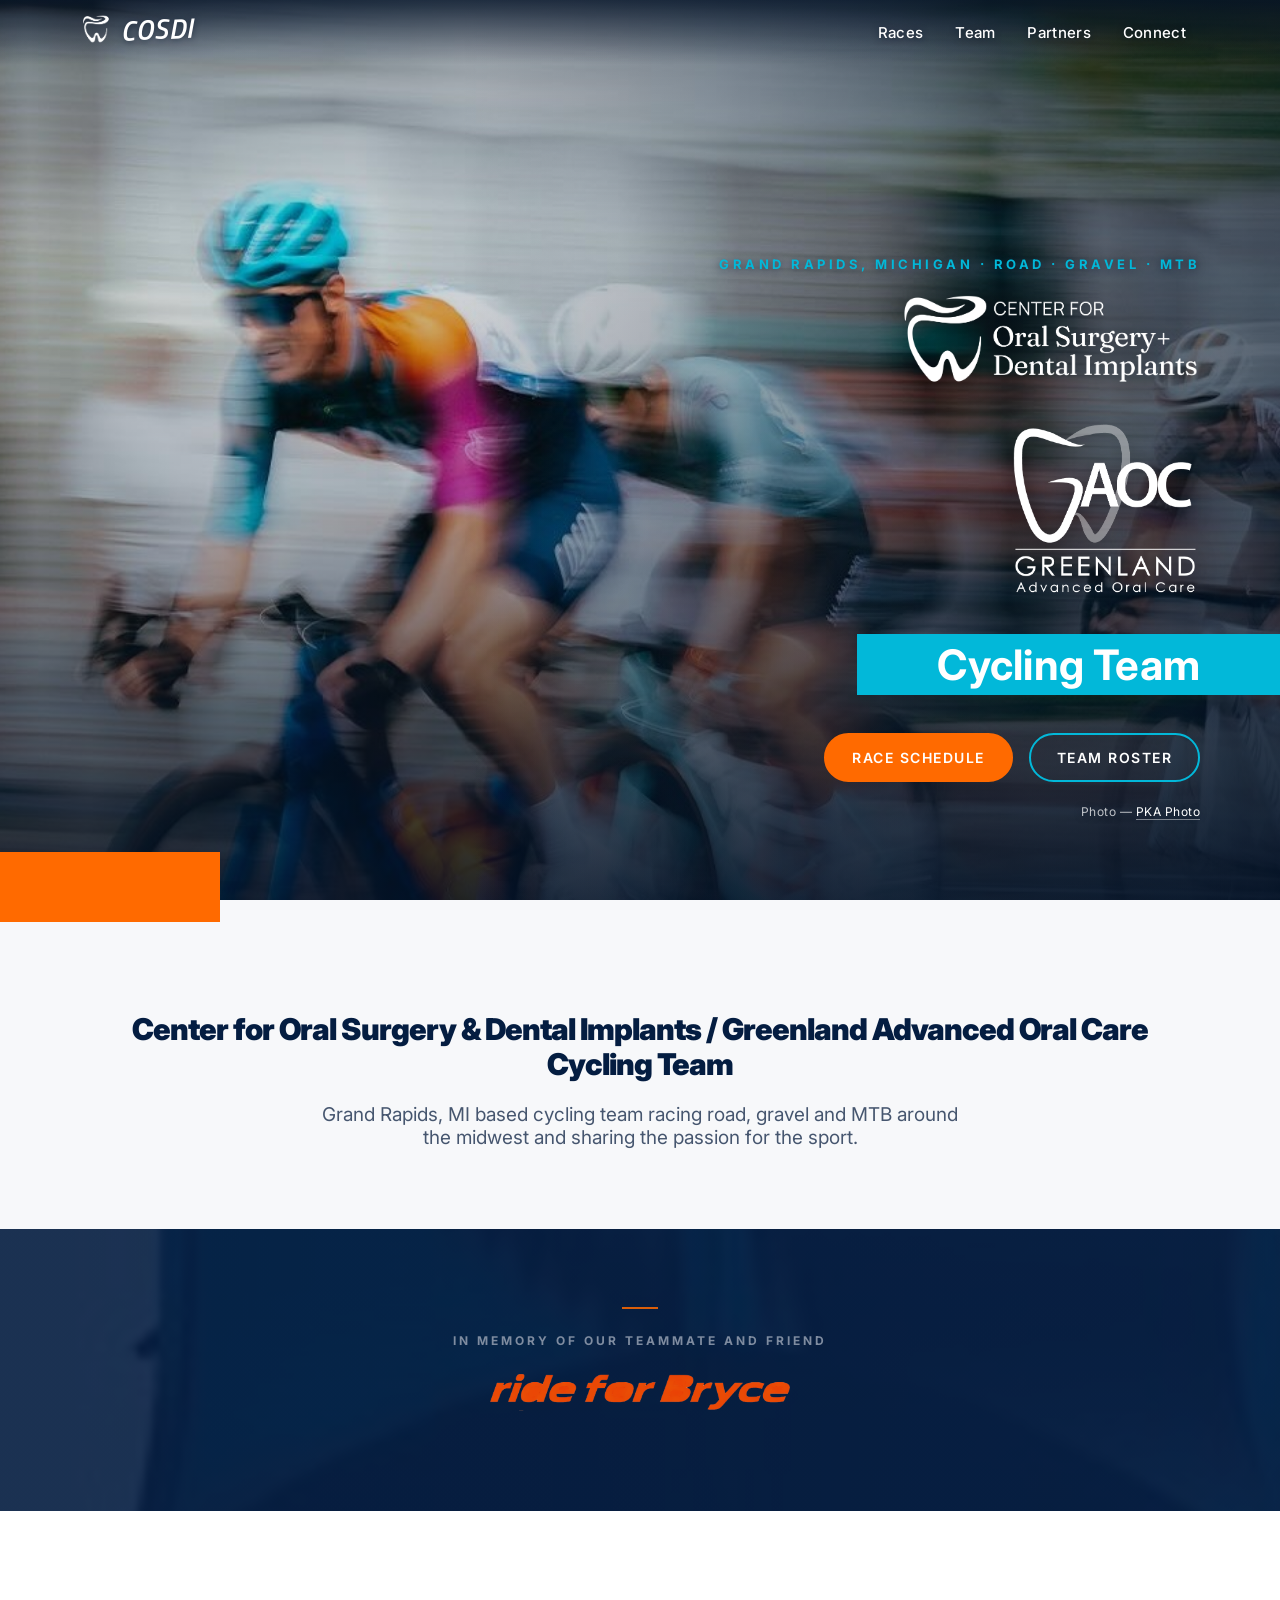
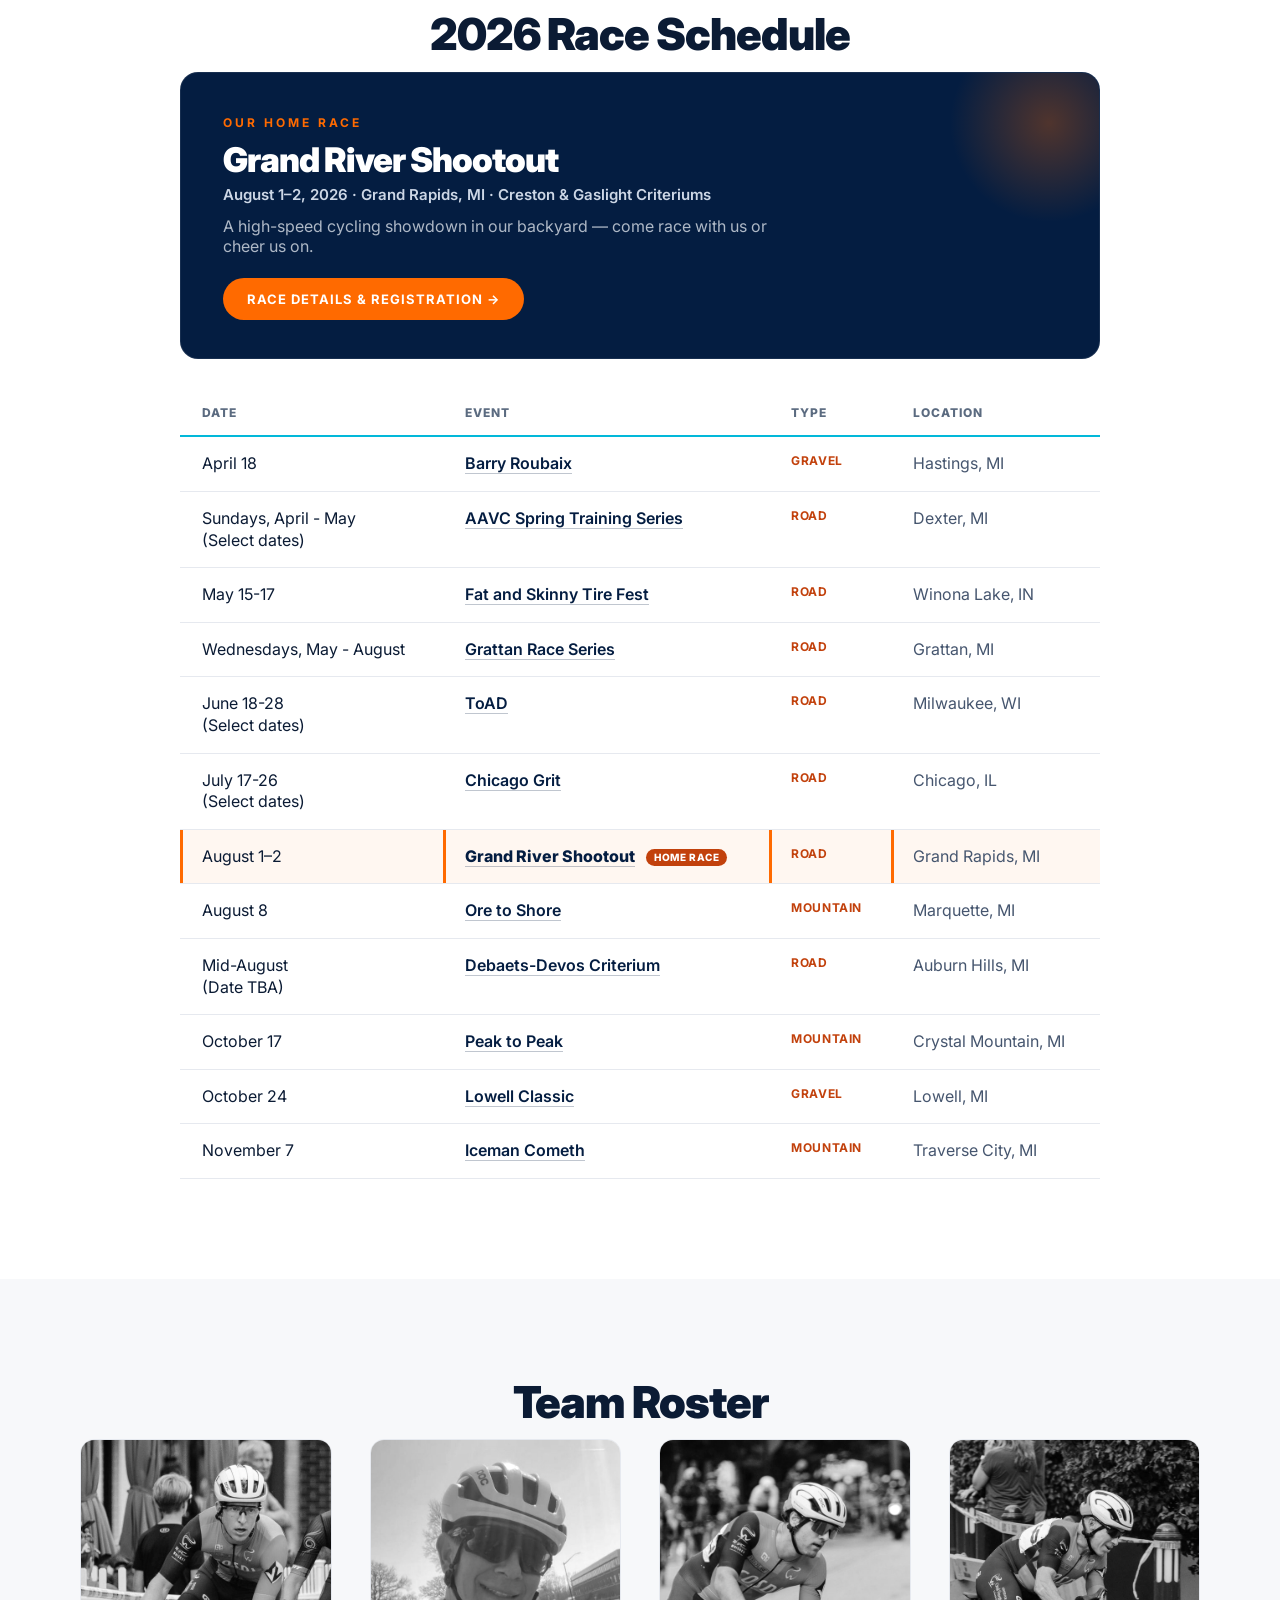
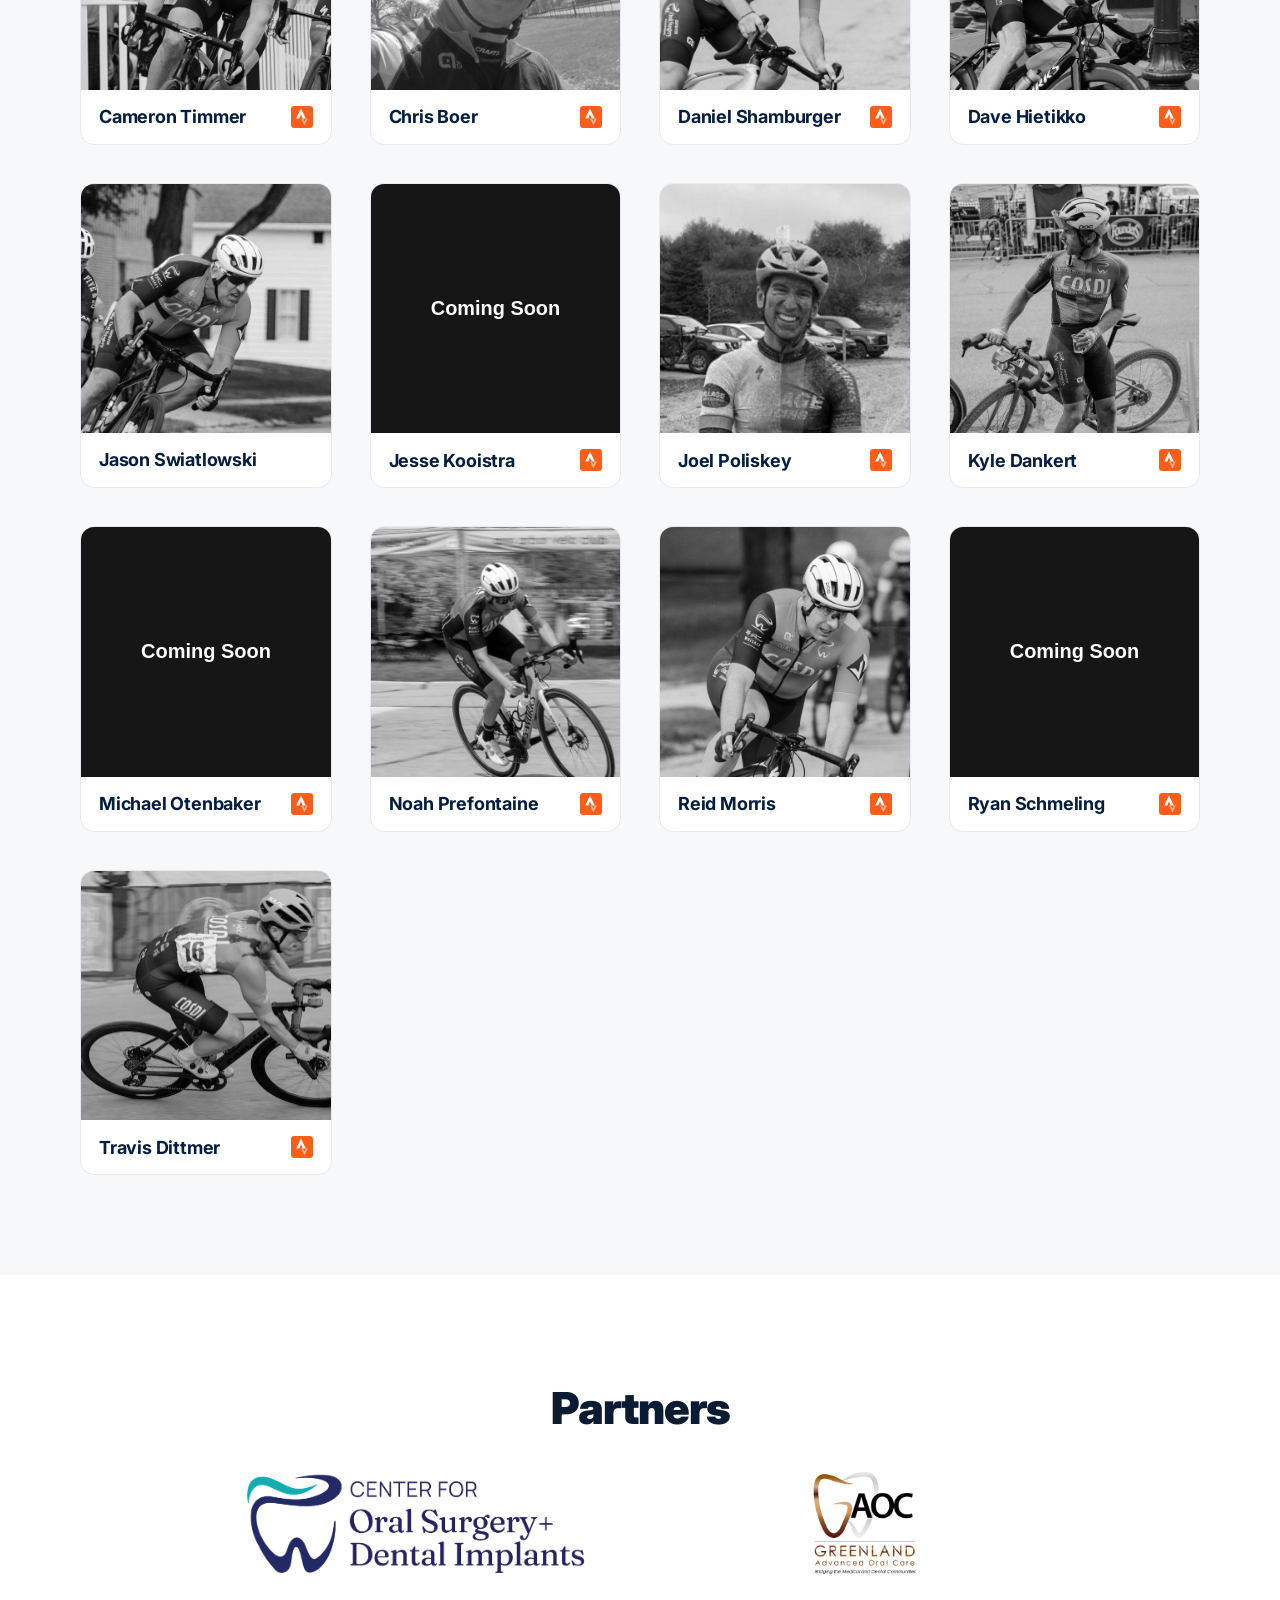
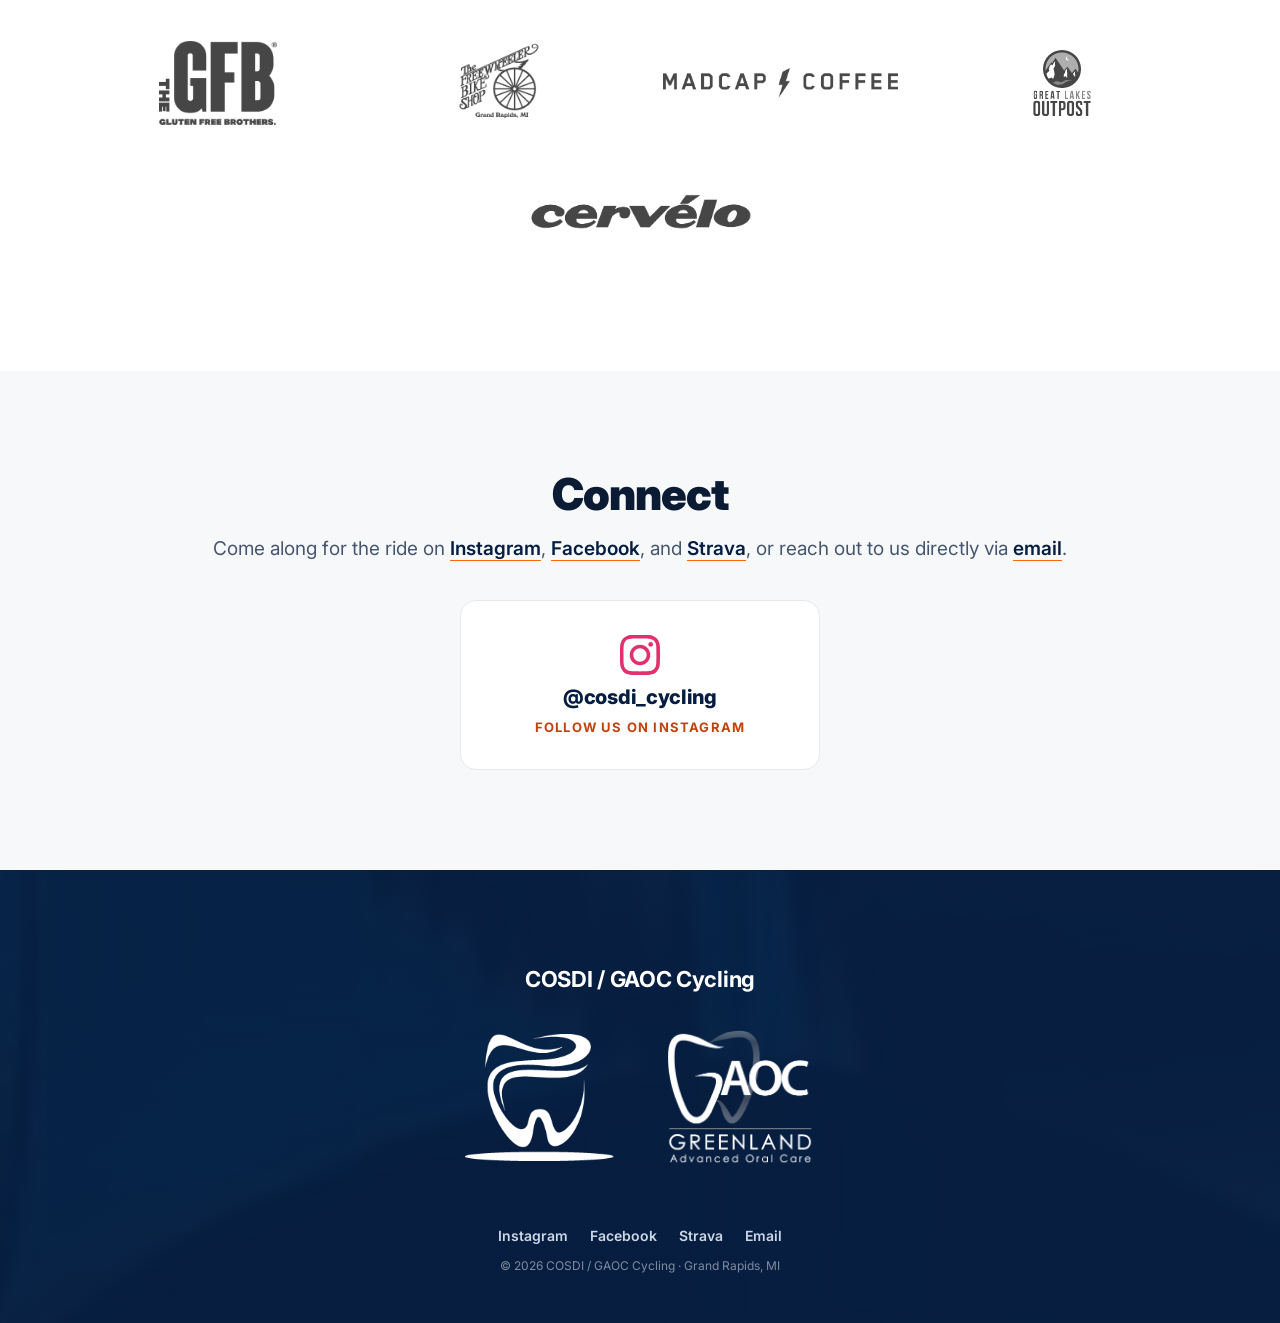
==== commit ae228bff: "add logos, textures" ====
--- a/index.html
+++ b/index.html
@@ -1,26 +1,67 @@
 <!DOCTYPE html>
 <!-- Website by Daniel Shamburger http://danielshamburger.com -->
-<html>
+<html lang="en">
 
 <head>
-	<title>COSDI / Greenland Cycling Advanced Oral Care - Grand Rapids, MI Cycling Team</title>
-	<meta charset=utf-8>
+	<meta charset="utf-8">
 	<meta name="viewport" content="width=device-width, initial-scale=1.0">
-	<link rel="stylesheet" type="text/css" href="main.css?ver=1.0.8">
+	<title>COSDI / GAOC Cycling — Grand Rapids, MI Road, Gravel &amp; MTB Team</title>
+	<meta name="description" content="COSDI / GAOC Cycling is a Grand Rapids, Michigan team racing road, gravel and mountain bikes across the Midwest. See our 2026 race schedule, roster and partners.">
+	<link rel="canonical" href="https://cosdiracing.com/">
+
+	<!-- Open Graph / social sharing -->
+	<meta property="og:type" content="website">
+	<meta property="og:site_name" content="COSDI / GAOC Cycling">
+	<meta property="og:title" content="COSDI / GAOC Cycling — Grand Rapids, MI">
+	<meta property="og:description" content="A Grand Rapids, Michigan team racing road, gravel and MTB across the Midwest. See our 2026 schedule, roster and partners.">
+	<meta property="og:url" content="https://cosdiracing.com/">
+	<meta property="og:image" content="https://cosdiracing.com/images/og-image.jpg">
+	<meta property="og:image:width" content="1200">
+	<meta property="og:image:height" content="630">
+	<meta property="og:image:alt" content="COSDI / GAOC Cycling racers at the Grand River Shootout">
+	<meta name="twitter:card" content="summary_large_image">
+	<meta name="twitter:title" content="COSDI / GAOC Cycling — Grand Rapids, MI">
+	<meta name="twitter:description" content="A Grand Rapids, Michigan team racing road, gravel and MTB across the Midwest.">
+	<meta name="twitter:image" content="https://cosdiracing.com/images/og-image.jpg">
+
+	<link rel="stylesheet" type="text/css" href="main.css?ver=1.2.0">
+	<link rel="preload" as="image" href="images/hero-grs.jpg" media="(min-width: 701px)">
+	<link rel="preload" as="image" href="images/hero-grs-mobile.jpg" media="(max-width: 700px)">
 
 	<link rel="apple-touch-icon" sizes="180x180" href="/apple-touch-icon.png">
 	<link rel="icon" type="image/png" sizes="32x32" href="/favicon-32x32.png">
 	<link rel="icon" type="image/png" sizes="16x16" href="/favicon-16x16.png">
 	<link rel="manifest" href="/site.webmanifest">
-	<link rel="mask-icon" href="/safari-pinned-tab.svg" color="#5bbad5">
-	<meta name="msapplication-TileColor" content="#da532c">
-	<meta name="theme-color" content="#ffffff">
+	<link rel="mask-icon" href="/safari-pinned-tab.svg" color="#041D41">
+	<meta name="msapplication-TileColor" content="#041D41">
+	<meta name="theme-color" content="#041D41">
 
 	<link rel="preconnect" href="https://fonts.googleapis.com">
 	<link rel="preconnect" href="https://fonts.gstatic.com" crossorigin>
 	<link
-		href="https://fonts.googleapis.com/css2?family=Instrument+Serif&family=Inter:wght@300;500;900&family=PT+Sans:ital@1&family=Titillium+Web:ital,wght@1,600&display=swap"
+		href="https://fonts.googleapis.com/css2?family=Inter:wght@500;600;700;800;900&family=Titillium+Web:ital,wght@1,600&display=swap"
 		rel="stylesheet">
+
+	<script type="application/ld+json">
+	{
+		"@context": "https://schema.org",
+		"@type": "SportsTeam",
+		"name": "COSDI / GAOC Cycling",
+		"sport": "Cycling",
+		"url": "https://cosdiracing.com/",
+		"logo": "https://cosdiracing.com/apple-touch-icon.png",
+		"email": "info@cosdiracing.com",
+		"location": {
+			"@type": "Place",
+			"address": { "@type": "PostalAddress", "addressLocality": "Grand Rapids", "addressRegion": "MI", "addressCountry": "US" }
+		},
+		"sameAs": [
+			"https://www.instagram.com/cosdi_cycling/",
+			"https://www.facebook.com/COSDIRacing/",
+			"https://www.strava.com/clubs/153569"
+		]
+	}
+	</script>
 </head>
 
 <body>
@@ -29,12 +70,13 @@
 			<div class="wrapper">
 				<div class="mobile-wrap">
 					<div class="site-heading">
-						<a href="#">
+						<a href="#hero" aria-label="COSDI / GAOC Cycling home">
+							<img class="site-mark" src="images/CenterOralSurgery_BrandMark-White-01.png" alt="" />
 							<div class="name">COSDI</div>
 							<!-- <div class="description">cycling team</div> -->
 						</a>
 					</div>
-					<button id="menu-toggle">MENU</button>
+					<button id="menu-toggle" aria-expanded="false" aria-controls="primary-nav" aria-label="Toggle navigation menu">MENU</button>
 				</div>
 				<nav id="primary-nav">
 					<ul>
@@ -50,13 +92,14 @@
 		<section class="photo-hero" id="hero">
 			<div class="wrapper">
 				<div class="hero-content">
+					<p class="hero-eyebrow">Grand Rapids, Michigan &middot; Road &middot; Gravel &middot; MTB</p>
 					<h1>
 						<span class="title-logos">
-							<a target="_blank" href="https://www.grandrapidsoralsurgery.com/">
-								<img src="images/cosdi.webp" alt="Center for Oral Surgery & Dental Implants" class="cosdi" />
+							<a target="_blank" rel="noopener noreferrer" href="https://www.grandrapidsoralsurgery.com/">
+								<img src="images/CenterOralSurgery_Horizontal-White-01.png" alt="Center for Oral Surgery & Dental Implants" class="cosdi" />
 							</a>
 							<!-- <span class="x">-</span> -->
-							<a target="_blank" href="https://greenlandaoc.com/">
+							<a target="_blank" rel="noopener noreferrer" href="https://greenlandaoc.com/">
 								<img src="images/GAOC-white.png" alt="Greenland Advanced Oral Care" class="gaoc" />
 							</a>
 						</span>
@@ -68,21 +111,38 @@
 						<a class="button" href="#races">Race Schedule</a>
 						<a class="button" href="#team">Team Roster</a>
 					</div>
+					<p class="hero-credit">Photo &mdash; <a target="_blank" rel="noopener noreferrer" href="https://www.pka-photo.com/">PKA Photo</a></p>
 				</div>
 			</div>
 		</section>
 
 		<section class="intro">
 			<div class="wrapper">
+				<img loading="lazy" class="intro-smile" src="images/smile.png" alt="" />
 				<h2>Center for Oral Surgery & Dental Implants / Greenland Advanced Oral Care <br />Cycling Team</h2>
 				<p>Grand Rapids, MI based cycling team racing road, gravel and MTB around the midwest and sharing the
 					passion for the sport.</p>
 			</div>
 		</section>
 
+		<section id="bryce">
+			<div class="wrapper">
+				<span class="bryce-accent"></span>
+				<span class="bryce-eyebrow">In memory of our teammate and friend</span>
+				<img loading="lazy" class="bryce-mark" src="images/rideForBryce.png" alt="Ride for Bryce" />
+			</div>
+		</section>
+
 		<section id="races">
 			<div class="wrapper">
-				<h2>2025 Race Schedule</h2>
+				<h2>2026 Race Schedule</h2>
+				<a class="home-race" target="_blank" rel="noopener noreferrer" href="https://www.grandrivershootout.com/">
+					<span class="home-race-eyebrow">Our Home Race</span>
+					<div class="home-race-title">Grand River Shootout</div>
+					<div class="home-race-meta">August 1&ndash;2, 2026 &middot; Grand Rapids, MI &middot; Creston &amp; Gaslight Criteriums</div>
+					<div class="home-race-tag">A high-speed cycling showdown in our backyard &mdash; come race with us or cheer us on.</div>
+					<span class="home-race-cta">Race Details &amp; Registration &rarr;</span>
+				</a>
 				<table>
 					<tr>
 						<th>Date</th>
@@ -91,81 +151,81 @@
 						<th>Location</th>
 					</tr>
 					<tr>
-						<td>April 12</td>
-						<td><a target="_blank" href="https://barry-roubaix.com/">Barry Roubaix</a></td>
+						<td>April 18</td>
+						<td><a target="_blank" rel="noopener noreferrer" href="https://barry-roubaix.com/">Barry Roubaix</a></td>
 						<td>Gravel</td>
 						<td>Hastings, MI</td>
 					</tr>
 					<tr>
 						<td>Sundays, April - May<br />(Select dates)</td>
-						<td><a target="_blank" href="https://www.annarborveloclub.org/sts-home">AAVC Spring Training
+						<td><a target="_blank" rel="noopener noreferrer" href="https://www.annarborveloclub.org/sts-home">AAVC Spring Training
 								Series</a></td>
 						<td>Road</td>
 						<td>Dexter, MI</td>
 					</tr>
 					<tr>
-						<td>Wednesdays, May - August</td>
-						<td><a target="_blank" href="https://www.facebook.com/grattanraceseries/">Grattan Race
-								Series</a></td>
-						<td>Road</td>
-						<td>Grattan, MI</td>
-					</tr>
-					<tr>
-						<td>May 16-18</td>
-						<td><a target="_blank"
+						<td>May 15-17</td>
+						<td><a target="_blank" rel="noopener noreferrer"
 								href="https://kcvcycling.org/events/fat-skinny-tire-fest/?from=domain">Fat and Skinny
 								Tire Fest</a></td>
 						<td>Road</td>
 						<td>Winona Lake, IN</td>
 					</tr>
 					<tr>
+						<td>Wednesdays, May - August</td>
+						<td><a target="_blank" rel="noopener noreferrer" href="https://www.facebook.com/grattanraceseries/">Grattan Race
+								Series</a></td>
+						<td>Road</td>
+						<td>Grattan, MI</td>
+					</tr>
+					<tr>
 						<td>June 18-28<br />(Select dates)</td>
-						<td><a target="_blank" href="https://www.tourofamericasdairyland.com/">ToAD</a></td>
+						<td><a target="_blank" rel="noopener noreferrer" href="https://www.tourofamericasdairyland.com/">ToAD</a></td>
 						<td>Road</td>
 						<td>Milwaukee, WI</td>
 					</tr>
 					<tr>
 						<td>July 17-26<br />(Select dates)</td>
-						<td><a target="_blank" href="https://intelligentsiacup.com/">Chicago Grit</a></td>
+						<td><a target="_blank" rel="noopener noreferrer" href="https://intelligentsiacup.com/">Chicago Grit</a></td>
 						<td>Road</td>
 						<td>Chicago, IL</td>
 					</tr>
-					<tr>
-						<td>August 9</td>
-						<td><a target="_blank" href="http://www.oretoshore.com/">Ore to Shore</a></td>
+					<tr class="home-row">
+						<td>August 1&ndash;2</td>
+						<td><a target="_blank" rel="noopener noreferrer"
+								href="https://www.grandrivershootout.com/">Grand River Shootout</a> <span class="home-tag">Home Race</span></td>
+						<td>Road</td>
+						<td>Grand Rapids, MI</td>
+					</tr>
+					<tr>
+						<td>August 8</td>
+						<td><a target="_blank" rel="noopener noreferrer" href="https://www.oretoshore.com/">Ore to Shore</a></td>
 						<td>Mountain</td>
 						<td>Marquette, MI</td>
 					</tr>
 					<tr>
-						<td>August 17</td>
-						<td><a target="_blank"
+						<td>Mid-August<br />(Date TBA)</td>
+						<td><a target="_blank" rel="noopener noreferrer"
 								href="https://cadieuxbicycleclub.com/race/debaets-devos-pro-am-bicycle-race/">Debaets-Devos
 								Criterium</a></td>
 						<td>Road</td>
 						<td>Auburn Hills, MI</td>
 					</tr>
 					<tr>
-						<td>August 23, 24</td>
-						<td><a target="_blank"
-								href="https://grandrivershootout.com/">Grand River Shootout</a></td>
-						<td>Road</td>
-						<td>Grand Rapids, MI</td>
-					</tr>
-					<tr>
-						<td>October 18</td>
-						<td><a target="_blank" href="https://www.endomanpromotions.com/peak-2-peak">Peak to Peak</a></td>
+						<td>October 17</td>
+						<td><a target="_blank" rel="noopener noreferrer" href="https://www.endomanpromotions.com/peak-2-peak">Peak to Peak</a></td>
 						<td>Mountain</td>
 						<td>Crystal Mountain, MI</td>
 					</tr>
 					<tr>
-						<td>October 25</td>
-						<td><a target="_blank" href="https://www.thelowell50.com/index.html">Lowell 50</a></td>
+						<td>October 24</td>
+						<td><a target="_blank" rel="noopener noreferrer" href="https://lowellclassic.com/">Lowell Classic</a></td>
 						<td>Gravel</td>
 						<td>Lowell, MI</td>
 					</tr>
 					<tr>
-						<td>November 8</td>
-						<td><a target="_blank" href="https://www.iceman.com/">Iceman Cometh</a></td>
+						<td>November 7</td>
+						<td><a target="_blank" rel="noopener noreferrer" href="https://www.iceman.com/">Iceman Cometh</a></td>
 						<td>Mountain</td>
 						<td>Traverse City, MI</td>
 					</tr>
@@ -182,22 +242,7 @@
 				<h2>Team Roster</h2>
 				<ul>
 					<li class="rider">
-						<img src="images/andrew.jpg" alt="Profile Photo" />
-						<div class="rider-name">
-						<h3>Andrew Koning</h3>
-						<a class="strava-link" href="https://www.strava.com/athletes/2488766">
-							<svg xmlns="http://www.w3.org/2000/svg"
-							aria-label="Strava" role="img"
-							viewBox="0 0 512 512"><rect
-							width="512" height="512"
-							rx="15%"
-							fill="#fc4c01"/><path fill="#ffffff" d="M120 288L232 56l112 232h-72l-40-96-40 96z"/><path fill="#fda580" d="M280 288l32 72 32-72h48l-80 168-80-168z"/></svg>
-						</a>
-						</div>
-						<!-- <div class="category">Category? Something clever?</div> -->
-					</li>
-					<li class="rider">
-						<img src="images/cam.jpg" alt="Profile Photo" />
+						<img loading="lazy" src="images/cam.jpg" alt="Cameron Timmer" />
 						<div class="rider-name">
 						<h3>Cameron Timmer</h3>
 						<a class="strava-link" href="https://www.strava.com/athletes/13977">
@@ -212,7 +257,7 @@
 						<!-- <div class="category">Category? Something clever?</div> -->
 					</li>
 					<li class="rider">
-						<img src="images/chris.jpg" alt="Profile Photo" />
+						<img loading="lazy" src="images/chris.jpg" alt="Chris Boer" />
 						<div class="rider-name">
 						<h3>Chris Boer</h3>
 						<a class="strava-link" href="https://www.strava.com/athletes/1052920">
@@ -227,7 +272,7 @@
 						<!-- <div class="category">Category? Something clever?</div> -->
 					</li>
 					<li class="rider">
-						<img src="images/dan.jpg" alt="Profile Photo" />
+						<img loading="lazy" src="images/dan.jpg" alt="Daniel Shamburger" />
 						<div class="rider-name">
 						<h3>Daniel Shamburger</h3>
 						<a class="strava-link" href="https://www.strava.com/athletes/2136969">
@@ -242,7 +287,7 @@
 						<!-- <div class="category">Category? Something clever?</div> -->
 					</li>
 					<li class="rider">
-						<img src="images/dave.jpg" alt="Profile Photo" />
+						<img loading="lazy" src="images/dave.jpg" alt="Dave Hietikko" />
 						<div class="rider-name">
 						<h3>Dave Hietikko</h3>
 						<a class="strava-link" href="https://www.strava.com/athletes/44441321">
@@ -257,7 +302,7 @@
 						<!-- <div class="category">Category? Something clever?</div> -->
 					</li>
 					<li class="rider">
-						<img src="images/jason.jpg" alt="Profile Photo" />
+						<img loading="lazy" src="images/jason.jpg" alt="Jason Swiatlowski" />
 						<div class="rider-name">
 						<h3>Jason Swiatlowski</h3>
 						<!-- <a class="strava-link" href="">
@@ -272,7 +317,21 @@
 						<!-- <div class="category">Category? Something clever?</div> -->
 					</li>
 					<li class="rider">
-						<img src="images/joel.jpg" alt="Profile Photo" />
+						<img loading="lazy" src="images/coming-soon.svg" alt="" />
+						<div class="rider-name">
+						<h3>Jesse Kooistra</h3>
+						<a class="strava-link" href="https://www.strava.com/athletes/559696">
+							<svg xmlns="http://www.w3.org/2000/svg"
+							aria-label="Strava" role="img"
+							viewBox="0 0 512 512"><rect
+							width="512" height="512"
+							rx="15%"
+							fill="#fc4c01"/><path fill="#ffffff" d="M120 288L232 56l112 232h-72l-40-96-40 96z"/><path fill="#fda580" d="M280 288l32 72 32-72h48l-80 168-80-168z"/></svg>
+						</a>
+						</div>
+					</li>
+					<li class="rider">
+						<img loading="lazy" src="images/joel.jpg" alt="Joel Poliskey" />
 						<div class="rider-name">
 						<h3>Joel Poliskey</h3>
 						<a class="strava-link" href="https://www.strava.com/athletes/12473609">
@@ -287,7 +346,7 @@
 						<!-- <div class="category">Category? Something clever?</div> -->
 					</li>
 					<li class="rider">
-						<img src="images/kyle.jpg" alt="Profile Photo" />
+						<img loading="lazy" src="images/kyle.jpg" alt="Kyle Dankert" />
 						<div class="rider-name">
 						<h3>Kyle Dankert</h3>
 						<a class="strava-link" href="https://www.strava.com/athletes/28906466">
@@ -302,7 +361,21 @@
 						<!-- <div class="category">Category? Something clever?</div> -->
 					</li>
 					<li class="rider">
-						<img src="images/noah1.jpg" alt="Profile Photo" />
+						<img loading="lazy" src="images/coming-soon.svg" alt="" />
+						<div class="rider-name">
+						<h3>Michael Otenbaker</h3>
+						<a class="strava-link" href="https://www.strava.com/athletes/9310311">
+							<svg xmlns="http://www.w3.org/2000/svg"
+							aria-label="Strava" role="img"
+							viewBox="0 0 512 512"><rect
+							width="512" height="512"
+							rx="15%"
+							fill="#fc4c01"/><path fill="#ffffff" d="M120 288L232 56l112 232h-72l-40-96-40 96z"/><path fill="#fda580" d="M280 288l32 72 32-72h48l-80 168-80-168z"/></svg>
+						</a>
+						</div>
+					</li>
+					<li class="rider">
+						<img loading="lazy" src="images/noah1.jpg" alt="Noah Prefontaine" />
 						<div class="rider-name">
 						<h3>Noah Prefontaine</h3>
 						<a class="strava-link" href="https://www.strava.com/athletes/8742884">
@@ -317,7 +390,7 @@
 						<!-- <div class="category">Category? Something clever?</div> -->
 					</li>
 					<li class="rider">
-						<img src="images/reid.jpg" alt="Profile Photo" />
+						<img loading="lazy" src="images/reid.jpg" alt="Reid Morris" />
 						<div class="rider-name">
 						<h3>Reid Morris</h3>
 						<a class="strava-link" href="https://www.strava.com/athletes/1094536">
@@ -332,7 +405,22 @@
 						<!-- <div class="category">Category? Something clever?</div> -->
 					</li>
 					<li class="rider">
-						<img src="images/travis.jpg" alt="Profile Photo" />
+						<img loading="lazy" src="images/coming-soon.svg" alt="Ryan Schmeling" />
+						<div class="rider-name">
+						<h3>Ryan Schmeling</h3>
+						<a class="strava-link" href="https://www.strava.com/athletes/14065921">
+							<svg xmlns="http://www.w3.org/2000/svg"
+							aria-label="Strava" role="img"
+							viewBox="0 0 512 512"><rect
+							width="512" height="512"
+							rx="15%"
+							fill="#fc4c01"/><path fill="#ffffff" d="M120 288L232 56l112 232h-72l-40-96-40 96z"/><path fill="#fda580" d="M280 288l32 72 32-72h48l-80 168-80-168z"/></svg>
+						</a>
+						</div>
+						<!-- <div class="category">Category? Something clever?</div> -->
+					</li>
+					<li class="rider">
+						<img loading="lazy" src="images/travis.jpg" alt="Travis Dittmer" />
 						<div class="rider-name">
 						<h3>Travis Dittmer</h3>
 						<a class="strava-link" href="https://www.strava.com/athletes/4833960">
@@ -355,27 +443,31 @@
 				<h2>Partners</h2>
 				<ul>
 					<li class="partner title">
-						<a target="_blank" href="http://grandrapidsoralsurgery.com/"><img src="images/cosdi.png"
+						<a target="_blank" rel="noopener noreferrer" href="https://www.grandrapidsoralsurgery.com/"><img loading="lazy" src="images/CenterOralSurgery_Horizontal-01.png"
 								alt="Grand Rapids Center for Oral Surgery and Dental Implants" /></a>
 					</li>
 					<li class="partner title">
-						<a target="_blank" href="https://greenlandaoc.com/"><img src="images/GAOC.webp" alt="Greenland Advanced Oral Care" /></a>
+						<a target="_blank" rel="noopener noreferrer" href="https://greenlandaoc.com/"><img loading="lazy" src="images/GAOC-full.png" alt="Greenland Advanced Oral Care" /></a>
 					</li>
 					<li class="partner">
-						<a target="_blank" href="https://theglutenfreebar.com/"><img src="images/gfb.png"
+						<a target="_blank" rel="noopener noreferrer" href="https://theglutenfreebar.com/"><img loading="lazy" src="images/gfb.png"
 								alt="The Gluten Free Bar" /></a>
 					</li>
 					<li class="partner">
-						<a target="_blank" href="https://www.freewheelerbikeshop.com/"><img src="images/freewheeler.gif"
+						<a target="_blank" rel="noopener noreferrer" href="https://www.freewheelerbikeshop.com/"><img loading="lazy" src="images/freewheeler.gif"
 								alt="Freewheeler Bike Shop" /></a>
 					</li>
 					<li class="partner">
-						<a target="_blank" href="https://greatlakesoutpost.com/"><img src="images/Great-Lake-Outpost-logo.svg"
+						<a target="_blank" rel="noopener noreferrer" href="https://www.madcapcoffee.com/"><img loading="lazy" src="images/madcap-coffee.png"
+								alt="Madcap Coffee" /></a>
+					</li>
+					<li class="partner">
+						<a target="_blank" rel="noopener noreferrer" href="https://greatlakespaddleboards.com/"><img loading="lazy" src="images/glo.svg"
 								alt="Great Lakes Outpost" /></a>
 					</li>
 					<li class="partner">
-						<a target="_blank" href="https://www.madcapcoffee.com/pages/dito"><img src="images/dito_coffee_logo-black.png"
-								alt="Dito Coffee" /></a>
+						<a target="_blank" rel="noopener noreferrer" href="https://www.cervelo.com/en-US"><img loading="lazy" src="images/Cervelo.png"
+								alt="Cervélo" /></a>
 					</li>
 				</ul>
 			</div>
@@ -383,30 +475,42 @@
 		<section id="connect">
 			<div class="wrapper">
 				<h2>Connect</h2>
-				<p>Come along for the ride on <a href="https://www.instagram.com/cosdi_cycling/">Instagram</a>, <a href="https://www.facebook.com/COSDIRacing/">Facebook</a>, <a href="">Strava</a>, or reach out to us directly via <a
+				<p>Come along for the ride on <a target="_blank" rel="noopener noreferrer" href="https://www.instagram.com/cosdi_cycling/">Instagram</a>, <a target="_blank" rel="noopener noreferrer" href="https://www.facebook.com/COSDIRacing/">Facebook</a>, and <a target="_blank" rel="noopener noreferrer" href="https://www.strava.com/clubs/153569">Strava</a>, or reach out to us directly via <a
 						href="mailto:info@cosdiracing.com">email</a>.</p>
 				<div class="instagram-embed">
-					<blockquote class="instagram-media" data-instgrm-permalink="https://www.instagram.com/cosdi_cycling/?utm_source=ig_embed&amp;utm_campaign=loading" data-instgrm-version="14" style=" background:#FFF; border:0; border-radius:3px; box-shadow:0 0 1px 0 rgba(0,0,0,0.5),0 1px 10px 0 rgba(0,0,0,0.15); margin: 1px; max-width:540px; min-width:326px; padding:0; width:99.375%; width:-webkit-calc(100% - 2px); width:calc(100% - 2px);"><div style="padding:16px;"> <a href="https://www.instagram.com/cosdi_velolaw_cycling/?utm_source=ig_embed&amp;utm_campaign=loading" style=" background:#FFFFFF; line-height:0; padding:0 0; text-align:center; text-decoration:none; width:100%;" target="_blank"> <div style=" display: flex; flex-direction: row; align-items: center;"> <div style="background-color: #F4F4F4; border-radius: 50%; flex-grow: 0; height: 40px; margin-right: 14px; width: 40px;"></div> <div style="display: flex; flex-direction: column; flex-grow: 1; justify-content: center;"> <div style=" background-color: #F4F4F4; border-radius: 4px; flex-grow: 0; height: 14px; margin-bottom: 6px; width: 100px;"></div> <div style=" background-color: #F4F4F4; border-radius: 4px; flex-grow: 0; height: 14px; width: 60px;"></div></div></div><div style="padding: 19% 0;"></div> <div style="display:block; height:50px; margin:0 auto 12px; width:50px;"><svg width="50px" height="50px" viewBox="0 0 60 60" version="1.1" xmlns="https://www.w3.org/2000/svg" xmlns:xlink="https://www.w3.org/1999/xlink"><g stroke="none" stroke-width="1" fill="none" fill-rule="evenodd"><g transform="translate(-511.000000, -20.000000)" fill="#000000"><g><path d="M556.869,30.41 C554.814,30.41 553.148,32.076 553.148,34.131 C553.148,36.186 554.814,37.852 556.869,37.852 C558.924,37.852 560.59,36.186 560.59,34.131 C560.59,32.076 558.924,30.41 556.869,30.41 M541,60.657 C535.114,60.657 530.342,55.887 530.342,50 C530.342,44.114 535.114,39.342 541,39.342 C546.887,39.342 551.658,44.114 551.658,50 C551.658,55.887 546.887,60.657 541,60.657 M541,33.886 C532.1,33.886 524.886,41.1 524.886,50 C524.886,58.899 532.1,66.113 541,66.113 C549.9,66.113 557.115,58.899 557.115,50 C557.115,41.1 549.9,33.886 541,33.886 M565.378,62.101 C565.244,65.022 564.756,66.606 564.346,67.663 C563.803,69.06 563.154,70.057 562.106,71.106 C561.058,72.155 560.06,72.803 558.662,73.347 C557.607,73.757 556.021,74.244 553.102,74.378 C549.944,74.521 548.997,74.552 541,74.552 C533.003,74.552 532.056,74.521 528.898,74.378 C525.979,74.244 524.393,73.757 523.338,73.347 C521.94,72.803 520.942,72.155 519.894,71.106 C518.846,70.057 518.197,69.06 517.654,67.663 C517.244,66.606 516.755,65.022 516.623,62.101 C516.479,58.943 516.448,57.996 516.448,50 C516.448,42.003 516.479,41.056 516.623,37.899 C516.755,34.978 517.244,33.391 517.654,32.338 C518.197,30.938 518.846,29.942 519.894,28.894 C520.942,27.846 521.94,27.196 523.338,26.654 C524.393,26.244 525.979,25.756 528.898,25.623 C532.057,25.479 533.004,25.448 541,25.448 C548.997,25.448 549.943,25.479 553.102,25.623 C556.021,25.756 557.607,26.244 558.662,26.654 C560.06,27.196 561.058,27.846 562.106,28.894 C563.154,29.942 563.803,30.938 564.346,32.338 C564.756,33.391 565.244,34.978 565.378,37.899 C565.522,41.056 565.552,42.003 565.552,50 C565.552,57.996 565.522,58.943 565.378,62.101 M570.82,37.631 C570.674,34.438 570.167,32.258 569.425,30.349 C568.659,28.377 567.633,26.702 565.965,25.035 C564.297,23.368 562.623,22.342 560.652,21.575 C558.743,20.834 556.562,20.326 553.369,20.18 C550.169,20.033 549.148,20 541,20 C532.853,20 531.831,20.033 528.631,20.18 C525.438,20.326 523.257,20.834 521.349,21.575 C519.376,22.342 517.703,23.368 516.035,25.035 C514.368,26.702 513.342,28.377 512.574,30.349 C511.834,32.258 511.326,34.438 511.181,37.631 C511.035,40.831 511,41.851 511,50 C511,58.147 511.035,59.17 511.181,62.369 C511.326,65.562 511.834,67.743 512.574,69.651 C513.342,71.625 514.368,73.296 516.035,74.965 C517.703,76.634 519.376,77.658 521.349,78.425 C523.257,79.167 525.438,79.673 528.631,79.82 C531.831,79.965 532.853,80.001 541,80.001 C549.148,80.001 550.169,79.965 553.369,79.82 C556.562,79.673 558.743,79.167 560.652,78.425 C562.623,77.658 564.297,76.634 565.965,74.965 C567.633,73.296 568.659,71.625 569.425,69.651 C570.167,67.743 570.674,65.562 570.82,62.369 C570.966,59.17 571,58.147 571,50 C571,41.851 570.966,40.831 570.82,37.631"></path></g></g></g></svg></div><div style="padding-top: 8px;"> <div style=" color:#3897f0; font-family:Arial,sans-serif; font-size:14px; font-style:normal; font-weight:550; line-height:18px;">View this profile on Instagram</div></div><div style="padding: 12.5% 0;"></div> <div style="display: flex; flex-direction: row; margin-bottom: 14px; align-items: center;"><div> <div style="background-color: #F4F4F4; border-radius: 50%; height: 12.5px; width: 12.5px; transform: translateX(0px) translateY(7px);"></div> <div style="background-color: #F4F4F4; height: 12.5px; transform: rotate(-45deg) translateX(3px) translateY(1px); width: 12.5px; flex-grow: 0; margin-right: 14px; margin-left: 2px;"></div> <div style="background-color: #F4F4F4; border-radius: 50%; height: 12.5px; width: 12.5px; transform: translateX(9px) translateY(-18px);"></div></div><div style="margin-left: 8px;"> <div style=" background-color: #F4F4F4; border-radius: 50%; flex-grow: 0; height: 20px; width: 20px;"></div> <div style=" width: 0; height: 0; border-top: 2px solid transparent; border-left: 6px solid #f4f4f4; border-bottom: 2px solid transparent; transform: translateX(16px) translateY(-4px) rotate(30deg)"></div></div><div style="margin-left: auto;"> <div style=" width: 0px; border-top: 8px solid #F4F4F4; border-right: 8px solid transparent; transform: translateY(16px);"></div> <div style=" background-color: #F4F4F4; flex-grow: 0; height: 12px; width: 16px; transform: translateY(-4px);"></div> <div style=" width: 0; height: 0; border-top: 8px solid #F4F4F4; border-left: 8px solid transparent; transform: translateY(-4px) translateX(8px);"></div></div></div> <div style="display: flex; flex-direction: column; flex-grow: 1; justify-content: center; margin-bottom: 24px;"> <div style=" background-color: #F4F4F4; border-radius: 4px; flex-grow: 0; height: 14px; margin-bottom: 6px; width: 224px;"></div> <div style=" background-color: #F4F4F4; border-radius: 4px; flex-grow: 0; height: 14px; width: 144px;"></div></div></a><p style=" color:#c9c8cd; font-family:Arial,sans-serif; font-size:14px; line-height:17px; margin-bottom:0; margin-top:8px; overflow:hidden; padding:8px 0 7px; text-align:center; text-overflow:ellipsis; white-space:nowrap;"><a href="https://www.instagram.com/cosdi_cycling/?utm_source=ig_embed&amp;utm_campaign=loading" style=" color:#c9c8cd; font-family:Arial,sans-serif; font-size:14px; font-style:normal; font-weight:normal; line-height:17px;" target="_blank">COSDI / GAOC Cycling 🚲</a> (@<a href="https://www.instagram.com/cosdi_velolaw_cycling/?utm_source=ig_embed&amp;utm_campaign=loading" style=" color:#c9c8cd; font-family:Arial,sans-serif; font-size:14px; font-style:normal; font-weight:normal; line-height:17px;" target="_blank">cosdi_cycling</a>) • Instagram photos and videos</p></div></blockquote> <script async src="//www.instagram.com/embed.js"></script>
+					<a class="ig-card" target="_blank" rel="noopener noreferrer" href="https://www.instagram.com/cosdi_cycling/">
+						<svg class="ig-glyph" viewBox="0 0 24 24" width="40" height="40" aria-hidden="true"><path fill="currentColor" d="M12 0C8.74 0 8.333.015 7.053.072 5.775.132 4.905.333 4.14.63c-.789.306-1.459.717-2.126 1.384S.935 3.35.63 4.14C.333 4.905.131 5.775.072 7.053.012 8.333 0 8.74 0 12s.015 3.667.072 4.947c.06 1.277.261 2.148.558 2.913.306.788.717 1.459 1.384 2.126.667.666 1.336 1.079 2.126 1.384.766.296 1.636.499 2.913.558C8.333 23.988 8.74 24 12 24s3.667-.015 4.947-.072c1.277-.06 2.148-.262 2.913-.558.788-.306 1.459-.718 2.126-1.384.666-.667 1.079-1.335 1.384-2.126.296-.765.499-1.636.558-2.913.06-1.28.072-1.687.072-4.947s-.015-3.667-.072-4.947c-.06-1.277-.262-2.149-.558-2.913-.306-.789-.718-1.459-1.384-2.126C21.319 1.347 20.651.935 19.86.63c-.765-.297-1.636-.499-2.913-.558C15.667.012 15.26 0 12 0zm0 2.16c3.203 0 3.585.016 4.85.071 1.17.055 1.805.249 2.227.415.562.217.96.477 1.382.896.419.42.679.819.896 1.381.164.422.36 1.057.413 2.227.057 1.266.07 1.646.07 4.85s-.015 3.585-.074 4.85c-.061 1.17-.256 1.805-.421 2.227-.224.562-.479.96-.899 1.382-.419.419-.824.679-1.38.896-.42.164-1.065.36-2.235.413-1.274.057-1.649.07-4.859.07-3.211 0-3.586-.015-4.859-.074-1.171-.061-1.816-.256-2.236-.421-.569-.224-.96-.479-1.379-.899-.421-.419-.69-.824-.9-1.38-.165-.42-.359-1.065-.42-2.235-.045-1.26-.061-1.649-.061-4.844 0-3.196.016-3.586.061-4.861.061-1.17.255-1.814.42-2.234.21-.57.479-.96.9-1.381.419-.419.81-.689 1.379-.898.42-.166 1.051-.361 2.221-.421 1.275-.045 1.65-.06 4.859-.06l.045.03zm0 3.678c-3.405 0-6.162 2.76-6.162 6.162 0 3.405 2.76 6.162 6.162 6.162 3.405 0 6.162-2.76 6.162-6.162 0-3.405-2.76-6.162-6.162-6.162zM12 16c-2.21 0-4-1.79-4-4s1.79-4 4-4 4 1.79 4 4-1.79 4-4 4zm7.846-10.405c0 .795-.646 1.44-1.44 1.44-.795 0-1.44-.646-1.44-1.44 0-.794.646-1.439 1.44-1.439.793-.001 1.44.645 1.44 1.439z"/></svg>
+						<span class="ig-handle">@cosdi_cycling</span>
+						<span class="ig-cta">Follow us on Instagram</span>
+					</a>
 				</div>
 			</div>
 		</section>
 		<footer>
 			<div class="wrapper">
-				<h3>COSDI / GOAC Cycling</h3>
+				<img loading="lazy" class="footer-smile" src="images/smile.png" alt="" />
+				<h3>COSDI / GAOC Cycling</h3>
 			</div>
 			<div class="wrapper logos">
-				<a target="_blank" href="https://www.grandrapidsoralsurgery.com/">
-					<img src="images/wave-tooth.png" alt="Center for Oral Surgery & Dental Implants" class="cosdi" />
+				<a target="_blank" rel="noopener noreferrer" href="https://www.grandrapidsoralsurgery.com/">
+					<img loading="lazy" src="images/wave-tooth.png" alt="Center for Oral Surgery & Dental Implants" class="cosdi" />
 				</a>
-				<a target="_blank" href="https://greenlandaoc.com/">
-					<img src="images/GAOC-white.png" alt="Greenland Advanced Oral Care" class="gaoc" />
+				<a target="_blank" rel="noopener noreferrer" href="https://greenlandaoc.com/">
+					<img loading="lazy" src="images/GAOC-white.png" alt="Greenland Advanced Oral Care" class="gaoc" />
 				</a>
 			</div>
-			<div class="wrapper">
+			<div class="wrapper footer-meta">
+				<p class="footer-social">
+					<a target="_blank" rel="noopener noreferrer" href="https://www.instagram.com/cosdi_cycling/">Instagram</a>
+					<a target="_blank" rel="noopener noreferrer" href="https://www.facebook.com/COSDIRacing/">Facebook</a>
+					<a target="_blank" rel="noopener noreferrer" href="https://www.strava.com/clubs/153569">Strava</a>
+					<a href="mailto:info@cosdiracing.com">Email</a>
+				</p>
+				<p class="footer-copy">&copy; 2026 COSDI / GAOC Cycling &middot; Grand Rapids, MI</p>
 			</div>
 		</footer>
 	</main>
-	<script src="main.js?ver=1.0.5"></script>
+	<script src="main.js?ver=1.2.0"></script>
 </body>
 
 </html>
--- a/main.css
+++ b/main.css
@@ -1,44 +1,89 @@
+/* ============================================================
+   COSDI / GAOC Cycling — main.css
+   Refresh + design lift (2026). Brand: navy / orange / cyan.
+   ============================================================ */
+
+:root {
+	--navy: #041D41;
+	--navy-2: #022f5f;
+	--ink: #0b1b34;
+	--orange: #FF6A00;
+	--orange-2: #F97D3E;
+	--cyan: #02B8D9;
+	--paper: #F7F8FA;
+	--line: #e6e9ef;
+}
+
+* { box-sizing: border-box; }
+
 html {
 	font-family: 'Inter', sans-serif;
 	padding: 0;
+	overflow-x: hidden;
+	scroll-behavior: smooth;
+	scroll-padding-top: 70px;
+	-webkit-font-smoothing: antialiased;
+	text-rendering: optimizeLegibility;
 }
 
 body {
 	margin: 0;
-	background: #041D41;
-	color: #022f5f;
-}
-
+	background: var(--navy);
+	color: var(--ink);
+	overflow-x: hidden;
+}
+
+a { color: var(--navy); }
+
+img { max-width: 100%; }
+
+/* visible keyboard focus */
+a:focus-visible,
+button:focus-visible {
+	outline: 3px solid var(--cyan);
+	outline-offset: 2px;
+	border-radius: 4px;
+}
+
+/* respect reduced-motion preference */
+@media (prefers-reduced-motion: reduce) {
+	html { scroll-behavior: auto; }
+	*, *::before, *::after {
+		transition-duration: 0.001ms !important;
+		animation-duration: 0.001ms !important;
+		scroll-behavior: auto !important;
+	}
+}
+
+/* ----------------------------------------------------------------
+   Header / nav
+   ---------------------------------------------------------------- */
 header {
-	/* background: #9DD9D2; */
-	background: #041D41;
 	text-align: center;
 	position: fixed;
-	top: 0;
-	right: 0;
-	left: 0;
+	top: 0; right: 0; left: 0;
 	z-index: 100;
-	padding: 3px 0;
-	background: linear-gradient(180deg, rgb(79 79 79) 0%, rgba(4,29,65,0) 100%);
-	transition: background .4s;
-}
-
-a {
-	color: #041D41;
+	padding: 6px 0;
+	background: linear-gradient(180deg, rgba(2,17,38,0.78) 0%, rgba(2,17,38,0) 100%);
+	transition: background .35s ease, box-shadow .35s ease, padding .35s ease;
 }
 
 header.scrolled-header {
-	background: #022f5f;
+	background:
+		linear-gradient(rgba(4,29,65,0.88), rgba(4,29,65,0.88)),
+		url('images/kit-texture.png');
+	background-size: cover, cover;
+	background-position: center, center;
+	-webkit-backdrop-filter: saturate(140%) blur(10px);
+	backdrop-filter: saturate(140%) blur(10px);
+	box-shadow: 0 1px 0 rgba(255,255,255,0.06), 0 10px 30px rgba(0,0,0,0.25);
+	padding: 2px 0;
 }
 
 header .wrapper {
 	display: flex;
 	justify-content: space-between;
 	align-items: center;
-}
-
-#menu-toggle {
-	display: none;
 }
 
 .site-heading {
@@ -50,384 +95,615 @@
 }
 
 .site-heading a {
-	display: block;
-	transform: rotate(-2.5deg);
+	display: inline-flex;
+	align-items: center;
+	gap: 9px;
 	color: #fff;
 	text-decoration: none;
+}
+
+.site-heading .site-mark {
+	height: 32px;
+	width: auto;
+	display: block;
 }
 
 .site-heading .name {
 	font-size: 28px;
-    letter-spacing: .7px;
+	letter-spacing: .7px;
 	line-height: 0.9;
-}
-
-.site-heading .description {
-	font-size: 14px;
-}
-
-header nav {
-	flex-grow: 3;
-	text-align: right;
-}
-
-header nav ul {
-	margin: 0;
-	padding: 0;
-}
-
-nav li {
-	display: inline-block;
-}
+	transform: rotate(-2.5deg);
+}
+
+.site-heading .description { font-size: 14px; }
+
+header nav { flex-grow: 3; text-align: right; }
+header nav ul { margin: 0; padding: 0; }
+nav li { display: inline-block; }
 
 nav li a {
+	position: relative;
 	text-decoration: none;
 	color: #fff;
 	display: block;
-	padding: 17px;
-	transition: .15s ease color;
-}
-
-nav li a:hover {
-
-}
+	padding: 16px 14px;
+	font-size: 15px;
+	font-weight: 500;
+	letter-spacing: .3px;
+	transition: color .15s ease;
+}
+
+nav li a::after {
+	content: '';
+	position: absolute;
+	left: 14px; right: 14px;
+	bottom: 9px;
+	height: 2px;
+	background: var(--orange);
+	transform: scaleX(0);
+	transform-origin: left;
+	transition: transform .2s ease;
+}
+
+nav li a:hover::after { transform: scaleX(1); }
+
+#menu-toggle { display: none; }
 
 .wrapper {
 	width: 90%;
-	max-width: 1100px;
+	max-width: 1120px;
 	margin: 0 auto;
 }
 
+/* ----------------------------------------------------------------
+   Buttons
+   ---------------------------------------------------------------- */
 .button {
 	text-decoration: none;
-	opacity: 1;
-	transition: .2s ease background-color;
-	border-radius: 21px;
-	font-size: 15px;
+	transition: transform .15s ease, background-color .2s ease, box-shadow .2s ease;
+	border-radius: 40px;
+	font-size: 14px;
 	text-transform: uppercase;
-	/* font-weight: 600; */
 	letter-spacing: 1.5px;
-	/* background-color: #114B5F; */
-	background: #041D41;
-	border: 0;
-	color: #fff;
-	padding: 12px 20px;
+	font-weight: 600;
+	background: var(--orange);
+	border: 2px solid var(--orange);
+	color: #fff;
+	padding: 14px 26px;
 	display: inline-block;
 	text-align: center;
-	min-width: 120px;
+	min-width: 130px;
 }
 
 .button:hover {
-	/* background-color: #25677d; */
-}
-
+	background: #ff7d1f;
+	border-color: #ff7d1f;
+	transform: translateY(-2px);
+	box-shadow: 0 10px 24px rgba(255,106,0,0.35);
+}
+
+/* ----------------------------------------------------------------
+   Headings
+   ---------------------------------------------------------------- */
 h1 {
-	color: #FF6A00;
-	font-weight: 800;
+	color: var(--orange);
+	font-weight: 900;
 	font-size: 53px;
-}
-
-h1:nth-child(2) {
-	color: #fff;
+	letter-spacing: -1px;
 }
 
 h2 {
-	font-weight: 800;
-	font-size: 47px;
+	font-weight: 900;
+	font-size: 44px;
+	letter-spacing: -1px;
 	text-align: center;
-	margin-bottom: 30px;
-}
-
-.hero {
-	/*background: #77C5BA;*/
-	/* background: rgb(116, 190, 174); */
-	/* background: radial-gradient(circle, rgba(116, 190, 174, 1) 0%, rgba(39, 163, 160, 1) 100%); */
-	background: #0179A5;
-}
-
-.hero .wrapper {
-	position: relative;
-	padding: 150px 0;
-}
-
+	margin: 0 0 14px;
+	line-height: 1.05;
+}
+
+/* shared section eyebrow accent under section titles */
+section > .wrapper > h2 + .section-rule,
+.section-title-accent {
+	display: block;
+	width: 56px;
+	height: 4px;
+	border-radius: 2px;
+	background: var(--orange);
+	margin: 0 auto 38px;
+}
+
+/* ----------------------------------------------------------------
+   Hero
+   ---------------------------------------------------------------- */
 .photo-hero {
 	position: relative;
+	width: 100%;
+	min-height: 100vh;
+	min-height: 100svh;
+	background-color: var(--navy);
+	background-image: url('images/hero-grs.jpg');
+	background-size: cover;
+	background-repeat: no-repeat;
+	background-position: center center;
+	display: flex;
 }
 
 .photo-hero:before {
 	content: '';
 	position: absolute;
+	inset: 0;
 	z-index: 0;
-	left: 0;
-	bottom: 0;
-	top: 0;
-	right: 0;
-	background: linear-gradient(90deg, rgba(0,0,0,0.52) 0%, rgba(4,26,57,0) 52%, rgba(4,29,65,0) 100%);
-}
-
+	background:
+		linear-gradient(270deg, rgba(2,17,38,0.55) 0%, rgba(2,17,38,0.22) 42%, rgba(2,17,38,0) 64%),
+		linear-gradient(to top, rgba(2,17,38,0.88) 0%, rgba(2,17,38,0.28) 46%, rgba(2,17,38,0.16) 74%, rgba(2,17,38,0.44) 100%);
+}
+
+/* orange accent bar, bottom-right */
 .photo-hero:after {
 	content: '';
 	position: absolute;
-	z-index: 0;
-	bottom: -25px;
-    right: 0;
-    height: 80px;
-    width: 210px;
-	background: #F97D3E;
+	z-index: 1;
+	bottom: -22px;
+	left: 0;
+	height: 70px;
+	width: 220px;
+	background: var(--orange);
+}
+
+.photo-hero .wrapper {
+	position: relative;
+	z-index: 2;
+	height: auto;
+	width: 90%;
+	display: flex;
+	flex-direction: column;
+	justify-content: flex-end;
+	align-items: flex-end;
+	padding-bottom: 9vh;
 }
 
 .photo-hero .hero-content {
-	position: absolute;
-	bottom: 100px;
-}
-
-.photo-hero p {
-	margin: 40px auto;
-	font-size: 20px;
-	display: block;
+	position: static;
+	max-width: 640px;
+	text-align: right;
+}
+
+.hero-eyebrow {
+	margin: 0 0 18px;
+	text-transform: uppercase;
+	letter-spacing: 3.5px;
+	font-size: 13px;
+	font-weight: 700;
+	color: var(--cyan);
 }
 
 .photo-hero h1 {
 	color: #fff;
 	font-weight: 500;
-}
+	margin: 0;
+}
+
+.photo-hero .title-logos {
+	max-width: 300px;
+	display: flex;
+	flex-direction: column;
+	justify-content: center;
+	align-items: flex-end;
+	margin-left: auto;
+}
+
+.photo-hero .cosdi {
+	-webkit-filter: brightness(0%) invert(100%);
+	filter: brightness(0%) invert(100%);
+	margin-bottom: 22px;
+	max-width: 300px;
+}
+
+.photo-hero .gaoc {
+	-webkit-filter: brightness(0%) invert(100%);
+	filter: brightness(0%) invert(100%);
+	max-width: 190px;
+}
+
+.photo-hero .x { font-family: 'Instrument'; font-size: 40px; }
 
 .photo-hero h1 .cycling-team {
 	letter-spacing: .2px;
 	position: relative;
 	display: inline-block;
-	margin: 25px 0 0 0;
+	margin: 28px 0 0 0;
 }
 
 .photo-hero h1 .cycling-team span {
 	position: relative;
 	z-index: 1;
-	/* transform: rotate(-3deg); */
-	font-size: 40px;
+	font-size: 42px;
+	font-weight: 700;
 }
 
 .photo-hero h1 .cycling-team:before {
 	content: '';
 	display: block;
 	position: absolute;
-	top: -5px;
-    right: -80px;
-    bottom: -5px;
-    left: -500px;
-	background: #02B8D9;
+	top: -5px; left: -80px; bottom: -5px; right: -500px;
+	background: var(--cyan);
 	z-index: 0;
 }
 
-.photo-hero h1 span {
-	display: block;
-}
-
-.photo-hero .title-logos {
-	max-width: 260px;
-	display: flex;
-	flex-direction: column;
-	justify-content: center;
-	align-items: center;
-
-}
-
-.photo-hero .cosdi {
-	-webkit-filter: brightness(0%) invert(100%);
-    filter: brightness(0%) invert(100%);
-	margin-bottom: 20px;
-}
-
-.photo-hero .x {
-	font-family: 'Instrument';
-	font-size: 40px;
-}
-
+.photo-hero h1 span { display: block; }
+
+.photo-hero .button-wrap { margin-top: 40px; }
+.photo-hero .button { min-width: 150px; }
+
+/* second hero button = ghost */
+.photo-hero .button:nth-child(2) {
+	margin-left: 12px;
+	background: transparent;
+	border-color: var(--cyan);
+	color: #fff;
+}
+
+.photo-hero .button:nth-child(2):hover {
+	background: var(--cyan);
+	border-color: var(--cyan);
+	color: var(--navy);
+	box-shadow: 0 10px 24px rgba(2,184,217,0.35);
+}
+
+/* ----------------------------------------------------------------
+   Intro
+   ---------------------------------------------------------------- */
+/* legibility helpers over the color hero photo */
+.photo-hero .cosdi,
 .photo-hero .gaoc {
-	-webkit-filter: brightness(0%) invert(100%);
-    filter: brightness(0%) invert(100%);
-	/* padding: 0 30px; */
-	max-width: 160px;
-}
-
-.hero .jersey {
-	position: absolute;
-	right: 0;
-	bottom: -80px;
-	display: block;
-	max-width: 480px;
-}
-
-.hero .button-wrap {
-	margin-top: 30px;
-}
-
-.photo-hero {
-	background-image: url('images/zeeland/hero-bg.jpg');
-	background-size: 100%;
-	background-repeat: no-repeat;
-	background-position: center center;
-	width: 100%;
-	aspect-ratio: 16 / 9;
-}
-
-.photo-hero .wrapper {
-	position: relative;
-	height: 100%;
-}
+	filter: brightness(0) invert(1) drop-shadow(0 3px 10px rgba(0,0,0,0.5));
+	-webkit-filter: brightness(0) invert(1) drop-shadow(0 3px 10px rgba(0,0,0,0.5));
+}
+.hero-eyebrow { text-shadow: 0 1px 8px rgba(2,17,38,0.65); }
+header:not(.scrolled-header) nav li a,
+header:not(.scrolled-header) .site-heading .name { text-shadow: 0 1px 6px rgba(2,17,38,0.6); }
+
+.hero-credit {
+	margin: 22px 0 0;
+	font-size: 12px;
+	letter-spacing: .5px;
+	color: rgba(255,255,255,0.72);
+	text-shadow: 0 1px 6px rgba(2,17,38,0.6);
+}
+.hero-credit a { color: #fff; text-decoration: none; border-bottom: 1px solid rgba(255,255,255,0.45); }
+.hero-credit a:hover { border-color: #fff; }
 
 .intro {
-	/* background: #0179A6; */
-	padding: 30px 0 70px;
-	/* color: #fff; */
+	padding: 90px 0 80px;
 	text-align: center;
-	background: #F7F8FA;
-    color: #041D41;
-}
+	background: var(--paper);
+	color: var(--navy);
+}
+
+.intro h2 { font-size: 30px; line-height: 1.15; }
 
 .intro p {
+	max-width: 640px;
+	margin: 22px auto 0;
+	font-size: 19px;
+	color: #46566f;
+}
+
+.intro .intro-smile {
+	width: 78px;
+	height: auto;
+	display: block;
+	margin: 0 auto 22px;
+	opacity: .9;
+}
+
+/* ----------------------------------------------------------------
+   In memory of Bryce — season tribute (kept quiet + dignified)
+   ---------------------------------------------------------------- */
+#bryce {
+	background:
+		linear-gradient(rgba(4,29,65,0.9), rgba(4,29,65,0.9)),
+		url('images/kit-texture.png');
+	background-size: cover, cover;
+	background-position: center, center;
+	text-align: center;
+	padding: 78px 0;
+}
+
+#bryce .bryce-accent {
+	display: block;
+	width: 36px;
+	height: 2px;
+	background: var(--orange);
+	opacity: .85;
+	margin: 0 auto 24px;
+}
+
+#bryce .bryce-eyebrow {
+	display: block;
+	text-transform: uppercase;
+	letter-spacing: 3px;
+	font-size: 12px;
+	font-weight: 700;
+	color: #7f8ca0;
+	margin-bottom: 26px;
+}
+
+#bryce .bryce-mark {
+	display: block;
+	width: 60%;
+	max-width: 300px;
+	margin: 0 auto 22px;
+	opacity: .92;
+}
+
+#bryce p {
+	margin: 0 auto;
 	max-width: 600px;
-	margin: 0 auto;
-}
-
-.photo-hero .button-wrap {
-}
-
-.photo-hero .button {
-	min-width: 140px;
-}
-
-.photo-hero .button:nth-child(2) {
-	margin-left: 10px;
-}
-
-table {
-	text-align: left;
-	font-size: 18px;
-	margin: 50px auto;
-	line-height: 1.3;
-}
-
-th {
-	font-weight: 800;
-	padding: 10px 30px;
-}
-
-td {
-	padding: 10px 30px;
-}
-
-tr {
-	background: #F7F8FA;
-}
-
-tr:nth-child(2n) {
-	background: #fff;
-}
-
-p {
-	line-height: 1.7;
-	margin: 0 auto;
-	max-width: 800px
-}
-
-img {
-	max-width: 100%;
-}
-
+	color: #aeb8c6;
+	font-size: 15px;
+	letter-spacing: .2px;
+}
+
+/* ----------------------------------------------------------------
+   Races
+   ---------------------------------------------------------------- */
 #races {
 	background: #fff;
-	padding: 50px 0 0 0;
+	padding: 100px 0;
 }
 
 #races table {
+	width: 100%;
+	max-width: 920px;
+	font-size: 16px;
+	border-collapse: collapse;
+	margin: 0 auto;
+	line-height: 1.35;
+}
+
+#races th {
+	font-weight: 800;
+	text-transform: uppercase;
+	letter-spacing: 1px;
+	font-size: 12px;
+	color: #5b6b80;
+	text-align: left;
+	padding: 0 22px 14px;
+	border-bottom: 2px solid var(--cyan);
+}
+
+#races td {
+	padding: 16px 22px;
+	border-bottom: 1px solid var(--line);
+	vertical-align: top;
+}
+
+#races tr { background: transparent; }
+#races tbody tr:hover td,
+#races tr:hover td { background: var(--paper); }
+
+#races td:nth-child(2) { font-weight: 600; }
+#races td a { color: var(--navy); text-decoration: none; border-bottom: 1px solid rgba(4,29,65,0.25); }
+#races td a:hover { color: var(--orange); border-color: var(--orange); }
+
+/* race type accent (3rd column) */
+#races td:nth-child(3) {
+	text-transform: uppercase;
+	letter-spacing: .6px;
+	font-size: 12px;
+	font-weight: 700;
+	color: #C2410C;
+}
+
+#races td:nth-child(4) { color: #46566f; }
+
+#schedule p { text-align: center; }
+
+/* Featured "home race" callout */
+.home-race {
+	display: block;
+	text-align: left;
+	text-decoration: none;
+	background: var(--navy);
+	color: #fff;
+	border: 1px solid rgba(255,255,255,0.08);
+	border-radius: 18px;
+	padding: 38px 42px;
+	max-width: 920px;
+	margin: 0 auto 46px;
+	position: relative;
+	overflow: hidden;
+	transition: transform .2s ease, box-shadow .2s ease;
+}
+
+.home-race:hover {
+	transform: translateY(-3px);
+	box-shadow: 0 22px 50px rgba(4,29,65,0.28);
+}
+
+.home-race::before {
+	content: '';
+	position: absolute;
+	right: -50px;
+	top: -50px;
+	width: 200px;
+	height: 200px;
+	background: radial-gradient(circle, rgba(255,106,0,0.30), rgba(255,106,0,0) 70%);
+	pointer-events: none;
+}
+
+.home-race-eyebrow {
+	display: inline-block;
+	text-transform: uppercase;
+	letter-spacing: 3px;
+	font-size: 12px;
+	font-weight: 700;
+	color: var(--orange);
+}
+
+.home-race-title {
+	font-size: 34px;
+	font-weight: 900;
+	letter-spacing: -1px;
+	margin: 12px 0 8px;
+	color: #fff;
+	line-height: 1.02;
+}
+
+.home-race-meta {
+	color: #cdd7e6;
 	font-size: 15px;
-	border-collapse: collapse;
-}
-
-#schedule p {
-	text-align: center;
-}
-
+	font-weight: 600;
+	margin: 0 0 12px;
+	max-width: 600px;
+}
+
+.home-race-tag {
+	color: #aeb8c6;
+	font-size: 16px;
+	margin: 0 0 22px;
+	max-width: 560px;
+}
+
+.home-race-cta {
+	display: inline-block;
+	background: var(--orange);
+	color: #fff;
+	font-weight: 700;
+	font-size: 13px;
+	text-transform: uppercase;
+	letter-spacing: 1px;
+	padding: 13px 24px;
+	border-radius: 40px;
+}
+
+.home-race:hover .home-race-cta { background: #ff7d1f; }
+
+/* Highlighted home-race row in the schedule */
+#races tr.home-row td {
+	background: #fff7f1;
+	box-shadow: inset 3px 0 0 var(--orange);
+}
+#races tr.home-row:hover td { background: #fff1e6; }
+#races tr.home-row td:nth-child(2) { font-weight: 800; }
+
+.home-tag {
+	display: inline-block;
+	margin-left: 8px;
+	background: #C2410C;
+	color: #fff;
+	font-size: 10px;
+	font-weight: 800;
+	letter-spacing: .6px;
+	text-transform: uppercase;
+	padding: 2px 8px;
+	border-radius: 20px;
+	vertical-align: middle;
+	white-space: nowrap;
+}
+
+/* ----------------------------------------------------------------
+   Team
+   ---------------------------------------------------------------- */
 #team {
-	background: #F7F8FA;
-	padding: 60px 0;
-}
-
-#team p {
-	text-align: center;
-}
+	background: var(--paper);
+	padding: 100px 0;
+}
+
+#team p { text-align: center; }
 
 #team ul {
-	margin: 50px 0 0 0;
-	list-style: none;
-	display: grid;
-	grid-template-columns: 1fr 1fr 1fr 1fr;
-	grid-gap: 50px;
-	margin-block-start: 0;
-    margin-block-end: 0;
-    padding-inline-start: 0;
-}
-
-#team .strava-link {
-	text-align: right;
-}
-
-#team .strava-link svg {
-	width: 20px;
-	height: 20px;
-}
-
-#team .rider {
-}
-
-#team .rider-name {
-	display: block;
-	margin: 7px 0 5px;
-	display: flex;
-	justify-content: space-between;
-	align-items: baseline;
-}
-
-#team .rider-name h3 {
-	font-size: 20px;
-	margin: 0;
-	font-weight: 500;
-}
-
-#team .category {
-	font-style: italic;
-	color: #777;
-	font-size: 15px;
-}
-
-#partners {
-	background: #fff;
-	padding: 100px 0;
-	text-align: center;
-}
-
-#partners p {
-	margin-bottom: 50px;
-}
-
-#partners ul {
-	display: flex;
-	justify-content: space-between;
-	flex-wrap: wrap;
-	margin-top: 50px;
+	margin: 8px 0 0 0;
 	list-style: none;
 	display: grid;
 	grid-template-columns: repeat(4, 1fr);
-  	grid-gap: 30px;
+	grid-gap: 38px;
 	margin-block-start: 0;
 	margin-block-end: 0;
 	padding-inline-start: 0;
 }
 
-#partners ul li:first-child,
-#partners ul li:nth-child(2) {
-	grid-column: span 2;
-}
+#team .rider {
+	background: #fff;
+	border: 1px solid var(--line);
+	border-radius: 14px;
+	overflow: hidden;
+	transition: transform .2s ease, box-shadow .2s ease;
+}
+
+#team .rider:hover {
+	transform: translateY(-4px);
+	box-shadow: 0 16px 36px rgba(4,29,65,0.12);
+	border-color: var(--cyan);
+}
+
+#team .rider img {
+	display: block;
+	width: 100%;
+	aspect-ratio: 1 / 1;
+	object-fit: cover;
+	object-position: center top;
+	/* B&W so the older team kit isn't the focus */
+	filter: grayscale(100%) contrast(1.04);
+}
+
+#team .rider-name {
+	display: flex;
+	justify-content: space-between;
+	align-items: center;
+	gap: 10px;
+	padding: 16px 18px;
+}
+
+#team .rider-name h3 {
+	font-size: 18px;
+	margin: 0;
+	font-weight: 700;
+	color: var(--navy);
+	letter-spacing: -.2px;
+}
+
+#team .strava-link { text-align: right; line-height: 0; flex-shrink: 0; }
+#team .strava-link svg { width: 22px; height: 22px; opacity: .9; transition: opacity .15s ease, transform .15s ease; }
+#team .strava-link:hover svg { opacity: 1; transform: scale(1.08); }
+
+#team .category { font-style: italic; color: #777; font-size: 15px; }
+
+/* ----------------------------------------------------------------
+   Partners
+   ---------------------------------------------------------------- */
+#partners {
+	background: #fff;
+	padding: 110px 0;
+	text-align: center;
+}
+
+#partners p { margin-bottom: 30px; }
+
+#partners ul {
+	display: flex;
+	flex-wrap: wrap;
+	justify-content: center;
+	align-items: center;
+	gap: 34px 46px;
+	margin: 56px 0 0;
+	margin-block-start: 0;
+	margin-block-end: 0;
+	padding-inline-start: 0;
+	list-style: none;
+}
+
+#partners ul li {
+	flex: 0 1 21%;
+	display: flex;
+	justify-content: center;
+	align-items: center;
+	min-height: 96px;
+}
+
+/* title sponsors get more room */
+#partners ul li.title { flex-basis: 36%; }
 
 #partners ul li a {
 	display: flex;
@@ -437,278 +713,258 @@
 	height: 100%;
 }
 
-#partners ul li {
+#partners ul li img {
+	max-width: 100%;
+	max-height: 84px;
+	width: auto;
+	filter: grayscale(100%);
+	opacity: .72;
+	transition: filter .25s ease, opacity .25s ease, transform .25s ease;
+}
+
+#partners ul li a:hover img {
+	filter: grayscale(0%);
+	opacity: 1;
+	transform: scale(1.03);
+}
+
+/* title sponsors stay full-color (they're paying for top billing) */
+#partners ul li.title img {
+	padding: 0 20px;
+	max-height: 110px;
+	filter: none;
+	opacity: 1;
+}
+
+/* GAOC mark is square, so give it more height to balance the wide COSDI logo */
+#partners ul li.title:nth-child(2) img {
+	max-height: 156px;
+}
+
+/* ----------------------------------------------------------------
+   Connect
+   ---------------------------------------------------------------- */
+#connect {
+	padding: 100px 0;
+	background: var(--paper);
+	text-align: center;
+}
+
+#connect p { font-size: 19px; color: #46566f; }
+#connect p a { color: var(--navy); font-weight: 600; text-decoration: none; border-bottom: 1px solid var(--orange); }
+#connect p a:hover { color: var(--orange); }
+
+#connect .instagram-embed {
+	margin: 40px auto 0;
+	max-width: 360px;
+}
+
+.ig-card {
+	display: flex;
+	flex-direction: column;
+	align-items: center;
+	gap: 10px;
+	text-decoration: none;
+	background: #fff;
+	border: 1px solid var(--line);
+	border-radius: 16px;
+	padding: 34px 28px;
+	transition: transform .2s ease, box-shadow .2s ease;
+}
+
+.ig-card:hover {
+	transform: translateY(-3px);
+	box-shadow: 0 16px 36px rgba(4,29,65,0.12);
+}
+
+.ig-glyph { color: #E1306C; display: block; }
+
+.ig-handle {
+	font-weight: 800;
+	font-size: 20px;
+	color: var(--navy);
+	letter-spacing: -.3px;
+}
+
+.ig-cta {
+	font-size: 13px;
+	font-weight: 700;
+	text-transform: uppercase;
+	letter-spacing: 1.2px;
+	color: #C2410C;
+}
+
+/* ----------------------------------------------------------------
+   Footer
+   ---------------------------------------------------------------- */
+footer {
+	text-align: center;
+	background:
+		linear-gradient(rgba(4,29,65,0.9), rgba(4,29,65,0.9)),
+		url('images/kit-texture.png');
+	background-size: cover, cover;
+	background-position: center, center;
+	color: #fff;
+	font-size: 12px;
+	padding: 70px 0 50px;
+}
+
+footer .logos {
+	margin-bottom: 60px;
 	display: flex;
 	justify-content: center;
 	align-items: center;
-}
-
-#partners ul li img {
-	max-width: 100%;
-}
-
-
-#partners ul li.title img {
-	padding: 0 20px;
-}
-
-#connect {
-	padding: 60px 0;
-	background: #F7F8FA;
-	text-align: center;
-}
-
-#connect .instagram-embed {
-	margin: 40px auto 0;
-}
-
-#connect .instagram-embed iframe {
-	margin-left: auto !important;
-	margin-right: auto !important;
-}
-
-footer {
-	text-align: center;
-	padding: 10px 0;
-	background: #041D41;
-	color: #fff;
-	font-size: 12px;
-	padding: 50px 0;
-}
-
-footer .logos {
-	margin-bottom: 70px;
-}
-
-footer .logos a {
-	text-decoration: none;
+	gap: 50px;
+	flex-wrap: wrap;
+}
+
+footer .logos a { text-decoration: none; display: inline-flex; }
+
+.footer-smile {
+	display: block;
+	width: 84px;
+	height: auto;
+	margin: 0 auto 26px;
+	filter: brightness(0) invert(1);
+	-webkit-filter: brightness(0) invert(1);
+	opacity: .92;
 }
 
 footer h3 {
 	font-size: 22px;
-	margin-bottom: 40px;
-}
-
-footer p {
-	color: #fff;
-	margin-bottom: 10px;
-}
-
-footer a {
-	color: #fff;
-}
-
-footer img {
-	max-width: 150px;
-	height: auto;
-}
+	margin-bottom: 36px;
+	letter-spacing: -.3px;
+}
+
+footer p { color: #fff; margin-bottom: 10px; }
+footer a { color: #fff; }
+
+.footer-meta { margin-top: 6px; }
+.footer-social {
+	display: flex;
+	flex-wrap: wrap;
+	justify-content: center;
+	gap: 8px 22px;
+	margin: 0 0 14px;
+}
+.footer-social a { color: #cdd7e6; text-decoration: none; font-size: 14px; font-weight: 600; }
+.footer-social a:hover { color: var(--cyan); }
+.footer-copy { color: #7f8ca0; font-size: 12px; margin: 0; }
+
+footer img { max-width: 150px; height: auto; }
 
 footer img.cosdi {
 	-webkit-filter: brightness(0%) invert(100%);
-    filter: brightness(0%) invert(100%);
-}
-
-.race-map {
-	height: 800px;
-}
-
-@media only screen and (max-height: 900px) {
-	.race-map {
-		height: 600px;
+	filter: brightness(0%) invert(100%);
+}
+
+/* ----------------------------------------------------------------
+   (legacy) plain hero / race map helpers — retained
+   ---------------------------------------------------------------- */
+.hero { background: #0179A5; }
+.hero .wrapper { position: relative; padding: 150px 0; }
+.hero .button-wrap { margin-top: 30px; }
+
+.race-map { height: 800px; }
+@media only screen and (max-height: 900px) { .race-map { height: 600px; } }
+@media only screen and (max-height: 800px) { .race-map { height: 550px; } }
+@media only screen and (max-height: 700px) { .race-map { height: 450px; } }
+
+/* ----------------------------------------------------------------
+   Responsive
+   ---------------------------------------------------------------- */
+
+/* short / landscape viewports: don't force a full-height hero (content was clipping) */
+@media (max-height: 560px) {
+	.photo-hero { min-height: auto; }
+	.photo-hero .wrapper {
+		justify-content: center;
+		padding-top: 84px;
+		padding-bottom: 40px;
 	}
 }
 
-@media only screen and (max-height: 800px) {
-	.race-map {
-		height: 550px;
-	}
-}
-
-@media only screen and (max-height: 700px) {
-	.race-map {
-		height: 450px;
-	}
-}
-
 @media only screen and (max-width: 1000px) {
-	.photo-hero .title-logos {
-		max-width: 220px;
-	}
-
-	.photo-hero h1 .cycling-team span {
-		font-size: 33px;
-	}
-
-	.photo-hero h1 .cycling-team:before {
-		top: -4px;
-		right: -55px;
-		bottom: -4px;
-	}
-
-	.photo-hero .hero-content {
-		bottom: 45px;
-	}
-
-	#team ul {
-		grid-gap: 40px;
-	}
-
-	#team .rider-name h3 {
-		font-size: 18px;
-	}
+	.photo-hero .title-logos { max-width: 250px; }
+	.photo-hero .cosdi { max-width: 250px; }
+	.photo-hero h1 .cycling-team span { font-size: 34px; }
+	.photo-hero h1 .cycling-team:before { top: -4px; left: -55px; bottom: -4px; }
+	#team ul { grid-gap: 28px; }
+	#team .rider-name h3 { font-size: 17px; }
+	h1 { font-size: 46px; }
+	h2 { font-size: 38px; }
 }
 
 @media only screen and (max-width: 820px) {
-	.photo-hero {
-		aspect-ratio: 16 / 11;
-	}
-
-	#team ul {
-		grid-template-columns: 1fr 1fr 1fr;
-	}
+	#team ul { grid-template-columns: repeat(3, 1fr); }
 }
 
 @media only screen and (max-width: 700px) {
 	.photo-hero {
-		background-image: url('images/zeeland/mobile-hero.jpg');
-		aspect-ratio: 1 / 1;
+		background-image: url('images/hero-grs-mobile.jpg');
+		min-height: 100vh;
 	}
+	.intro, #races, #team, #partners, #connect { padding-left: 0; padding-right: 0; }
+	.intro { padding: 64px 0 60px; }
+	#races, #team, #partners, #connect { padding-top: 70px; padding-bottom: 70px; }
 }
 
 @media only screen and (max-width: 650px) {
-	.photo-hero .button-wrap .button {
-		display: block;
+	.photo-hero .button-wrap .button { display: block; }
+	.photo-hero .button:nth-child(2) { margin-left: 0; margin-top: 12px; }
+	.photo-hero:after { height: 56px; width: 170px; }
+	#team ul { grid-template-columns: 1fr 1fr; }
+	#partners ul { gap: 26px 30px; }
+	#partners ul li { flex-basis: 38%; }
+	#partners ul li.title { flex-basis: 78%; }
+}
+
+@media only screen and (max-width: 600px) {
+	.photo-hero h1 .cycling-team:before { left: -30px; right: -300px; }
+	.photo-hero h1 .cycling-team span { font-size: 30px; letter-spacing: 1px; }
+	.photo-hero .title-logos { max-width: 210px; }
+	.photo-hero .cosdi { max-width: 210px; margin-bottom: 16px; }
+	.photo-hero .gaoc { max-width: 150px; }
+	.photo-hero:before {
+		background:
+			linear-gradient(to top, rgba(2,17,38,0.94) 0%, rgba(2,17,38,0.4) 45%, rgba(2,17,38,0) 80%),
+			linear-gradient(90deg, rgba(2,17,38,0.65) 0%, rgba(2,17,38,0) 70%);
 	}
-
-	.photo-hero .button:nth-child(2) {
-		margin-left: 0;
-		margin-top: 10px;
-	}
-	
-	.photo-hero:after {
-		height: 60px;
-		width: 180px;
-	}
-
-	#team ul {
-		grid-template-columns: 1fr 1fr;
-}
-
-@media only screen and (max-width: 600px) {
-	.photo-hero h1 .cycling-team:before {
-		right: -30px;
-	}
-
-	.photo-hero h1 .cycling-team span {
-		font-size: 25px;
-		letter-spacing: 3px;
-	}
-
-	#partners ul li.title img {
-		padding: 0 10px;
-	}
-
-	.photo-hero {
-		aspect-ratio: 3 / 4;
-	}
-
-	.photo-hero .hero-content {
-		bottom: 25px;
-	}
-
-	.photo-hero:before {
-		background: linear-gradient(90deg, rgba(0,0,0,0.6) 0%, rgba(4,26,57,0) 60%, rgba(4,29,65,0) 100%);
-	}
-
-	table {
-		font-size: 14px;
-	}
-
-	.photo-hero .title-logos {
-		max-width: 190px;
-	}
-
-	.photo-hero h1 .cycling-team span {
-		font-size: 30px;
-	}
-
-	.photo-hero .cosdi {
-		margin-bottom: 15px;
-	}
-
-	.photo-hero:after {
-		height: 40px;
-		width: 150px;
-	}
-
+	#partners ul li.title img { padding: 0 10px; }
+
+	h1 { font-size: 35px; }
+	h2 { font-size: 27px; }
+	.intro h2 { font-size: 25px; }
+	.intro p, #connect p { font-size: 17px; }
+
+	#races table { font-size: 13px; }
+	#races th { padding: 0 6px 12px; }
+	#races td { padding: 12px 6px; }
+
+	#team ul { grid-gap: 18px; }
+	#team .rider-name { padding: 13px 14px; }
+
+	/* mobile menu */
 	#menu-toggle {
 		display: block;
 		color: #fff;
-		padding: 20px 0;
-		font-weight: 600;
 		cursor: pointer;
 		border: 0;
 		padding: 0;
 		background: transparent;
 		font-size: 18px;
+		font-weight: 600;
 		font-family: 'Inter', sans-serif;
 	}
 
-	nav {
-		display: none;
-		width: 100%;
-		padding: 7px 0;
-	}
-
-	nav li {
-		display: block;
-		width: 100%;
-		font-size: 18px;
-	}
-
-	nav li a {
-		color: #fff;
-		width: 100%;
-		display: block;
-		padding: 10px 0px;
-	}
-
-	header .mobile-wrap {
-		display: flex;
-		justify-content: space-between;
-		width: 100%;
-	}
-
-	header .wrapper {
-		display: block;
-	}
-
-	.menu-open {
-		background: #022f5f;
-	}
-
-	.menu-open nav {
-		display: block;
-	}
-
-	h1 {
-		font-size: 35px;
-	}
-	
-	h2 {
-		font-size: 25px;
-	}
-
-	#races table {
-		font-size: 13px;
-	}
-	
-	th, td {
-		padding: 7px 3px;
-	}
-
-	#team ul {
-		grid-gap: 25px;
-	}
-}
-}+	nav { display: none; width: 100%; padding: 7px 0; }
+	nav li { display: block; width: 100%; font-size: 18px; }
+	nav li a { color: #fff; width: 100%; display: block; padding: 12px 0; }
+	nav li a::after { display: none; }
+
+	header .mobile-wrap { display: flex; justify-content: space-between; align-items: center; width: 100%; }
+	header .wrapper { display: block; }
+
+	.menu-open { background: var(--navy-2); }
+	.menu-open nav { display: block; }
+}
